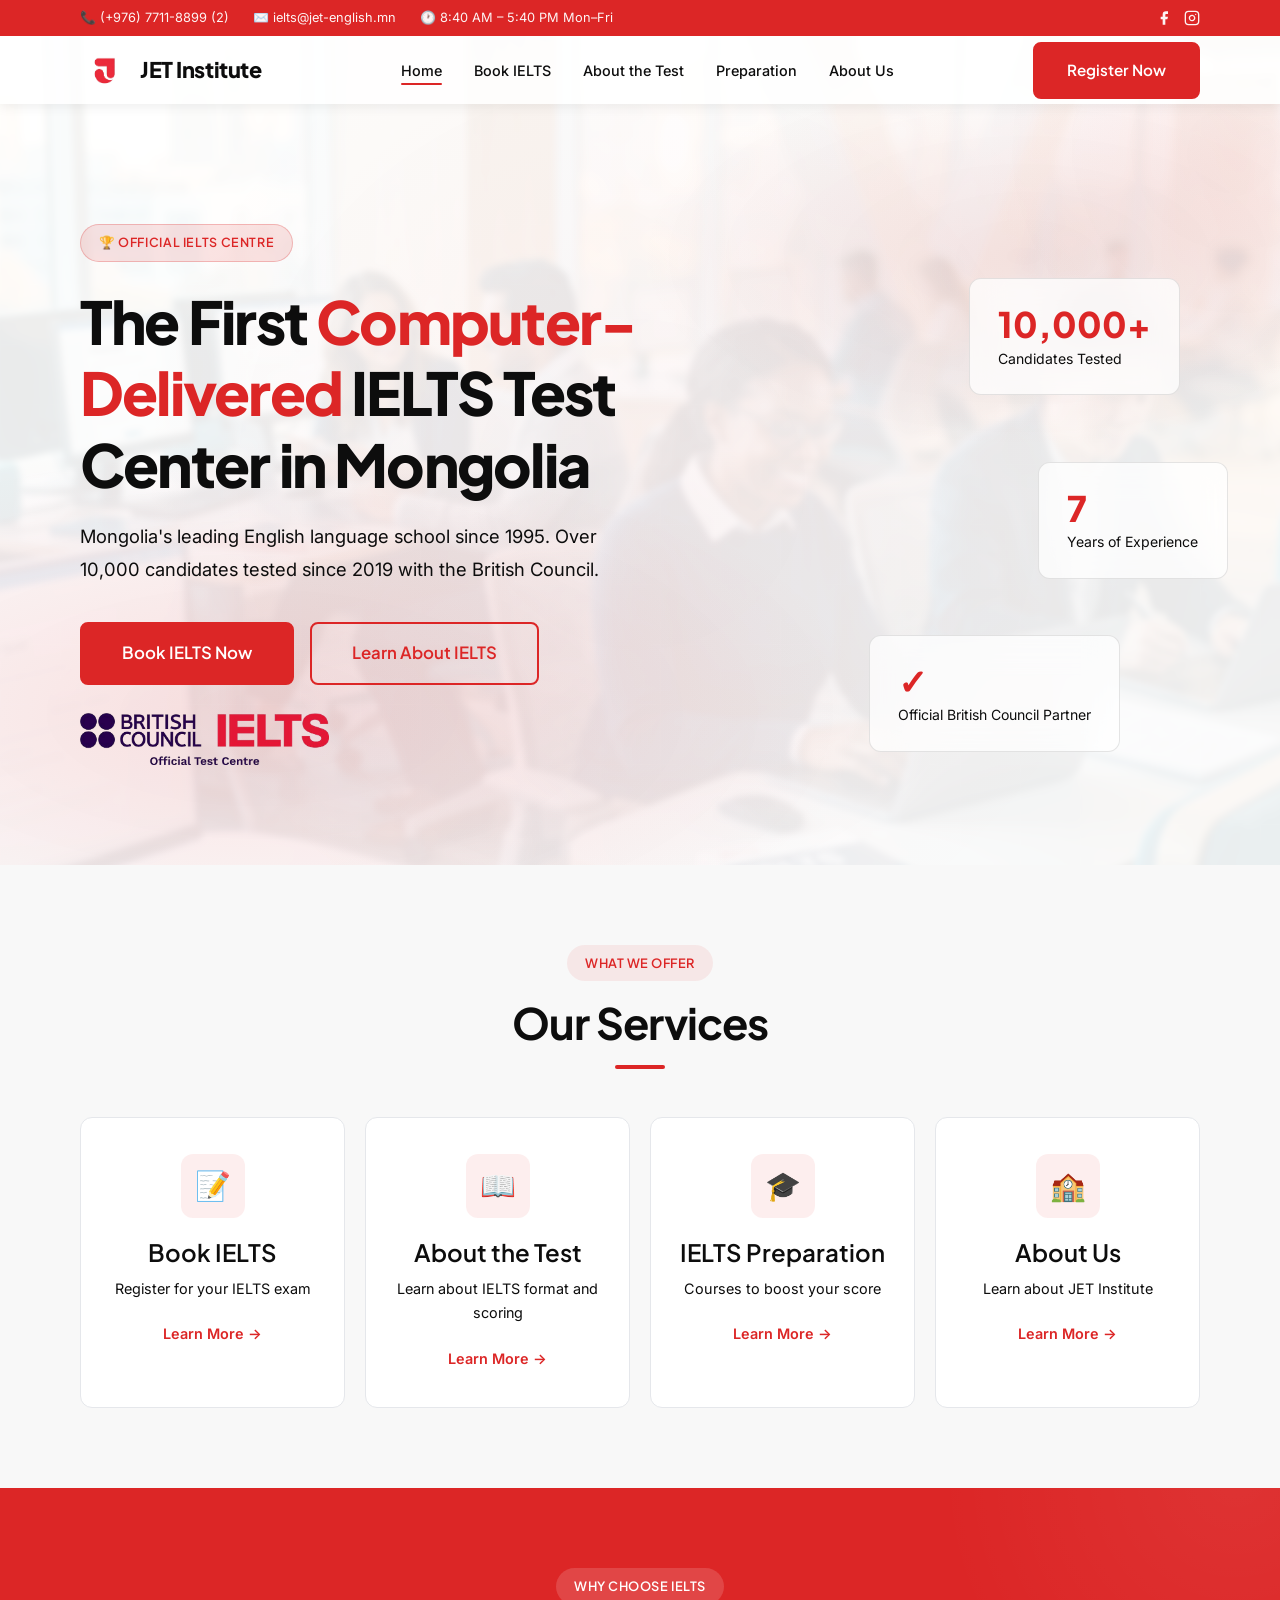
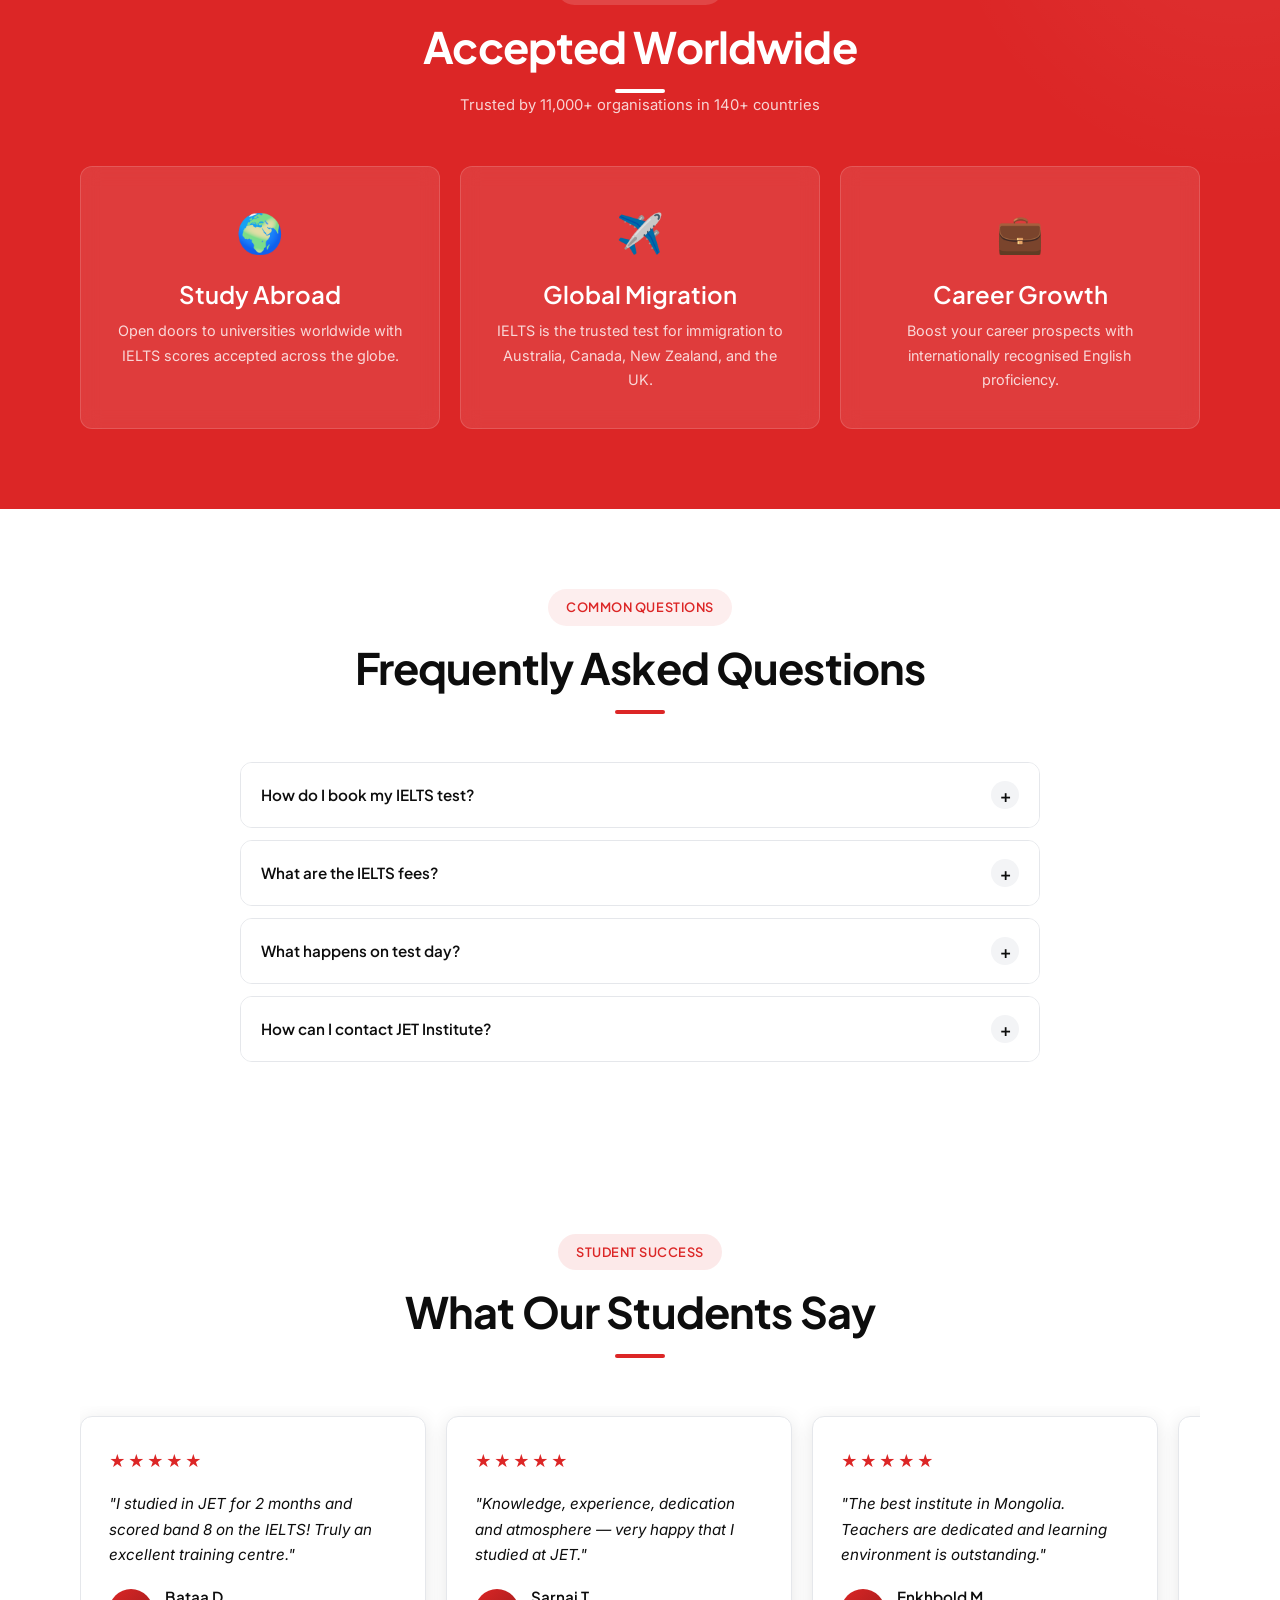
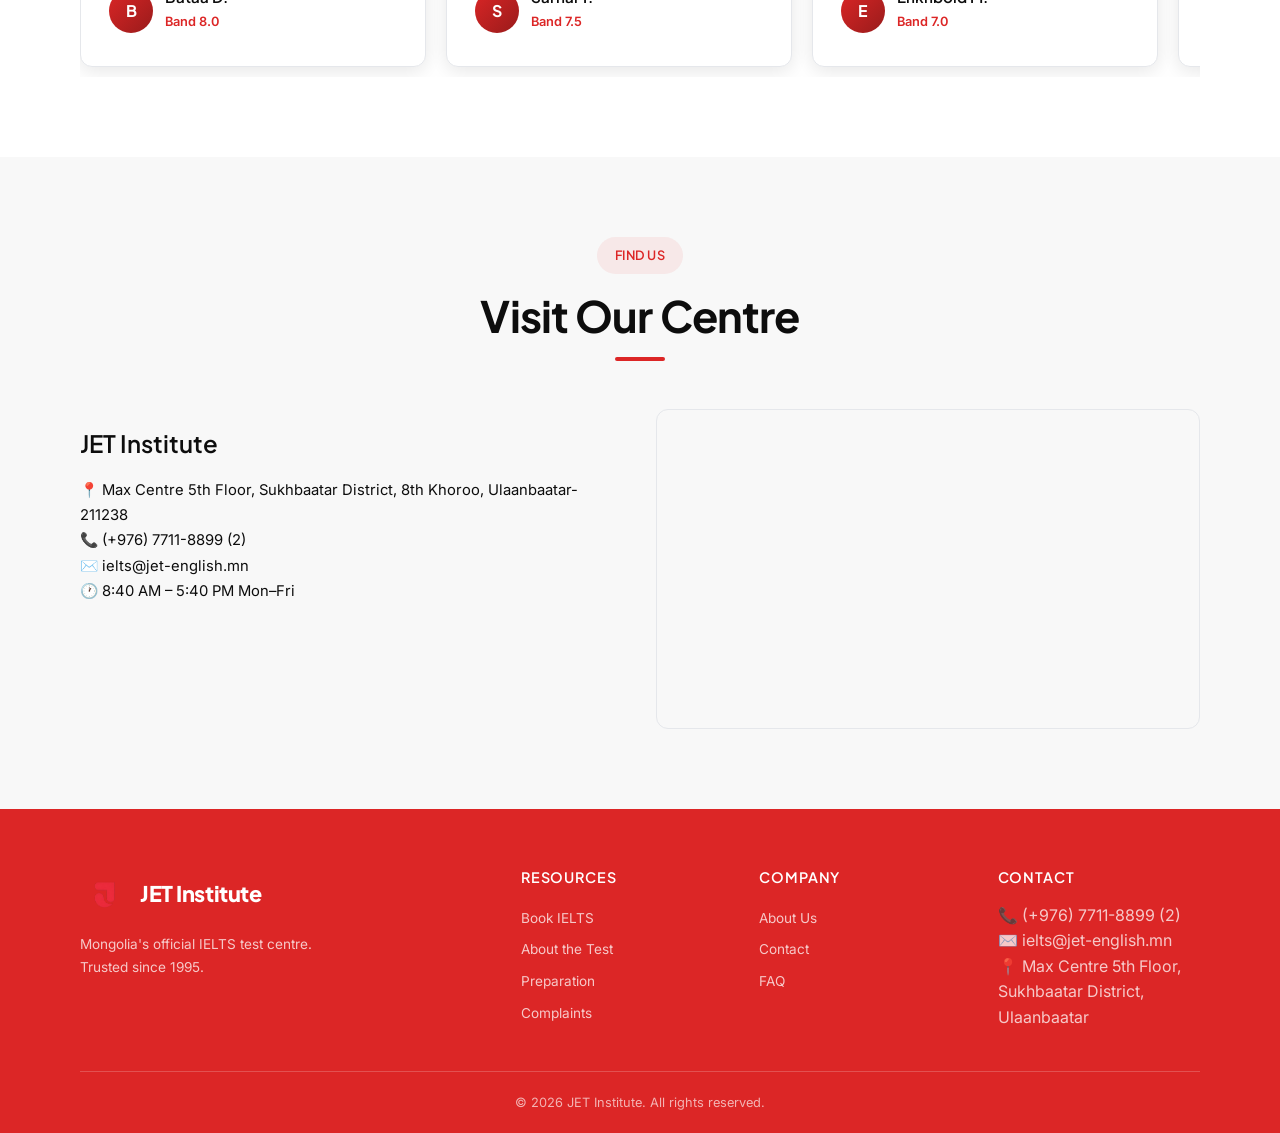
==== index.html @ 02f2fa30 "Replace BC logo with BC LOGO.png on homepage and book-ielts page Co-Authored-By: Claude Sonnet 4.6 (" ====
<!DOCTYPE html>
<html lang="en">
<head>
    <meta charset="UTF-8">
    <meta name="viewport" content="width=device-width, initial-scale=1.0">
    <title>JET Institute — Mongolia's Official IELTS Test Centre</title>
    <meta name="description" content="JET Institute is Mongolia's first computer-delivered IELTS test centre and official British Council partner. Book your IELTS test, view test dates, fees, and preparation resources.">
    <meta property="og:type" content="website">
    <meta property="og:site_name" content="JET Institute">
    <meta property="og:title" content="JET Institute — Mongolia's Official IELTS Test Centre">
    <meta property="og:description" content="JET Institute is Mongolia's first computer-delivered IELTS test centre and official British Council partner. Book your IELTS test, view test dates, fees, and preparation resources.">
    <meta property="og:url" content="https://jetinstitute.mn/">
    <meta property="og:image" content="https://jetinstitute.mn/images/Newlogo.png">
    <meta name="twitter:card" content="summary">
    <meta name="twitter:title" content="JET Institute — Mongolia's Official IELTS Test Centre">
    <meta name="twitter:description" content="JET Institute is Mongolia's first computer-delivered IELTS test centre and official British Council partner.">
    <meta name="twitter:image" content="https://jetinstitute.mn/images/Newlogo.png">
    <link rel="icon" type="image/png" sizes="32x32" href="images/Newlogo.png">
    <link rel="icon" type="image/png" sizes="16x16" href="images/Newlogo.png">
    <link rel="apple-touch-icon" sizes="180x180" href="images/Newlogo.png">
    <link rel="canonical" href="https://jetinstitute.mn/">
    <link rel="stylesheet" href="css/style.css">
</head>
<body>

    <!-- Top Contact Bar -->
    <div class="top-bar">
        <div class="container">
            <div class="top-bar-content">
                <span>📞 (+976) 7711-8899 (2)</span>
                <span>✉️ ielts@jet-english.mn</span>
                <span>🕐 8:40 AM – 5:40 PM Mon–Fri</span>
            </div>
            <div class="top-bar-social">
                <a href="https://www.facebook.com/Jettestcenter" target="_blank" rel="noopener" aria-label="Facebook">
                    <svg width="16" height="16" viewBox="0 0 24 24" fill="currentColor"><path d="M18 2h-3a5 5 0 0 0-5 5v3H7v4h3v8h4v-8h3l1-4h-4V7a1 1 0 0 1 1-1h3z"/></svg>
                </a>
                <a href="https://www.instagram.com/ieltsofficial_jet/" target="_blank" rel="noopener" aria-label="Instagram">
                    <svg width="16" height="16" viewBox="0 0 24 24" fill="none" stroke="currentColor" stroke-width="2" stroke-linecap="round" stroke-linejoin="round"><rect x="2" y="2" width="20" height="20" rx="5" ry="5"/><path d="M16 11.37A4 4 0 1 1 12.63 8 4 4 0 0 1 16 11.37z"/><line x1="17.5" y1="6.5" x2="17.51" y2="6.5"/></svg>
                </a>
            </div>
        </div>
    </div>

    <!-- Navbar -->
    <header>
        <nav class="navbar">
            <div class="container">
                <div class="nav-content">
                    <a href="index.html" class="logo">
                        <img src="images/Newlogo.png" alt="JET Institute logo" class="logo-img">
                        JET Institute
                    </a>
                    <ul class="nav-links">
                        <li><a href="index.html" class="active">Home</a></li>
                        <li><a href="book-ielts.html">Book IELTS</a></li>
                        <li><a href="about-test.html">About the Test</a></li>
                        <li><a href="preparation.html">Preparation</a></li>
                        <li><a href="about.html">About Us</a></li>
                    </ul>
                    <a href="book-ielts.html" class="btn btn-primary nav-cta">Register Now</a>
                    <button class="nav-hamburger" aria-label="Toggle navigation menu">
                        <span></span>
                        <span></span>
                        <span></span>
                    </button>
                </div>
            </div>
        </nav>

        <!-- Mobile Nav Overlay -->
        <div class="mobile-nav">
            <ul class="mobile-nav-links">
                <li><a href="index.html" class="active">Home</a></li>
                <li><a href="book-ielts.html">Book IELTS</a></li>
                <li><a href="about-test.html">About the Test</a></li>
                <li><a href="preparation.html">Preparation</a></li>
                <li><a href="about.html">About Us</a></li>
            </ul>
            <a href="book-ielts.html" class="btn btn-primary mobile-nav-cta">Register Now</a>
        </div>
    </header>

    <main>

        <!-- Hero Section -->
        <section class="hero">
            <div class="hero-grid-pattern"></div>
            <div class="container">
                <div class="hero-content">
                    <span class="hero-badge">🏆 Official IELTS Centre</span>
                    <h1>The First <span class="text-red">Computer-Delivered</span> IELTS Test Center in Mongolia</h1>
                    <p class="hero-description">Mongolia's leading English language school since 1995. Over 10,000 candidates tested since 2019 with the British Council.</p>
                    <div class="hero-buttons">
                        <a href="book-ielts.html" class="btn btn-primary btn-lg btn-mobile-full">Book IELTS Now</a>
                        <a href="about-test.html" class="btn btn-outline btn-lg btn-mobile-full">Learn About IELTS</a>
                    </div>
                    <div class="hero-bc-logo">
                        <img src="images/BC LOGO.png" alt="British Council IELTS Test Centre — Official Logo">
                    </div>
                    <!-- Mobile stats row -->
                    <div class="hero-stats-mobile">
                        <div class="hero-stat-pill">
                            <span class="hero-stat-pill-num" data-counter="10000" data-suffix="+">0</span>
                            <span class="hero-stat-pill-label">Candidates</span>
                        </div>
                        <div class="hero-stat-pill">
                            <span class="hero-stat-pill-num" data-counter="7" data-suffix="">0</span>
                            <span class="hero-stat-pill-label">Years</span>
                        </div>
                        <div class="hero-stat-pill">
                            <span class="hero-stat-pill-num">✓</span>
                            <span class="hero-stat-pill-label">British Council</span>
                        </div>
                    </div>
                </div>
                <!-- Floating stat cards (tablet/desktop) -->
                <div class="hero-float-cards">
                    <div class="hero-float-card float-card-1">
                        <span class="hero-float-stat" data-counter="10000" data-suffix="+">0</span>
                        <span class="hero-float-label">Candidates Tested</span>
                    </div>
                    <div class="hero-float-card float-card-2">
                        <span class="hero-float-stat" data-counter="7" data-suffix="">0</span>
                        <span class="hero-float-label">Years of Experience</span>
                    </div>
                    <div class="hero-float-card float-card-3">
                        <span class="hero-float-stat">✓</span>
                        <span class="hero-float-label">Official British Council Partner</span>
                    </div>
                </div>
            </div>
        </section>

        <!-- Services Section -->
        <section class="services">
            <div class="container">
                <div class="section-header reveal">
                    <span class="section-badge">What We Offer</span>
                    <h2>Our Services</h2>
                    <div class="accent-line"></div>
                </div>
                <div class="services-grid reveal">
                    <a href="book-ielts.html" class="service-card" style="transition-delay: 0.1s">
                        <div class="service-icon">📝</div>
                        <h3>Book IELTS</h3>
                        <p>Register for your IELTS exam</p>
                        <span class="service-link">Learn More →</span>
                    </a>
                    <a href="about-test.html" class="service-card" style="transition-delay: 0.2s">
                        <div class="service-icon">📖</div>
                        <h3>About the Test</h3>
                        <p>Learn about IELTS format and scoring</p>
                        <span class="service-link">Learn More →</span>
                    </a>
                    <a href="preparation.html" class="service-card" style="transition-delay: 0.3s">
                        <div class="service-icon">🎓</div>
                        <h3>IELTS Preparation</h3>
                        <p>Courses to boost your score</p>
                        <span class="service-link">Learn More →</span>
                    </a>
                    <a href="about.html" class="service-card" style="transition-delay: 0.4s">
                        <div class="service-icon">🏫</div>
                        <h3>About Us</h3>
                        <p>Learn about JET Institute</p>
                        <span class="service-link">Learn More →</span>
                    </a>
                </div>
            </div>
        </section>

        <!-- Why IELTS Section -->
        <section class="why-ielts">
            <div class="container">
                <div class="section-header reveal">
                    <span class="section-badge">Why Choose IELTS</span>
                    <h2>Accepted Worldwide</h2>
                    <div class="accent-line"></div>
                    <p>Trusted by 11,000+ organisations in 140+ countries</p>
                </div>
                <div class="why-grid reveal">
                    <div class="why-card" style="transition-delay: 0.1s">
                        <div class="why-icon">🌍</div>
                        <h3>Study Abroad</h3>
                        <p>Open doors to universities worldwide with IELTS scores accepted across the globe.</p>
                    </div>
                    <div class="why-card" style="transition-delay: 0.2s">
                        <div class="why-icon">✈️</div>
                        <h3>Global Migration</h3>
                        <p>IELTS is the trusted test for immigration to Australia, Canada, New Zealand, and the UK.</p>
                    </div>
                    <div class="why-card" style="transition-delay: 0.3s">
                        <div class="why-icon">💼</div>
                        <h3>Career Growth</h3>
                        <p>Boost your career prospects with internationally recognised English proficiency.</p>
                    </div>
                </div>
            </div>
        </section>

        <!-- FAQ Section -->
        <section class="faq">
            <div class="container">
                <div class="section-header reveal">
                    <span class="section-badge">Common Questions</span>
                    <h2>Frequently Asked Questions</h2>
                    <div class="accent-line"></div>
                </div>
                <div class="faq-list reveal">
                    <div class="faq-item">
                        <button class="faq-question">
                            How do I book my IELTS test?
                            <span class="faq-icon">+</span>
                        </button>
                        <div class="faq-answer">
                            <div class="faq-answer-inner">
                                <p>Register at ieltsregistration.britishcouncil.org, then transfer 899,000 MNT to: <strong>Jettrack/ЖЭТТРАКК ХХК</strong> — TDB Account: 499 232 558 or Khaan Bank: 503 127 2734. Send payment proof + reference number to ielts@jet-english.mn within 24 hours.</p>
                            </div>
                        </div>
                    </div>
                    <div class="faq-item">
                        <button class="faq-question">
                            What are the IELTS fees?
                            <span class="faq-icon">+</span>
                        </button>
                        <div class="faq-answer">
                            <div class="faq-answer-inner">
                                <ul>
                                    <li>Test Fee: 899,000 MNT</li>
                                    <li>Re-marking: 472,000 MNT</li>
                                    <li>Cancellation: 230,000 MNT</li>
                                    <li>Transfer: 230,000 MNT</li>
                                    <li>Extra TRF: 40,000 MNT</li>
                                </ul>
                            </div>
                        </div>
                    </div>
                    <div class="faq-item">
                        <button class="faq-question">
                            What happens on test day?
                            <span class="faq-icon">+</span>
                        </button>
                        <div class="faq-answer">
                            <div class="faq-answer-inner">
                                <p>The test has four sections: Listening (30 min), Reading (1 hour), Writing (1 hour), and Speaking (15 min). Arrive at least 30 minutes before your scheduled time.</p>
                            </div>
                        </div>
                    </div>
                    <div class="faq-item">
                        <button class="faq-question">
                            How can I contact JET Institute?
                            <span class="faq-icon">+</span>
                        </button>
                        <div class="faq-answer">
                            <div class="faq-answer-inner">
                                <p>Phone: (+976) 7711-8899 (2) (2) | Email: ielts@jet-english.mn | Hours: 8:40 AM – 5:40 PM Mon–Fri | Address: Max Centre 5th Floor, Sukhbaatar District, 8th Khoroo, Ulaanbaatar-211238</p>
                            </div>
                        </div>
                    </div>
                </div>
            </div>
        </section>

        <!-- Testimonials Section -->
        <section class="testimonials">
            <div class="container">
                <div class="section-header reveal">
                    <span class="section-badge">Student Success</span>
                    <h2>What Our Students Say</h2>
                    <div class="accent-line"></div>
                </div>
                <div class="testimonial-track reveal">
                    <div class="testimonial-card" style="transition-delay: 0.1s">
                        <div class="testimonial-stars">★★★★★</div>
                        <p class="testimonial-text">"I studied in JET for 2 months and scored band 8 on the IELTS! Truly an excellent training centre."</p>
                        <div class="testimonial-author">
                            <div class="testimonial-avatar">B</div>
                            <div class="testimonial-info">
                                <h4>Bataa D.</h4>
                                <span>Band 8.0</span>
                            </div>
                        </div>
                    </div>
                    <div class="testimonial-card" style="transition-delay: 0.2s">
                        <div class="testimonial-stars">★★★★★</div>
                        <p class="testimonial-text">"Knowledge, experience, dedication and atmosphere — very happy that I studied at JET."</p>
                        <div class="testimonial-author">
                            <div class="testimonial-avatar">S</div>
                            <div class="testimonial-info">
                                <h4>Sarnai T.</h4>
                                <span>Band 7.5</span>
                            </div>
                        </div>
                    </div>
                    <div class="testimonial-card" style="transition-delay: 0.3s">
                        <div class="testimonial-stars">★★★★★</div>
                        <p class="testimonial-text">"The best institute in Mongolia. Teachers are dedicated and learning environment is outstanding."</p>
                        <div class="testimonial-author">
                            <div class="testimonial-avatar">E</div>
                            <div class="testimonial-info">
                                <h4>Enkhbold M.</h4>
                                <span>Band 7.0</span>
                            </div>
                        </div>
                    </div>
                    <div class="testimonial-card" style="transition-delay: 0.4s">
                        <div class="testimonial-stars">★★★★★</div>
                        <p class="testimonial-text">"The practice tests and feedback from teachers were incredibly helpful."</p>
                        <div class="testimonial-author">
                            <div class="testimonial-avatar">O</div>
                            <div class="testimonial-info">
                                <h4>Oyunaa B.</h4>
                                <span>Band 7.5</span>
                            </div>
                        </div>
                    </div>
                    <div class="testimonial-card" style="transition-delay: 0.5s">
                        <div class="testimonial-stars">★★★★★</div>
                        <p class="testimonial-text">"The computer-delivered IELTS experience at JET was seamless. Facilities are world-class."</p>
                        <div class="testimonial-author">
                            <div class="testimonial-avatar">D</div>
                            <div class="testimonial-info">
                                <h4>Dorj S.</h4>
                                <span>Band 8.5</span>
                            </div>
                        </div>
                    </div>
                    <div class="testimonial-card" style="transition-delay: 0.6s">
                        <div class="testimonial-stars">★★★★☆</div>
                        <p class="testimonial-text">"The intensive course pushed me beyond my limits. Grateful for every lesson."</p>
                        <div class="testimonial-author">
                            <div class="testimonial-avatar">T</div>
                            <div class="testimonial-info">
                                <h4>Tuya G.</h4>
                                <span>Band 6.5</span>
                            </div>
                        </div>
                    </div>
                </div>
            </div>
        </section>

        <!-- Location Section -->
        <section class="location">
            <div class="container">
                <div class="section-header reveal">
                    <span class="section-badge">Find Us</span>
                    <h2>Visit Our Centre</h2>
                    <div class="accent-line"></div>
                </div>
                <div class="location-wrapper reveal">
                    <div class="location-info">
                        <h3>JET Institute</h3>
                        <p>📍 Max Centre 5th Floor, Sukhbaatar District, 8th Khoroo, Ulaanbaatar-211238</p>
                        <p>📞 (+976) 7711-8899 (2)</p>
                        <p>✉️ ielts@jet-english.mn</p>
                        <p>🕐 8:40 AM – 5:40 PM Mon–Fri</p>
                    </div>
                    <div class="map-container">
                        <iframe src="https://www.google.com/maps/embed?pb=!1m18!1m12!1m3!1d673.6!2d106.925142!3d47.9183666!2m3!1f0!2f0!3f0!3m2!1i1024!2i768!4f13.1!3m3!1m2!1s0x5d9693001af90d91%3A0xc7d1c8880bf1b4db!2sJET+Test+Center!5e0!3m2!1sen!2smn!4v1699000000000!5m2!1sen!2smn" allowfullscreen="" loading="lazy" referrerpolicy="no-referrer-when-downgrade" title="JET Institute location — Max Centre 5th Floor, Sukhbaatar District, Ulaanbaatar"></iframe>
                    </div>
                </div>
            </div>
        </section>

    </main>

    <!-- Footer -->
    <footer class="footer">
        <div class="container">
            <div class="footer-grid">
                <div class="footer-brand">
                    <a href="index.html" class="logo">
                        <img src="images/Newlogo.png" alt="JET Institute logo" class="logo-img">
                        JET Institute
                    </a>
                    <p>Mongolia's official IELTS test centre. Trusted since 1995.</p>
                </div>
                <div class="footer-column">
                    <h4>Resources</h4>
                    <ul>
                        <li><a href="book-ielts.html">Book IELTS</a></li>
                        <li><a href="about-test.html">About the Test</a></li>
                        <li><a href="preparation.html">Preparation</a></li>
                        <li><a href="https://ielts.org/legal/complaints-procedure" target="_blank" rel="noopener">Complaints</a></li>
                    </ul>
                </div>
                <div class="footer-column">
                    <h4>Company</h4>
                    <ul>
                        <li><a href="about.html">About Us</a></li>
                        <li><a href="about.html#contact">Contact</a></li>
                        <li><a href="#faq">FAQ</a></li>
                    </ul>
                </div>
                <div class="footer-column">
                    <h4>Contact</h4>
                    <ul>
                        <li>📞 (+976) 7711-8899 (2)</li>
                        <li>✉️ ielts@jet-english.mn</li>
                        <li>📍 Max Centre 5th Floor, Sukhbaatar District, Ulaanbaatar</li>
                    </ul>
                </div>
            </div>
            <div class="footer-bottom">
                <p>&copy; 2026 JET Institute. All rights reserved.</p>
            </div>
        </div>
    </footer>

    <!-- Back to Top -->
    <button class="back-to-top" aria-label="Back to top">↑</button>

    <script src="js/main.js"></script>
    <script>
    (function(){if(!window.chatbase||window.chatbase("getState")!=="initialized"){window.chatbase=(...arguments)=>{if(!window.chatbase.q){window.chatbase.q=[]}window.chatbase.q.push(arguments)};window.chatbase=new Proxy(window.chatbase,{get(target,prop){if(prop==="q"){return target.q}return(...args)=>target(prop,...args)}})}const onLoad=function(){const script=document.createElement("script");script.src="https://www.chatbase.co/embed.min.js";script.id="ytJWlCoYUFz3FrdeQ30_n";script.domain="www.chatbase.co";document.body.appendChild(script)};if(document.readyState==="complete"){onLoad()}else{window.addEventListener("load",onLoad)}})();
    </script>
</body>
</html>
---- css/style.css ----
/* ============================================
   JET Institute — Mongolia's Official IELTS Centre
   Modern Black + Red + White Design System
   ============================================ */

@import url('https://fonts.googleapis.com/css2?family=Plus+Jakarta+Sans:wght@400;500;600;700;800&family=Inter:wght@300;400;500;600;700&display=swap');

/* --- CSS Custom Properties --- */
:root {
  --black: #0D0D0D;
  --black-light: #1A1A1A;
  --black-card: #141414;
  --red: #DC2626;
  --red-hover: #EF4444;
  --red-dark: #991B1B;
  --red-glow: rgba(220, 38, 38, 0.35);
  --red-glow-light: rgba(220, 38, 38, 0.15);
  --white: #FFFFFF;
  --white-off: #F8F8F8;
  --gray-100: #F3F4F6;
  --gray-200: #E5E7EB;
  --gray-300: #D1D5DB;
  --gray-400: #9CA3AF;
  --gray-500: #6B7280;
  --gray-600: #4B5563;
  --gray-700: #374151;
  --font-heading: 'Plus Jakarta Sans', sans-serif;
  --font-body: 'Inter', sans-serif;
  --shadow-sm: 0 1px 3px rgba(0,0,0,0.08);
  --shadow-md: 0 4px 20px rgba(0,0,0,0.1);
  --shadow-lg: 0 10px 40px rgba(0,0,0,0.12);
  --shadow-red: 0 4px 25px rgba(220, 38, 38, 0.2);
  --shadow-red-lg: 0 8px 40px rgba(220, 38, 38, 0.3);
  --radius-sm: 8px;
  --radius-md: 12px;
  --radius-lg: 20px;
  --radius-xl: 28px;
  --transition: 0.3s cubic-bezier(0.4, 0, 0.2, 1);
  --transition-slow: 0.5s cubic-bezier(0.4, 0, 0.2, 1);
}

/* --- Reset & Base --- */
*,
*::before,
*::after {
  margin: 0;
  padding: 0;
  box-sizing: border-box;
}

html {
  scroll-behavior: smooth;
  -webkit-text-size-adjust: 100%;
  overflow-x: hidden;
}

body {
  font-family: var(--font-body);
  font-weight: 400;
  color: var(--black);
  background: transparent;
  line-height: 1.6;
  overflow-x: hidden;
  -webkit-font-smoothing: antialiased;
  -moz-osx-font-smoothing: grayscale;
  position: relative;
}

body::before {
  content: '';
  position: fixed;
  inset: 0;
  background: url('../images/TestMain.png') center / cover no-repeat;
  filter: blur(3px);
  transform: scale(1.05);
  z-index: -2;
}

body::after {
  content: '';
  position: fixed;
  inset: 0;
  background: rgba(255, 255, 255, 0.62);
  z-index: -1;
}

img {
  max-width: 100%;
  height: auto;
  display: block;
}

a {
  text-decoration: none;
  color: inherit;
  transition: color var(--transition);
}

ul, ol {
  list-style: none;
}

button {
  cursor: pointer;
  border: none;
  background: none;
  font-family: inherit;
}

h1, h2, h3, h4, h5, h6 {
  font-family: var(--font-heading);
  font-weight: 700;
  line-height: 1.2;
}

/* --- Fluid Typography --- */
h1 {
  font-size: clamp(1.8rem, 4vw + 0.5rem, 3.8rem);
  font-weight: 800;
  letter-spacing: -0.03em;
}

h2 {
  font-size: clamp(1.5rem, 3vw + 0.3rem, 2.8rem);
  font-weight: 700;
  letter-spacing: -0.02em;
}

h3 {
  font-size: clamp(1.15rem, 2vw + 0.2rem, 1.5rem);
  font-weight: 600;
}

h4 {
  font-size: clamp(1rem, 1.5vw + 0.2rem, 1.25rem);
  font-weight: 600;
}

p {
  font-size: clamp(0.925rem, 1vw + 0.1rem, 1.05rem);
  line-height: 1.7;
  color: var(--black);
}

/* --- Container --- */
.container {
  width: 100%;
  max-width: 1200px;
  margin: 0 auto;
  padding: 0 20px;
}

/* --- Section Spacing --- */
.section {
  padding: 60px 0;
}

.section-header {
  text-align: center;
  margin-bottom: 48px;
}

.section-header h2 {
  margin-bottom: 16px;
  color: var(--black);
}

.section-header p {
  max-width: 600px;
  margin: 0 auto;
}

.section-badge {
  display: inline-flex;
  align-items: center;
  gap: 8px;
  background: rgba(220, 38, 38, 0.08);
  color: var(--red);
  font-family: var(--font-heading);
  font-size: 0.8rem;
  font-weight: 600;
  padding: 8px 18px;
  border-radius: 50px;
  margin-bottom: 16px;
  letter-spacing: 0.04em;
  text-transform: uppercase;
}

.accent-line {
  width: 50px;
  height: 4px;
  background: var(--red);
  border-radius: 2px;
  margin: 16px auto 0;
}

/* ============================================
   TOP CONTACT BAR
   ============================================ */
.top-bar {
  background: var(--red);
  color: var(--white);
  font-size: 0.8rem;
  padding: 8px 0;
  position: relative;
  z-index: 1001;
}

.top-bar .container {
  display: flex;
  justify-content: space-between;
  align-items: center;
  gap: 24px;
  flex-wrap: wrap;
}

.top-bar-social {
  display: flex;
  align-items: center;
  gap: 12px;
}

.top-bar-social a {
  color: var(--white);
  opacity: 0.95;
  display: inline-flex;
  align-items: center;
  transition: opacity var(--transition);
}

.top-bar-social a:hover {
  opacity: 1;
}

.top-bar-content {
  display: flex;
  align-items: center;
  gap: 24px;
  flex-wrap: wrap;
  justify-content: center;
  font-size: 0.8rem;
  color: var(--white);
}

.top-bar-content span {
  display: inline-flex;
  align-items: center;
  gap: 4px;
  opacity: 0.95;
}

.top-bar a {
  color: var(--white);
  display: inline-flex;
  align-items: center;
  gap: 6px;
  font-weight: 500;
  opacity: 0.95;
  transition: opacity var(--transition);
}

.top-bar a:hover {
  opacity: 1;
}

.top-bar-divider {
  width: 1px;
  height: 14px;
  background: rgba(255,255,255,0.35);
}

/* ============================================
   NAVBAR
   ============================================ */
.navbar {
  position: sticky;
  top: 0;
  z-index: 1000;
  background: rgba(255, 255, 255, 0.95);
  padding: 0;
  transition: background var(--transition), box-shadow var(--transition);
  box-shadow: 0 2px 12px rgba(0,0,0,0.08);
}

.navbar.scrolled {
  background: rgba(255, 255, 255, 0.98);
  backdrop-filter: blur(20px);
  -webkit-backdrop-filter: blur(20px);
  box-shadow: 0 2px 30px rgba(0,0,0,0.12);
}

.navbar .container {
  display: flex;
  align-items: center;
  justify-content: space-between;
  height: 68px;
}

.nav-content {
  display: flex;
  align-items: center;
  justify-content: space-between;
  width: 100%;
  gap: 20px;
}

.nav-logo,
.logo {
  display: flex;
  align-items: center;
  gap: 10px;
  font-family: var(--font-heading);
  font-weight: 800;
  font-size: 1.35rem;
  color: var(--black);
  letter-spacing: -0.02em;
  flex-shrink: 0;
}

.logo-img {
  width: 50px;
  height: 50px;
  object-fit: contain;
  border-radius: 6px;
}

.nav-links {
  display: none;
  align-items: center;
  gap: 32px;
  list-style: none;
  margin: 0;
  padding: 0;
}

.nav-links a {
  color: var(--black);
  font-size: 0.9rem;
  font-weight: 500;
  position: relative;
  padding: 4px 0;
  transition: color var(--transition);
}

.nav-links a:hover,
.nav-links a.active {
  color: var(--black);
}

.nav-links a.active::after {
  content: '';
  position: absolute;
  bottom: -2px;
  left: 0;
  width: 100%;
  height: 2px;
  background: var(--red);
  border-radius: 1px;
}

.nav-cta {
  display: none;
}

.btn-nav {
  background: var(--red);
  color: var(--white);
  padding: 10px 22px;
  border-radius: var(--radius-sm);
  font-family: var(--font-heading);
  font-weight: 600;
  font-size: 0.85rem;
  transition: background var(--transition), box-shadow var(--transition), transform var(--transition);
}

.btn-nav:hover {
  background: var(--red-hover);
  box-shadow: var(--shadow-red);
  transform: translateY(-1px);
}

/* Hamburger */
.nav-hamburger {
  display: flex;
  flex-direction: column;
  gap: 5px;
  padding: 8px;
  cursor: pointer;
  z-index: 1002;
}

.nav-hamburger span {
  display: block;
  width: 24px;
  height: 2.5px;
  background: var(--black);
  border-radius: 2px;
  transition: var(--transition);
}

.nav-hamburger.open span:nth-child(1) {
  transform: rotate(45deg) translate(5px, 5px);
  background: var(--red);
}
.nav-hamburger.open span:nth-child(2) {
  opacity: 0;
}
.nav-hamburger.open span:nth-child(3) {
  transform: rotate(-45deg) translate(5px, -5px);
  background: var(--red);
}

/* Mobile Nav Overlay */
.mobile-nav {
  position: fixed;
  inset: 0;
  background: rgba(255, 255, 255, 0.98);
  backdrop-filter: blur(30px);
  -webkit-backdrop-filter: blur(30px);
  z-index: 999;
  display: flex;
  flex-direction: column;
  align-items: center;
  justify-content: center;
  gap: 12px;
  opacity: 0;
  visibility: hidden;
  transition: opacity var(--transition-slow), visibility var(--transition-slow);
}

.mobile-nav.open {
  opacity: 1;
  visibility: visible;
}

.mobile-nav-links {
  display: flex;
  flex-direction: column;
  align-items: center;
  gap: 4px;
}

.mobile-nav a {
  color: var(--black);
  font-family: var(--font-heading);
  font-size: 1.6rem;
  font-weight: 700;
  padding: 14px 24px;
  border-radius: var(--radius-sm);
  transition: color var(--transition), background var(--transition);
}

.mobile-nav a:hover,
.mobile-nav a.active {
  color: var(--red);
  background: rgba(220, 38, 38, 0.08);
}

.mobile-nav .mobile-nav-cta {
  margin-top: 24px;
  background: var(--red);
  color: var(--white);
  padding: 16px 40px;
  border-radius: var(--radius-sm);
  font-family: var(--font-heading);
  font-weight: 700;
  font-size: 1.1rem;
  transition: background var(--transition), box-shadow var(--transition);
}

.mobile-nav .mobile-nav-cta:hover {
  background: var(--red-hover);
  box-shadow: var(--shadow-red-lg);
}

/* ============================================
   BUTTONS
   ============================================ */
.btn {
  display: inline-flex;
  align-items: center;
  justify-content: center;
  gap: 8px;
  font-family: var(--font-heading);
  font-weight: 600;
  font-size: 0.95rem;
  padding: 14px 32px;
  border-radius: var(--radius-sm);
  min-height: 48px;
  transition: all var(--transition);
  cursor: pointer;
  border: 2px solid transparent;
}

.btn-primary {
  background: var(--red);
  color: var(--white);
  border-color: var(--red);
}

.btn-primary:hover {
  background: var(--red-hover);
  border-color: var(--red-hover);
  box-shadow: var(--shadow-red-lg);
  transform: translateY(-2px);
}

.btn-outline {
  background: transparent;
  color: var(--white);
  border-color: var(--white);
}

.btn-outline:hover {
  background: var(--white);
  color: var(--black);
  transform: translateY(-2px);
}

.btn-outline-dark {
  background: transparent;
  color: var(--black);
  border-color: var(--black);
}

.btn-outline-dark:hover {
  background: var(--black);
  color: var(--white);
  transform: translateY(-2px);
}

.btn-outline-red {
  background: transparent;
  color: var(--red);
  border-color: var(--red);
}

.btn-outline-red:hover {
  background: var(--red);
  color: var(--white);
  transform: translateY(-2px);
  box-shadow: var(--shadow-red);
}

.btn-lg {
  padding: 16px 40px;
  font-size: 1.05rem;
  min-height: 54px;
}

/* Mobile buttons full width */
@media (max-width: 767px) {
  .btn-mobile-full {
    width: 100%;
  }

  .top-bar-content {
    gap: 12px;
    font-size: 0.72rem;
  }

  .hero-buttons {
    flex-direction: column;
  }

  .cta-buttons {
    flex-direction: column;
    align-items: center;
  }

  .cta-buttons .btn {
    width: 100%;
    max-width: 320px;
  }
}

/* ============================================
   HERO SECTION
   ============================================ */
.hero {
  position: relative;
  background: rgba(255, 255, 255, 0.78);
  overflow: hidden;
  padding: 80px 0 60px;
  min-height: 70vh;
  display: flex;
  align-items: center;
}

.hero::before {
  content: '';
  position: absolute;
  inset: 0;
  background:
    radial-gradient(ellipse 80% 60% at 20% 80%, rgba(220, 38, 38, 0.15) 0%, transparent 60%),
    radial-gradient(ellipse 60% 50% at 80% 20%, rgba(153, 27, 27, 0.12) 0%, transparent 50%),
    radial-gradient(circle at 50% 50%, rgba(220, 38, 38, 0.04) 0%, transparent 70%);
  pointer-events: none;
}

.hero::after {
  content: '';
  position: absolute;
  top: -200px;
  right: -200px;
  width: 500px;
  height: 500px;
  background: radial-gradient(circle, rgba(220, 38, 38, 0.08) 0%, transparent 70%);
  border-radius: 50%;
  pointer-events: none;
}

.hero-grid-pattern {
  position: absolute;
  inset: 0;
  background-image:
    linear-gradient(rgba(255,255,255,0.02) 1px, transparent 1px),
    linear-gradient(90deg, rgba(255,255,255,0.02) 1px, transparent 1px);
  background-size: 60px 60px;
  pointer-events: none;
}

.hero .container {
  position: relative;
  z-index: 2;
}

.hero-content {
  max-width: 720px;
}

.hero-badge {
  display: inline-flex;
  align-items: center;
  gap: 8px;
  background: rgba(220, 38, 38, 0.12);
  border: 1px solid rgba(220, 38, 38, 0.25);
  color: var(--red);
  font-family: var(--font-heading);
  font-size: 0.78rem;
  font-weight: 600;
  padding: 8px 18px;
  border-radius: 50px;
  margin-bottom: 24px;
  letter-spacing: 0.05em;
  text-transform: uppercase;
}

.hero h1 {
  color: var(--black);
  margin-bottom: 20px;
}

.hero h1 .text-red {
  color: var(--red);
}

.hero-description {
  color: var(--black);
  font-size: clamp(1rem, 1.2vw + 0.2rem, 1.15rem);
  margin-bottom: 36px;
  max-width: 560px;
  line-height: 1.8;
}

.hero-buttons {
  display: flex;
  gap: 16px;
  flex-wrap: wrap;
}

.hero .btn-primary {
  background: var(--red);
  border-color: var(--red);
  color: var(--white);
}

.hero .btn-primary:hover {
  background: #b91c1c;
  border-color: #b91c1c;
  box-shadow: 0 8px 30px rgba(220,38,38,0.3);
}

.hero .btn-outline {
  color: var(--red);
  border-color: var(--red);
}

.hero .btn-outline:hover {
  background: var(--red);
  color: var(--white);
}

/* Float cards wrapper — not visible on mobile, positioned on tablet+ */
.hero-float-cards {
  display: none;
}

.hero-float-card {
  position: absolute;
  background: rgba(255,255,255,0.75);
  backdrop-filter: blur(16px);
  -webkit-backdrop-filter: blur(16px);
  border: 1px solid rgba(0,0,0,0.1);
  border-radius: var(--radius-md);
  padding: 20px 24px;
  min-width: 190px;
  z-index: 3;
}

.hero-float-card .hero-float-stat {
  font-family: var(--font-heading);
  font-weight: 800;
  font-size: 1.8rem;
  color: var(--red);
  display: block;
  margin-bottom: 2px;
  line-height: 1.2;
}

.hero-float-card .hero-float-label {
  color: var(--black);
  font-size: 0.8rem;
  display: block;
  white-space: nowrap;
}

.float-card-1 {
  animation: float 6s ease-in-out infinite;
}

.float-card-2 {
  animation: float 7s ease-in-out infinite;
  animation-delay: -2.5s;
}

.float-card-3 {
  animation: float 8s ease-in-out infinite;
  animation-delay: -4s;
}

/* Hero mobile stat pills */
.hero-stats-mobile {
  display: flex;
  gap: 10px;
  margin-top: 32px;
  flex-wrap: wrap;
}

.hero-stat-pill {
  background: rgba(255,255,255,0.75);
  border: 1px solid rgba(0,0,0,0.1);
  border-radius: 50px;
  padding: 12px 20px;
  display: flex;
  align-items: center;
  gap: 8px;
  backdrop-filter: blur(12px);
  -webkit-backdrop-filter: blur(12px);
}

.hero-stat-pill-num {
  font-family: var(--font-heading);
  font-weight: 800;
  font-size: 1.1rem;
  color: var(--red);
}

.hero-stat-pill-label {
  color: var(--black);
  font-size: 0.75rem;
}

/* ============================================
   STATS SECTION
   ============================================ */
.stats {
  background: var(--red);
  padding: 50px 0;
  position: relative;
}

.stats::before {
  content: '';
  position: absolute;
  top: 0;
  left: 0;
  right: 0;
  height: 1px;
  background: linear-gradient(90deg, transparent, rgba(220, 38, 38, 0.4), transparent);
}

.stats::after {
  content: '';
  position: absolute;
  bottom: 0;
  left: 0;
  right: 0;
  height: 1px;
  background: linear-gradient(90deg, transparent, rgba(220, 38, 38, 0.4), transparent);
}

.stats-grid {
  display: grid;
  grid-template-columns: 1fr;
  gap: 32px;
  text-align: center;
}

.stat-item {
  padding: 20px;
}

.stat-number {
  font-family: var(--font-heading);
  font-size: clamp(2.2rem, 4vw, 3.5rem);
  font-weight: 800;
  color: var(--red);
  line-height: 1;
  margin-bottom: 8px;
}

.stat-checkmark {
  font-size: clamp(2.5rem, 4vw, 4rem);
}

.stat-label {
  font-size: 0.9rem;
  color: var(--white);
  font-weight: 500;
  text-transform: uppercase;
  letter-spacing: 0.08em;
}

/* ============================================
   SERVICES CARDS
   ============================================ */
.services {
  background: var(--white-off);
  padding: 80px 0;
}

.services-grid {
  display: grid;
  grid-template-columns: 1fr;
  gap: 20px;
}

.service-card {
  background: var(--white);
  border-radius: var(--radius-md);
  padding: 36px 28px;
  text-align: center;
  border: 1px solid var(--gray-200);
  transition: all var(--transition);
  position: relative;
  overflow: hidden;
}

.service-card::before {
  content: '';
  position: absolute;
  top: 0;
  left: 0;
  right: 0;
  height: 3px;
  background: var(--red);
  transform: scaleX(0);
  transition: transform var(--transition);
}

.service-card:hover {
  transform: translateY(-6px);
  box-shadow: var(--shadow-red);
  border-color: rgba(220, 38, 38, 0.2);
}

.service-card:hover::before {
  transform: scaleX(1);
}

.service-icon {
  width: 64px;
  height: 64px;
  background: rgba(220, 38, 38, 0.08);
  border-radius: var(--radius-md);
  display: flex;
  align-items: center;
  justify-content: center;
  font-size: 1.8rem;
  margin: 0 auto 20px;
}

.service-card h3 {
  margin-bottom: 10px;
  color: var(--black);
}

.service-card p {
  font-size: 0.9rem;
  margin-bottom: 20px;
}

.service-link {
  color: var(--red);
  font-weight: 600;
  font-size: 0.9rem;
  display: inline-flex;
  align-items: center;
  gap: 6px;
  transition: gap var(--transition);
}

.service-link:hover {
  gap: 10px;
}

/* ============================================
   WHY IELTS SECTION
   ============================================ */
.why-ielts {
  background: var(--red);
  padding: 80px 0;
  position: relative;
  overflow: hidden;
}

.why-ielts::before {
  content: '';
  position: absolute;
  top: -50%;
  right: -20%;
  width: 600px;
  height: 600px;
  background: radial-gradient(circle, rgba(255,255,255,0.06) 0%, transparent 70%);
  border-radius: 50%;
  pointer-events: none;
}

.why-ielts .section-header h2 {
  color: var(--white);
}

.why-ielts .section-header p {
  color: rgba(255,255,255,0.8);
}

.why-ielts .section-badge {
  background: rgba(255,255,255,0.15);
  color: var(--white);
}

.why-ielts .accent-line {
  background: var(--white);
}

.why-grid {
  display: grid;
  grid-template-columns: 1fr;
  gap: 20px;
}

.why-card {
  background: rgba(255,255,255,0.1);
  backdrop-filter: blur(10px);
  -webkit-backdrop-filter: blur(10px);
  border: 1px solid rgba(255,255,255,0.15);
  border-radius: var(--radius-md);
  padding: 36px 28px;
  text-align: center;
  transition: all var(--transition);
}

.why-card:hover {
  background: rgba(255,255,255,0.18);
  transform: translateY(-4px);
}

.why-card-icon,
.why-icon {
  font-size: 2.4rem;
  margin-bottom: 16px;
}

.why-card h3 {
  color: var(--white);
  margin-bottom: 10px;
}

.why-card p {
  color: rgba(255,255,255,0.8);
  font-size: 0.9rem;
}

/* ============================================
   FAQ ACCORDION
   ============================================ */
.faq {
  padding: 80px 0;
  background: var(--white);
}

.faq-list {
  max-width: 800px;
  margin: 0 auto;
}

.faq-item {
  border: 1px solid var(--gray-200);
  border-radius: var(--radius-md);
  margin-bottom: 12px;
  overflow: hidden;
  transition: border-color var(--transition), box-shadow var(--transition);
}

.faq-item.open {
  border-color: rgba(220, 38, 38, 0.3);
  box-shadow: 0 2px 16px rgba(220, 38, 38, 0.08);
}

.faq-question {
  display: flex;
  align-items: center;
  justify-content: space-between;
  width: 100%;
  padding: 18px 20px;
  min-height: 56px;
  background: var(--white);
  font-family: var(--font-heading);
  font-size: 0.95rem;
  font-weight: 600;
  color: var(--black);
  text-align: left;
  cursor: pointer;
  transition: color var(--transition), background var(--transition);
  gap: 16px;
}

.faq-item.open .faq-question {
  color: var(--red);
  background: rgba(220, 38, 38, 0.03);
}

.faq-icon {
  flex-shrink: 0;
  width: 28px;
  height: 28px;
  border-radius: 50%;
  background: var(--gray-100);
  display: flex;
  align-items: center;
  justify-content: center;
  font-size: 1.1rem;
  transition: transform var(--transition), background var(--transition), color var(--transition);
  color: var(--black);
}

.faq-item.open .faq-icon {
  transform: rotate(45deg);
  background: var(--red);
  color: var(--white);
}

.faq-answer {
  max-height: 0;
  overflow: hidden;
  transition: max-height 0.4s ease, padding 0.3s ease;
}

.faq-answer-inner {
  padding: 0 20px 20px;
  font-size: 0.9rem;
  color: var(--black);
  line-height: 1.8;
}

.faq-answer-inner strong {
  color: var(--black);
}

.faq-answer-inner ul {
  margin: 8px 0;
  padding-left: 0;
}

.faq-answer-inner ul li {
  padding: 4px 0;
  padding-left: 16px;
  position: relative;
}

.faq-answer-inner ul li::before {
  content: '';
  position: absolute;
  left: 0;
  top: 12px;
  width: 6px;
  height: 6px;
  background: var(--red);
  border-radius: 50%;
}

/* ============================================
   TESTIMONIALS
   ============================================ */
.testimonials {
  padding: 80px 0;
  background: rgba(255, 255, 255, 0.92);
  overflow: hidden;
}

.testimonials .section-header h2 {
  color: var(--black);
}

.testimonials .section-header p {
  color: var(--black);
}

.testimonials .section-badge {
  background: rgba(220, 38, 38, 0.1);
}

.testimonials .accent-line {
  background: var(--red);
}

.testimonial-track {
  display: flex;
  gap: 20px;
  overflow-x: auto;
  scroll-snap-type: x mandatory;
  -webkit-overflow-scrolling: touch;
  scrollbar-width: none;
  padding: 10px 20px;
}

.testimonial-track::-webkit-scrollbar {
  display: none;
}

.testimonial-card {
  flex: 0 0 calc(100% - 40px);
  scroll-snap-align: start;
  background: var(--white);
  border: 1px solid var(--gray-200);
  border-radius: var(--radius-md);
  padding: 32px 28px;
  transition: border-color var(--transition);
  box-shadow: var(--shadow-md);
}

.testimonial-card:hover {
  border-color: rgba(220, 38, 38, 0.3);
}

.testimonial-stars {
  color: var(--red);
  font-size: 1rem;
  margin-bottom: 16px;
  letter-spacing: 2px;
}

.testimonial-text {
  color: var(--black);
  font-size: 0.95rem;
  line-height: 1.7;
  margin-bottom: 20px;
  font-style: italic;
}

.testimonial-author {
  display: flex;
  align-items: center;
  gap: 12px;
}

.testimonial-avatar {
  width: 44px;
  height: 44px;
  border-radius: 50%;
  background: linear-gradient(135deg, var(--red), var(--red-dark));
  display: flex;
  align-items: center;
  justify-content: center;
  color: var(--white);
  font-family: var(--font-heading);
  font-weight: 700;
  font-size: 1rem;
}

.testimonial-info h4 {
  color: var(--black);
  font-size: 0.95rem;
  margin-bottom: 2px;
}

.testimonial-info span {
  color: var(--red);
  font-size: 0.8rem;
  font-weight: 600;
}

/* ============================================
   MAP / LOCATION
   ============================================ */
.location {
  padding: 80px 0;
  background: var(--white-off);
}

.location-wrapper {
  display: grid;
  grid-template-columns: 1fr;
  gap: 32px;
}

.location-info {
  padding: 20px 0;
}

.location-info h3 {
  margin-bottom: 20px;
  color: var(--black);
}

.location-detail {
  display: flex;
  align-items: flex-start;
  gap: 14px;
  margin-bottom: 20px;
}

.location-detail-icon {
  flex-shrink: 0;
  width: 42px;
  height: 42px;
  background: rgba(220, 38, 38, 0.08);
  border-radius: var(--radius-sm);
  display: flex;
  align-items: center;
  justify-content: center;
  font-size: 1.1rem;
}

.location-detail h4 {
  font-size: 0.9rem;
  margin-bottom: 4px;
  color: var(--black);
}

.location-detail p {
  font-size: 0.85rem;
  color: var(--black);
}

.map-container {
  border-radius: var(--radius-md);
  overflow: hidden;
  border: 1px solid var(--gray-200);
  height: 300px;
}

.map-container iframe {
  width: 100%;
  height: 100%;
  border: 0;
}

/* ============================================
   FOOTER
   ============================================ */
.footer {
  background: var(--red);
  padding: 60px 0 0;
  color: rgba(255, 255, 255, 0.75);
}

.footer-grid {
  display: grid;
  grid-template-columns: 1fr;
  gap: 36px;
  text-align: center;
  padding-bottom: 40px;
}

.footer-brand .nav-logo,
.footer-brand .logo {
  justify-content: center;
  margin-bottom: 14px;
  color: var(--white);
}

.footer-brand p {
  font-size: 0.85rem;
  color: rgba(255, 255, 255, 0.75);
  max-width: 280px;
  margin: 0 auto;
}

.footer-col h4,
.footer-column h4 {
  color: var(--white);
  font-size: 0.9rem;
  margin-bottom: 16px;
  text-transform: uppercase;
  letter-spacing: 0.06em;
}

.footer-col a,
.footer-column a {
  display: block;
  color: rgba(255, 255, 255, 0.75);
  font-size: 0.85rem;
  padding: 5px 0;
  transition: color var(--transition);
}

.footer-col a:hover,
.footer-column a:hover {
  color: var(--white);
}

.footer-bottom {
  border-top: 1px solid rgba(255,255,255,0.2);
  padding: 20px 0;
  text-align: center;
}

.footer-bottom p {
  font-size: 0.8rem;
  color: rgba(255, 255, 255, 0.65);
}

/* ============================================
   BACK TO TOP BUTTON
   ============================================ */
.back-to-top {
  position: fixed;
  bottom: 28px;
  right: 28px;
  width: 48px;
  height: 48px;
  background: var(--red);
  color: var(--white);
  border-radius: 50%;
  display: flex;
  align-items: center;
  justify-content: center;
  font-size: 1.3rem;
  z-index: 900;
  opacity: 0;
  visibility: hidden;
  transform: translateY(20px);
  transition: all var(--transition);
  box-shadow: var(--shadow-red);
  cursor: pointer;
  border: none;
}

.back-to-top.visible {
  opacity: 1;
  visibility: visible;
  transform: translateY(0);
}

.back-to-top:hover {
  background: var(--red-hover);
  box-shadow: var(--shadow-red-lg);
  transform: translateY(-3px);
}

/* ============================================
   DIAGONAL SECTION DIVIDERS
   ============================================ */
.diagonal-top {
  position: relative;
}

.diagonal-top::before {
  content: '';
  position: absolute;
  top: -40px;
  left: 0;
  right: 0;
  height: 40px;
  background: inherit;
  clip-path: polygon(0 100%, 100% 0, 100% 100%);
  z-index: 2;
}

.diagonal-bottom {
  position: relative;
}

.diagonal-bottom::after {
  content: '';
  position: absolute;
  bottom: -40px;
  left: 0;
  right: 0;
  height: 40px;
  background: inherit;
  clip-path: polygon(0 0, 100% 0, 0 100%);
  z-index: 2;
}

/* ============================================
   SCROLL ANIMATIONS
   ============================================ */
.reveal {
  opacity: 0;
  transform: translateY(30px);
  transition: opacity 0.7s ease, transform 0.7s ease;
}

.reveal.visible {
  opacity: 1;
  transform: translateY(0);
}

.reveal-left {
  opacity: 0;
  transform: translateX(-40px);
  transition: opacity 0.7s ease, transform 0.7s ease;
}

.reveal-left.visible {
  opacity: 1;
  transform: translateX(0);
}

.reveal-right {
  opacity: 0;
  transform: translateX(40px);
  transition: opacity 0.7s ease, transform 0.7s ease;
}

.reveal-right.visible {
  opacity: 1;
  transform: translateX(0);
}

@media (prefers-reduced-motion: reduce) {
  .reveal, .reveal-left, .reveal-right {
    opacity: 1;
    transform: none;
    transition: none;
  }
}

/* ============================================
   PAGE HERO (Inner Pages)
   ============================================ */
.page-hero {
  background: rgba(220, 38, 38, 0.88);
  padding: 80px 0 60px;
  position: relative;
  overflow: hidden;
}

.page-hero::before {
  content: '';
  position: absolute;
  inset: 0;
  background: radial-gradient(ellipse 80% 60% at 30% 80%, rgba(220, 38, 38, 0.1) 0%, transparent 60%);
  pointer-events: none;
}

.page-hero .container {
  position: relative;
  z-index: 2;
}

.page-hero h1 {
  color: var(--white);
  margin-bottom: 16px;
}

.page-hero p {
  color: var(--white);
  max-width: 600px;
  font-size: clamp(1rem, 1.2vw, 1.1rem);
}

.breadcrumb {
  display: flex;
  align-items: center;
  gap: 8px;
  margin-bottom: 20px;
  font-size: 0.85rem;
}

.breadcrumb a {
  color: var(--white);
  transition: color var(--transition);
}

.breadcrumb a:hover {
  color: var(--red);
}

.breadcrumb span {
  color: var(--white);
}

.breadcrumb .current {
  color: var(--red);
  font-weight: 500;
}

/* ============================================
   CONTENT SECTIONS (Inner Pages)
   ============================================ */
.content-section {
  padding: 60px 0;
}

.content-section:nth-child(even) {
  background: var(--white-off);
}

.content-grid {
  display: grid;
  grid-template-columns: 1fr;
  gap: 32px;
  align-items: start;
}

.content-card {
  background: var(--white);
  border: 1px solid var(--gray-200);
  border-radius: var(--radius-md);
  padding: 32px 24px;
  transition: all var(--transition);
}

.content-card:hover {
  box-shadow: var(--shadow-red);
  border-color: rgba(220, 38, 38, 0.2);
}

.content-card h3 {
  margin-bottom: 12px;
  color: var(--black);
}

.content-card p {
  font-size: 0.9rem;
}

.info-box {
  background: rgba(220, 38, 38, 0.04);
  border: 1px solid rgba(220, 38, 38, 0.15);
  border-radius: var(--radius-md);
  padding: 24px;
}

.info-box h4 {
  color: var(--red);
  margin-bottom: 8px;
}

.info-box p, .info-box li {
  font-size: 0.9rem;
  color: var(--black);
}

.info-box ul li {
  padding: 4px 0 4px 16px;
  position: relative;
}

.info-box ul li::before {
  content: '';
  position: absolute;
  left: 0;
  top: 12px;
  width: 6px;
  height: 6px;
  background: var(--red);
  border-radius: 50%;
}

/* Price table */
.price-table {
  width: 100%;
  border-collapse: collapse;
  margin: 16px 0;
}

.price-table th,
.price-table td {
  padding: 14px 16px;
  text-align: left;
  font-size: 0.9rem;
}

.price-table th {
  background: var(--black);
  color: var(--white);
  font-family: var(--font-heading);
  font-weight: 600;
}

.price-table th:first-child {
  border-radius: var(--radius-sm) 0 0 0;
}

.price-table th:last-child {
  border-radius: 0 var(--radius-sm) 0 0;
}

.price-table td {
  border-bottom: 1px solid var(--gray-200);
  color: var(--black);
}

.price-table tr:hover td {
  background: rgba(220, 38, 38, 0.03);
}

.price-table .price-amount {
  color: var(--red);
  font-weight: 700;
  font-family: var(--font-heading);
}

/* Steps / Timeline */
.steps {
  display: grid;
  grid-template-columns: 1fr;
  gap: 20px;
  counter-reset: step;
}

.step-card {
  background: var(--white);
  border: 1px solid var(--gray-200);
  border-radius: var(--radius-md);
  padding: 28px 24px;
  position: relative;
  padding-left: 72px;
  counter-increment: step;
  transition: all var(--transition);
}

.step-card:hover {
  box-shadow: var(--shadow-red);
  border-color: rgba(220, 38, 38, 0.2);
}

.step-card .step-number {
  display: none;
}

.step-card::before {
  content: counter(step);
  position: absolute;
  left: 20px;
  top: 24px;
  width: 38px;
  height: 38px;
  background: var(--red);
  color: var(--white);
  border-radius: 50%;
  display: flex;
  align-items: center;
  justify-content: center;
  font-family: var(--font-heading);
  font-weight: 700;
  font-size: 0.95rem;
}

.step-card h4 {
  margin-bottom: 8px;
  color: var(--black);
}

.step-card p {
  font-size: 0.88rem;
}

/* CTA Banner */
.cta-banner {
  background: var(--red);
  padding: 60px 0;
  text-align: center;
  position: relative;
  overflow: hidden;
}

.cta-banner::before {
  content: '';
  position: absolute;
  inset: 0;
  background: radial-gradient(ellipse 60% 80% at 50% 50%, rgba(220, 38, 38, 0.12) 0%, transparent 60%);
  pointer-events: none;
}

.cta-banner .container {
  position: relative;
  z-index: 2;
}

.cta-banner h2 {
  color: var(--white);
  margin-bottom: 16px;
}

.cta-banner p {
  color: var(--white);
  margin-bottom: 32px;
  max-width: 500px;
  margin-left: auto;
  margin-right: auto;
}

.cta-buttons {
  display: flex;
  gap: 16px;
  justify-content: center;
  flex-wrap: wrap;
}

/* Prep / Tips Grid */
.tips-grid {
  display: grid;
  grid-template-columns: 1fr;
  gap: 20px;
}

.tip-card {
  background: var(--white);
  border: 1px solid var(--gray-200);
  border-radius: var(--radius-md);
  padding: 28px 24px;
  transition: all var(--transition);
}

.tip-card:hover {
  box-shadow: var(--shadow-red);
  border-color: rgba(220, 38, 38, 0.2);
  transform: translateY(-4px);
}

.tip-card .tip-icon {
  font-size: 2rem;
  margin-bottom: 14px;
}

.tip-card h4 {
  margin-bottom: 8px;
  color: var(--black);
}

.tip-card p {
  font-size: 0.88rem;
}

/* Team Grid (About page) */
.team-grid {
  display: grid;
  grid-template-columns: 1fr;
  gap: 20px;
}

.team-card {
  background: var(--white);
  border: 1px solid var(--gray-200);
  border-radius: var(--radius-md);
  padding: 32px 24px;
  text-align: center;
  transition: all var(--transition);
}

.team-card:hover {
  box-shadow: var(--shadow-red);
  border-color: rgba(220, 38, 38, 0.2);
}

.team-avatar {
  width: 72px;
  height: 72px;
  border-radius: 50%;
  background: linear-gradient(135deg, var(--red), var(--red-dark));
  margin: 0 auto 16px;
  display: flex;
  align-items: center;
  justify-content: center;
  font-size: 1.6rem;
  color: var(--white);
}

.team-card h4 {
  margin-bottom: 4px;
  color: var(--black);
}

.team-card .role {
  color: var(--red);
  font-size: 0.8rem;
  font-weight: 600;
  text-transform: uppercase;
  letter-spacing: 0.04em;
  margin-bottom: 12px;
}

.team-card p {
  font-size: 0.85rem;
}

/* Timeline (About) */
.timeline {
  position: relative;
  padding-left: 30px;
}

.timeline::before {
  content: '';
  position: absolute;
  left: 8px;
  top: 0;
  bottom: 0;
  width: 2px;
  background: linear-gradient(180deg, var(--red), var(--red-dark));
}

.timeline-item {
  position: relative;
  margin-bottom: 32px;
  padding-left: 20px;
}

.timeline-item::before {
  content: '';
  position: absolute;
  left: -26px;
  top: 4px;
  width: 14px;
  height: 14px;
  background: var(--red);
  border-radius: 50%;
  border: 3px solid var(--white);
  box-shadow: 0 0 0 2px var(--red);
}

.timeline-year {
  color: var(--red);
  font-family: var(--font-heading);
  font-weight: 700;
  font-size: 0.9rem;
  margin-bottom: 4px;
}

.timeline-item h4 {
  color: var(--black);
  margin-bottom: 4px;
}

.timeline-item p {
  font-size: 0.85rem;
}

/* ============================================
   TABLET BREAKPOINT (768px+)
   ============================================ */
@media (min-width: 768px) {
  .section {
    padding: 80px 0;
  }

  .container {
    padding: 0 32px;
  }

  .top-bar .container {
    gap: 32px;
  }

  .services-grid {
    grid-template-columns: repeat(2, 1fr);
  }

  .stats-grid {
    grid-template-columns: repeat(3, 1fr);
  }

  .testimonial-card {
    flex: 0 0 calc(50% - 10px);
  }

  .location-wrapper {
    grid-template-columns: 1fr 1fr;
  }

  .map-container {
    height: 100%;
    min-height: 320px;
  }

  .footer-grid {
    grid-template-columns: repeat(2, 1fr);
    text-align: left;
  }

  .footer-brand .nav-logo,
  .footer-brand .logo {
    justify-content: flex-start;
  }

  .footer-brand p {
    margin: 0;
  }

  .content-grid {
    grid-template-columns: repeat(2, 1fr);
  }

  .tips-grid {
    grid-template-columns: repeat(2, 1fr);
  }

  .steps {
    grid-template-columns: repeat(2, 1fr);
  }

  .team-grid {
    grid-template-columns: repeat(2, 1fr);
  }

  .why-grid {
    grid-template-columns: repeat(3, 1fr);
  }

  .hero {
    padding: 100px 0 80px;
  }

  .hero-stats-mobile {
    display: none;
  }

  .hero-float-cards {
    display: block;
  }

  .float-card-1 {
    right: 2%;
    top: 12%;
  }

  .float-card-2 {
    right: 0%;
    top: 46%;
  }

  .float-card-3 {
    right: 8%;
    top: 76%;
  }
}

/* ============================================
   DESKTOP BREAKPOINT (1024px+)
   ============================================ */
@media (min-width: 1024px) {
  .container {
    padding: 0 40px;
  }

  .nav-links {
    display: flex;
  }

  .nav-cta {
    display: block;
  }

  .nav-hamburger {
    display: none;
  }

  .hero {
    padding: 120px 0 100px;
    min-height: 80vh;
  }

  .hero-content {
    max-width: 650px;
  }

  .float-card-1 {
    right: 5%;
    top: 10%;
    padding: 24px 28px;
  }

  .float-card-2 {
    right: 1%;
    top: 44%;
    padding: 24px 28px;
  }

  .float-card-3 {
    right: 10%;
    top: 76%;
    padding: 24px 28px;
  }

  .hero-float-card .hero-float-stat {
    font-size: 2.2rem;
  }

  .hero-float-card .hero-float-label {
    font-size: 0.88rem;
  }

  .services-grid {
    grid-template-columns: repeat(4, 1fr);
  }

  .testimonial-card {
    flex: 0 0 calc(33.333% - 14px);
  }

  .footer-grid {
    grid-template-columns: 2fr 1fr 1fr 1fr;
  }

  .tips-grid {
    grid-template-columns: repeat(3, 1fr);
  }

  .team-grid {
    grid-template-columns: repeat(3, 1fr);
  }
}

/* ============================================
   BRITISH COUNCIL LOGO
   ============================================ */
.hero-bc-logo {
  margin-top: 28px;
}

.hero-bc-logo img {
  height: 52px;
  width: auto;
  object-fit: contain;
}

.page-hero-bc-logo {
  margin-top: 20px;
}

.page-hero-bc-logo img {
  height: 44px;
  width: auto;
  object-fit: contain;
}

/* ============================================
   TEST DATES CALENDAR
   ============================================ */
.calendar-months {
  display: grid;
  grid-template-columns: repeat(3, 1fr);
  gap: 20px;
}

.cal-month {
  background: rgba(255, 255, 255, 0.92);
  border-radius: var(--radius-md);
  padding: 20px 16px;
  box-shadow: var(--shadow-md);
}

.cal-month-title {
  text-align: center;
  font-family: var(--font-heading);
  font-weight: 700;
  font-size: 1rem;
  color: var(--black);
  margin-bottom: 12px;
}

.cal-week-headers {
  display: grid;
  grid-template-columns: repeat(7, 1fr);
  margin-bottom: 4px;
}

.cal-week-headers span {
  text-align: center;
  font-size: 0.68rem;
  font-weight: 600;
  color: var(--gray-500);
  padding: 4px 0;
}

.cal-cells {
  display: grid;
  grid-template-columns: repeat(7, 1fr);
  gap: 3px;
}

.cal-cells span {
  text-align: center;
  font-size: 0.8rem;
  padding: 7px 2px;
  border-radius: 6px;
  color: var(--black);
  line-height: 1;
}

.cal-other {
  color: var(--gray-300) !important;
}

.cal-highlight {
  background: var(--red);
  color: var(--white) !important;
  font-weight: 600;
}

.cal-passed {
  background: none !important;
  color: var(--gray-300) !important;
  font-weight: 400;
  text-decoration: line-through;
}

.cal-legend {
  display: flex;
  align-items: center;
  justify-content: center;
  gap: 24px;
  margin-bottom: 20px;
  font-size: 0.85rem;
  flex-wrap: wrap;
}

.cal-legend-item {
  display: flex;
  align-items: center;
  gap: 7px;
}

.cal-legend-dot {
  width: 14px;
  height: 14px;
  border-radius: 4px;
  flex-shrink: 0;
}

.cal-legend-dot.highlight { background: var(--red); }
.cal-legend-dot.passed { background: var(--gray-300); }
.cal-legend-dot.today { background: #2563EB; }

.cal-today {
  background: #2563EB !important;
  color: var(--white) !important;
  font-weight: 700;
}

@media (max-width: 900px) {
  .calendar-months {
    grid-template-columns: 1fr;
    max-width: 340px;
    margin: 0 auto;
  }
}

/* ============================================
   KEYFRAME ANIMATIONS
   ============================================ */
@keyframes float {
  0%, 100% { transform: translateY(0); }
  50% { transform: translateY(-15px); }
}

@keyframes pulse-glow {
  0%, 100% { box-shadow: 0 0 20px rgba(220, 38, 38, 0.2); }
  50% { box-shadow: 0 0 40px rgba(220, 38, 38, 0.4); }
}

@media (prefers-reduced-motion: reduce) {
  .hero-float-card {
    animation: none;
  }
}
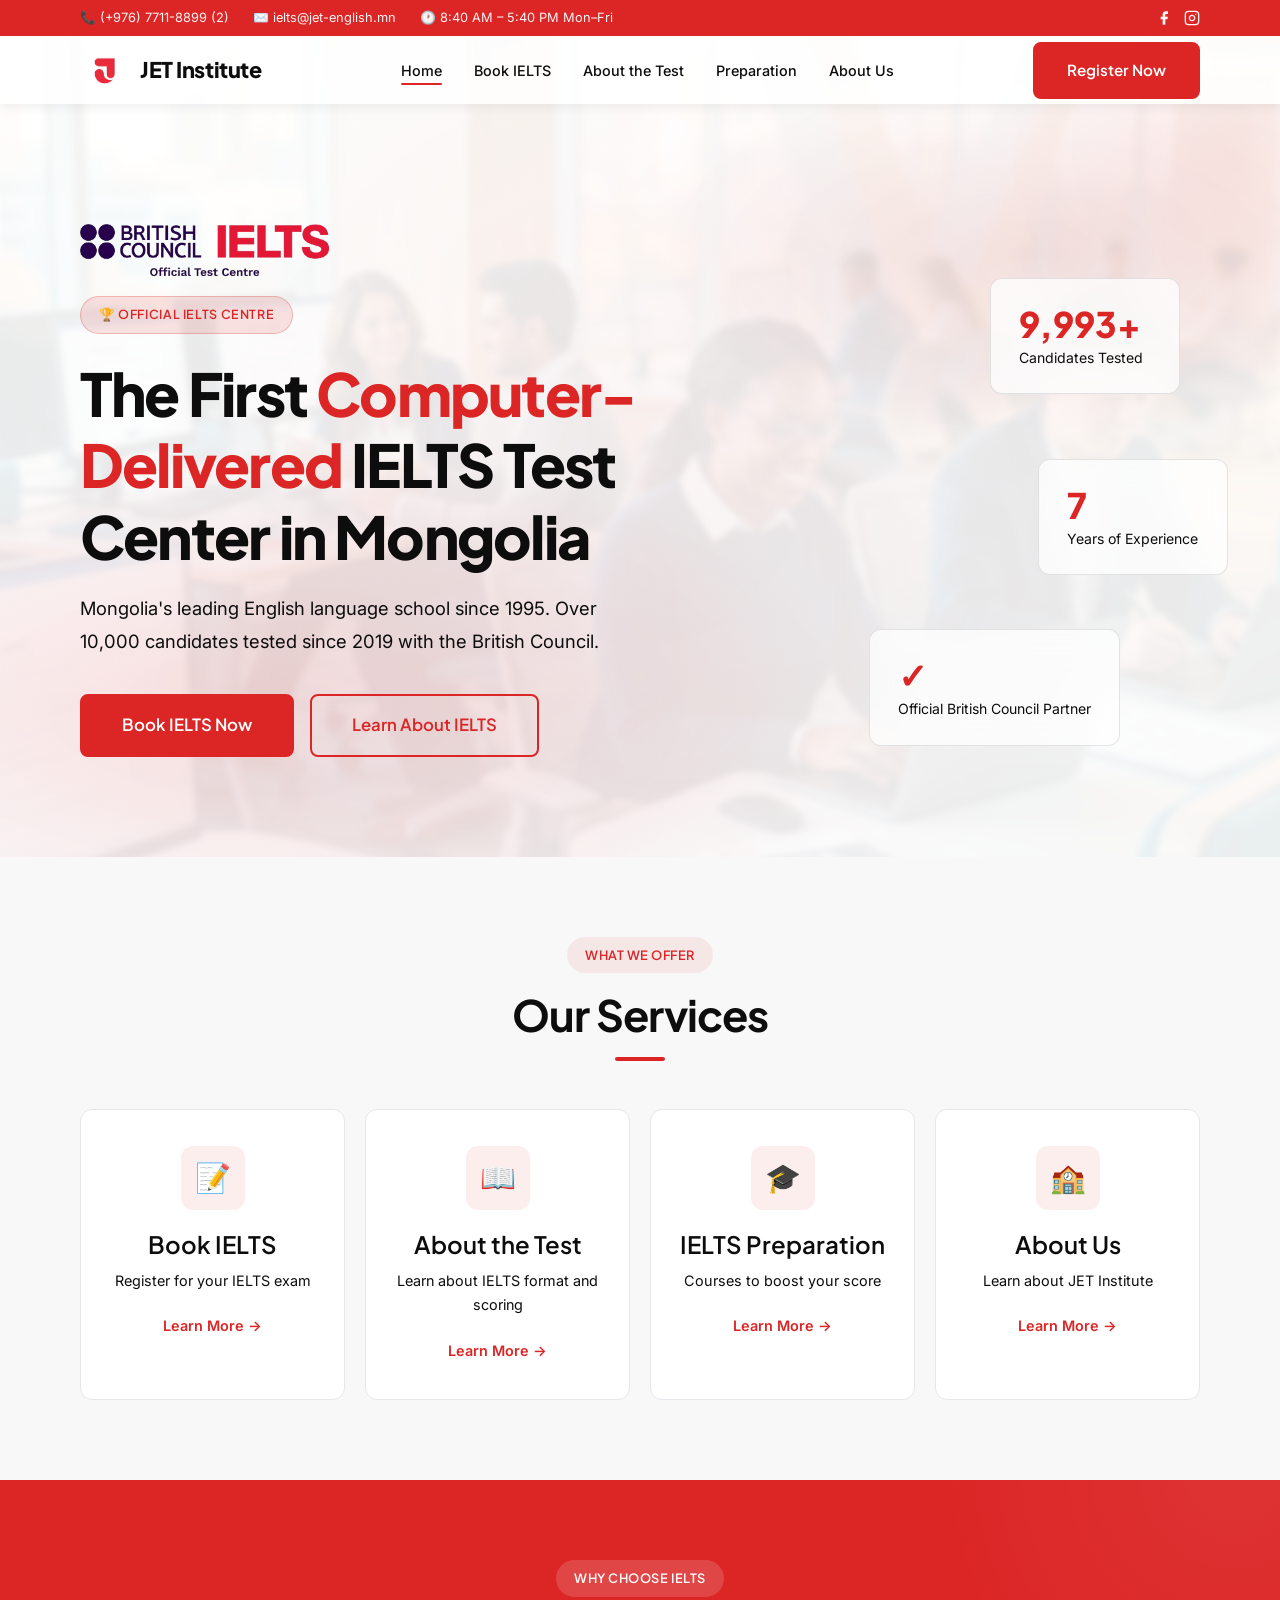
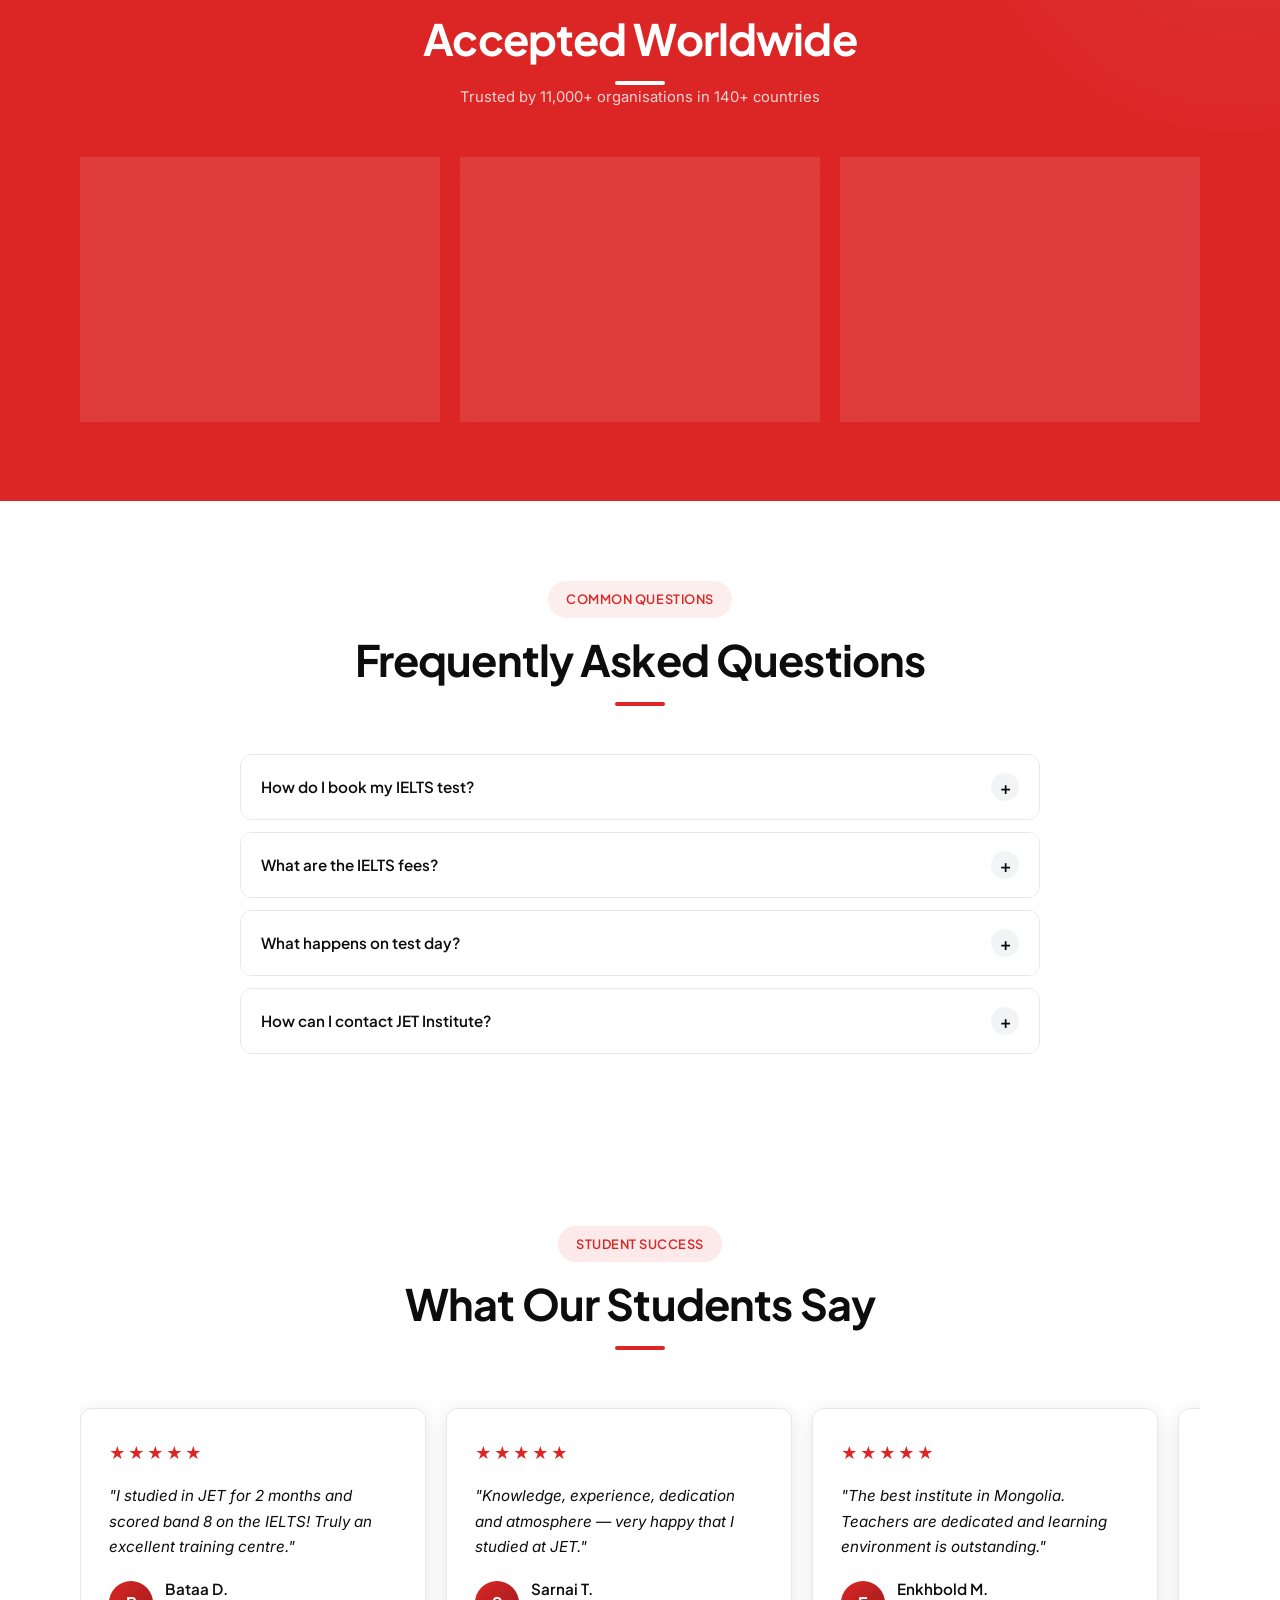
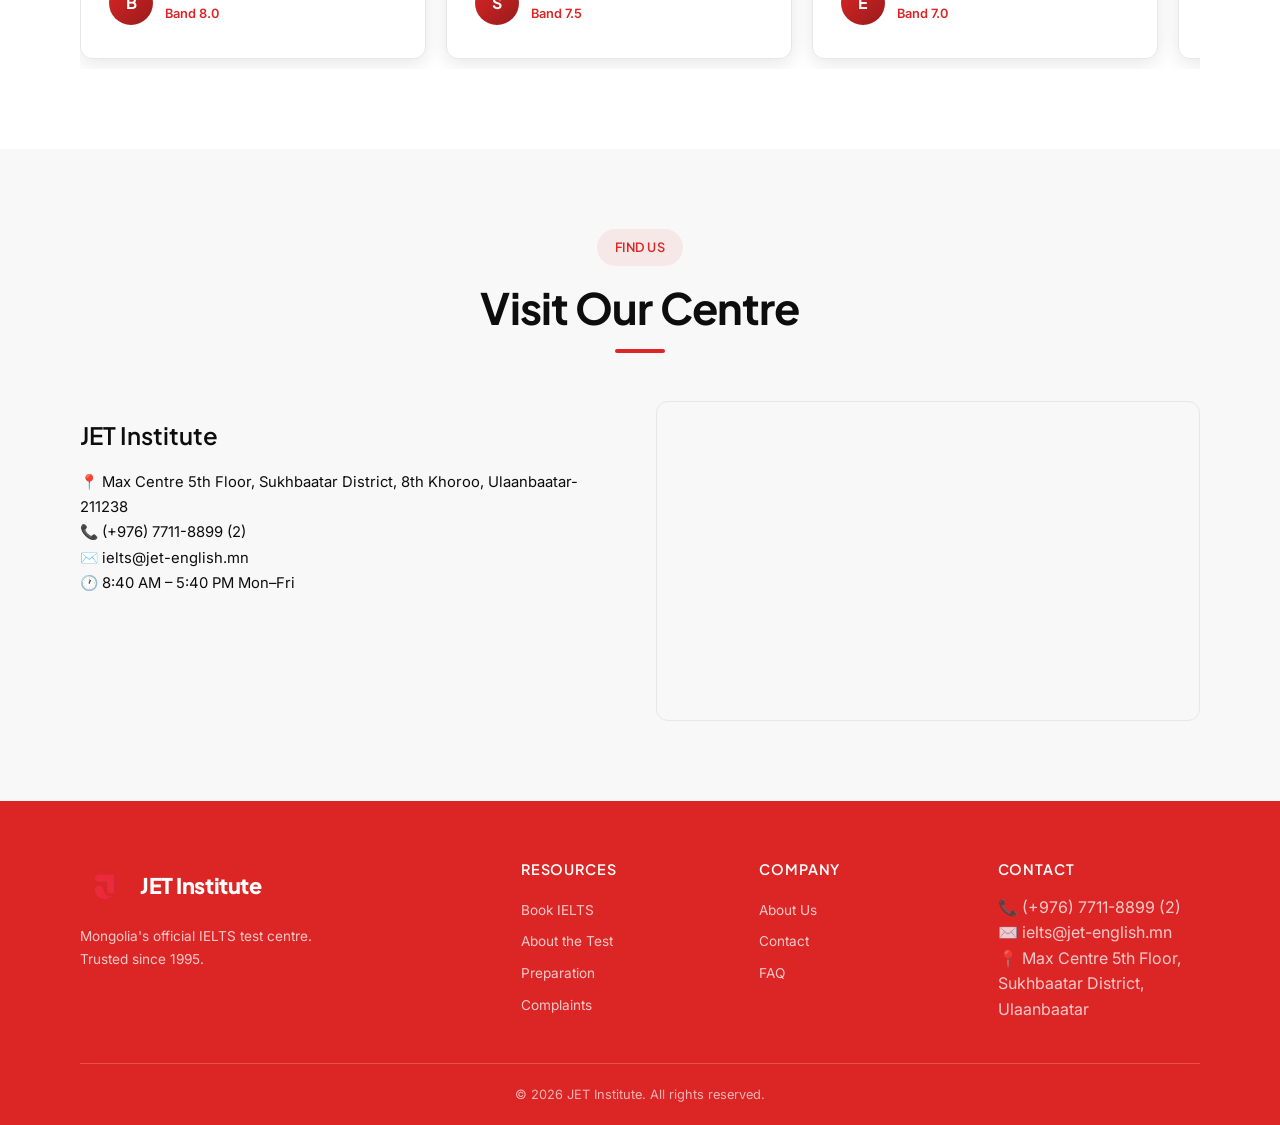
==== commit 1d6bfabe: "Move BC logo above hero badge on homepage Co-Authored-By: Claude Sonnet 4.6 (1M context) <noreply@an" ====
--- a/index.html
+++ b/index.html
@@ -88,15 +88,15 @@
             <div class="hero-grid-pattern"></div>
             <div class="container">
                 <div class="hero-content">
+                    <div class="hero-bc-logo">
+                        <img src="images/BC LOGO.png" alt="British Council IELTS Test Centre — Official Logo">
+                    </div>
                     <span class="hero-badge">🏆 Official IELTS Centre</span>
                     <h1>The First <span class="text-red">Computer-Delivered</span> IELTS Test Center in Mongolia</h1>
                     <p class="hero-description">Mongolia's leading English language school since 1995. Over 10,000 candidates tested since 2019 with the British Council.</p>
                     <div class="hero-buttons">
                         <a href="book-ielts.html" class="btn btn-primary btn-lg btn-mobile-full">Book IELTS Now</a>
                         <a href="about-test.html" class="btn btn-outline btn-lg btn-mobile-full">Learn About IELTS</a>
-                    </div>
-                    <div class="hero-bc-logo">
-                        <img src="images/BC LOGO.png" alt="British Council IELTS Test Centre — Official Logo">
                     </div>
                     <!-- Mobile stats row -->
                     <div class="hero-stats-mobile">
--- a/css/style.css
+++ b/css/style.css
@@ -581,10 +581,10 @@
   position: relative;
   background: rgba(255, 255, 255, 0.78);
   overflow: hidden;
-  padding: 80px 0 60px;
+  padding: 40px 0 60px;
   min-height: 70vh;
   display: flex;
-  align-items: center;
+  align-items: flex-start;
 }
 
 .hero::before {
@@ -2041,7 +2041,8 @@
    BRITISH COUNCIL LOGO
    ============================================ */
 .hero-bc-logo {
-  margin-top: 28px;
+  margin-top: 0;
+  margin-bottom: 20px;
 }
 
 .hero-bc-logo img {
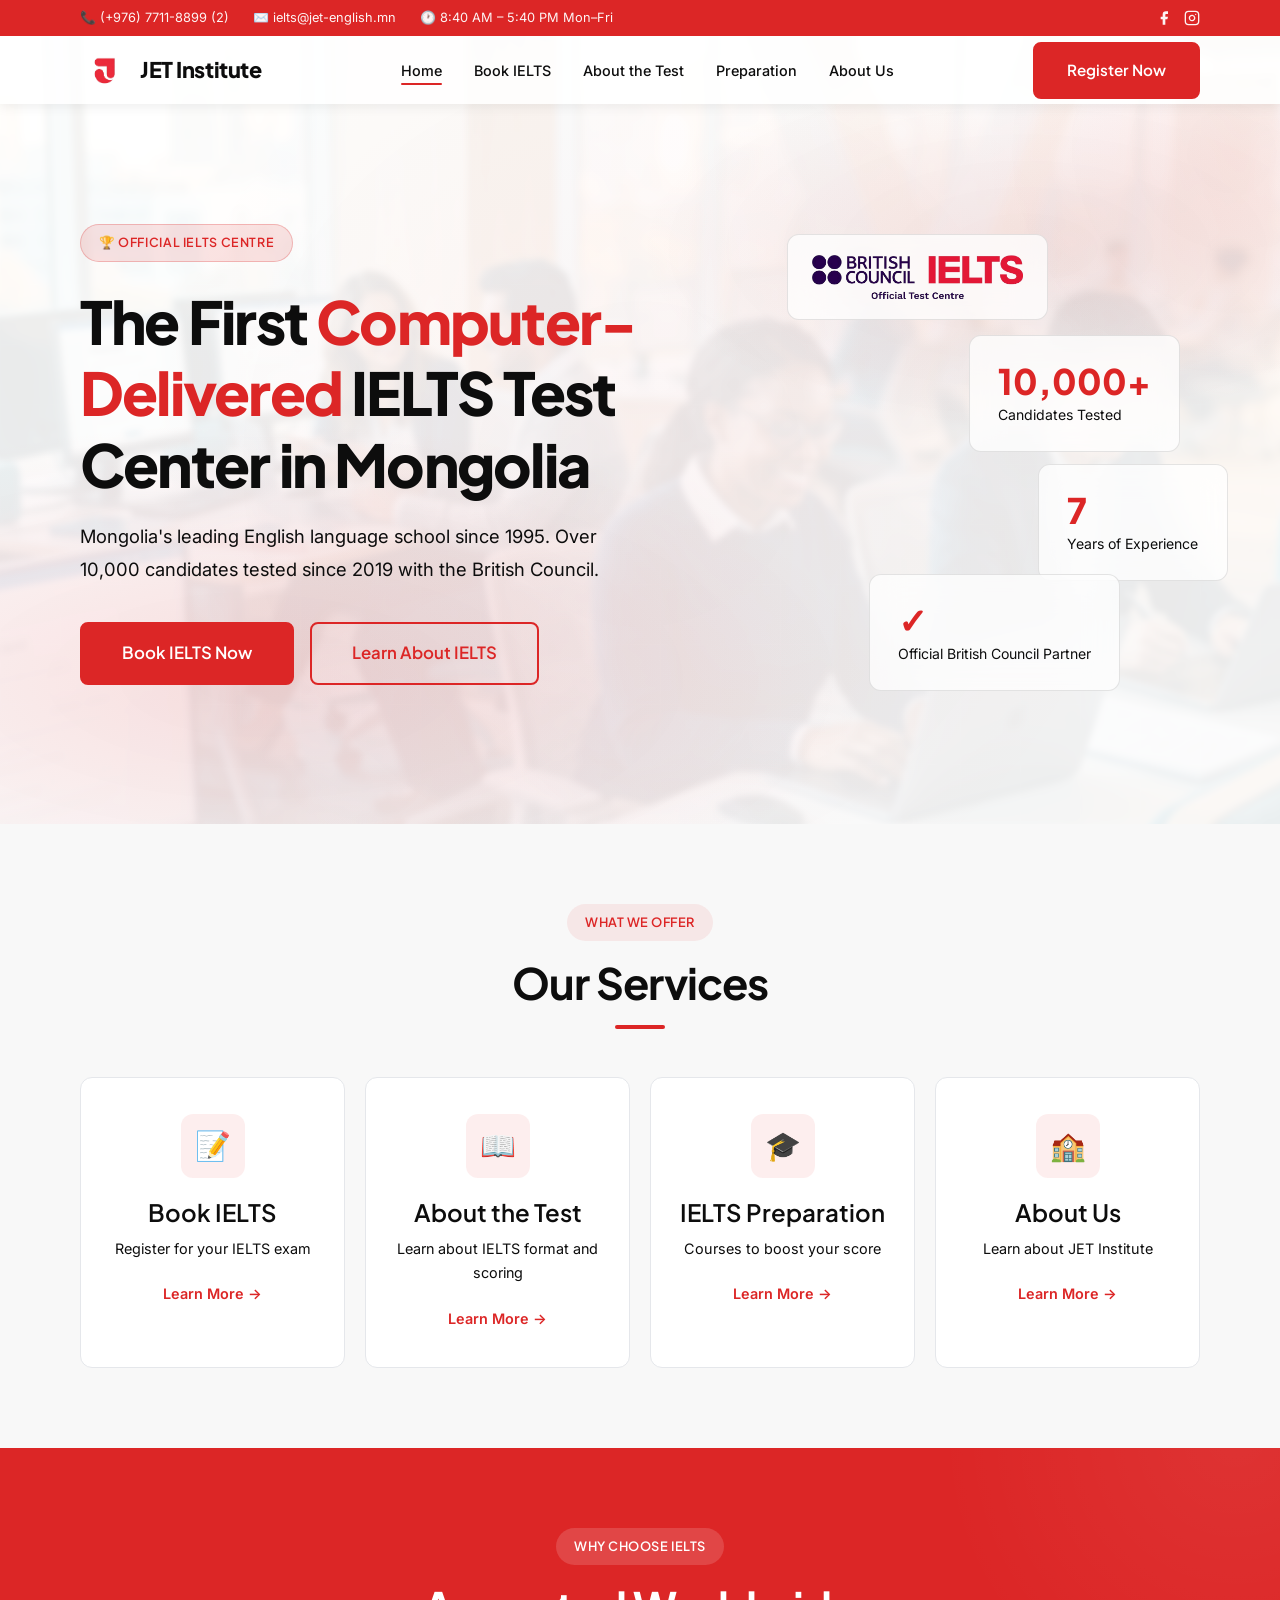
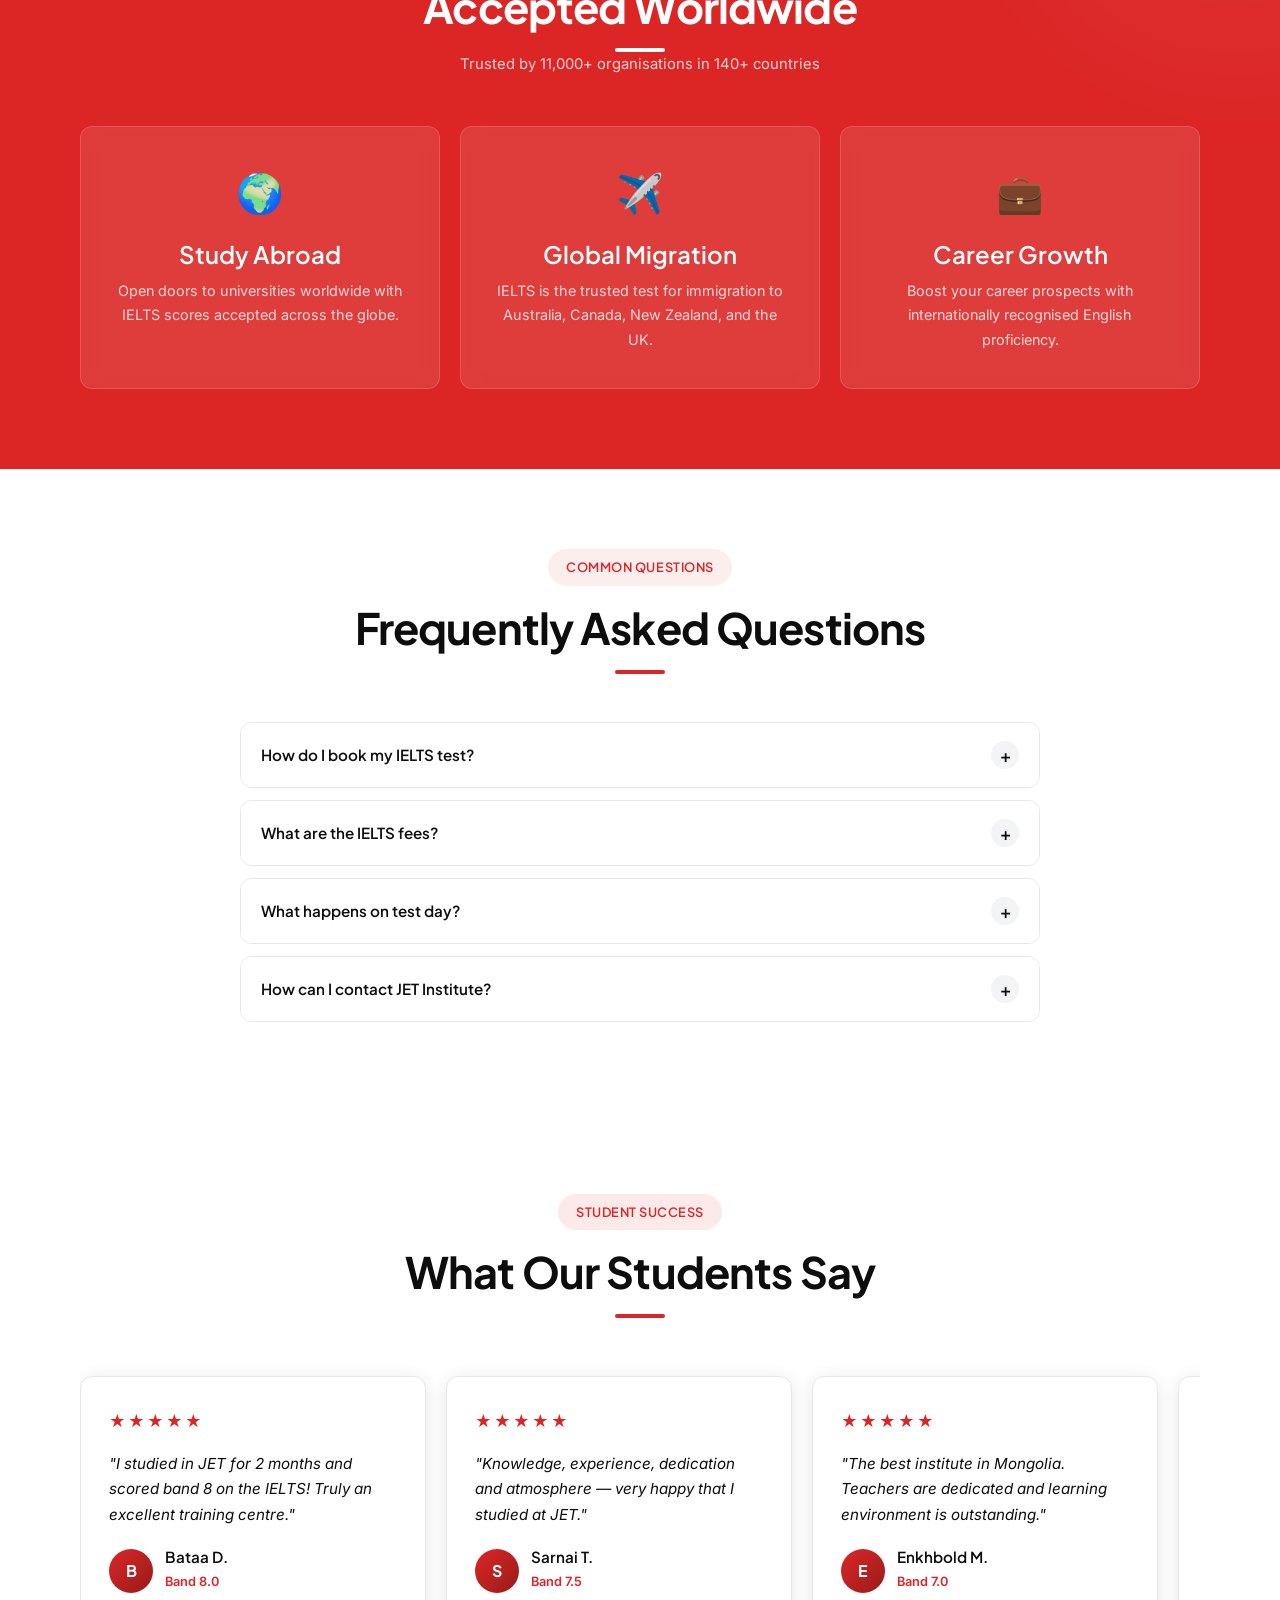
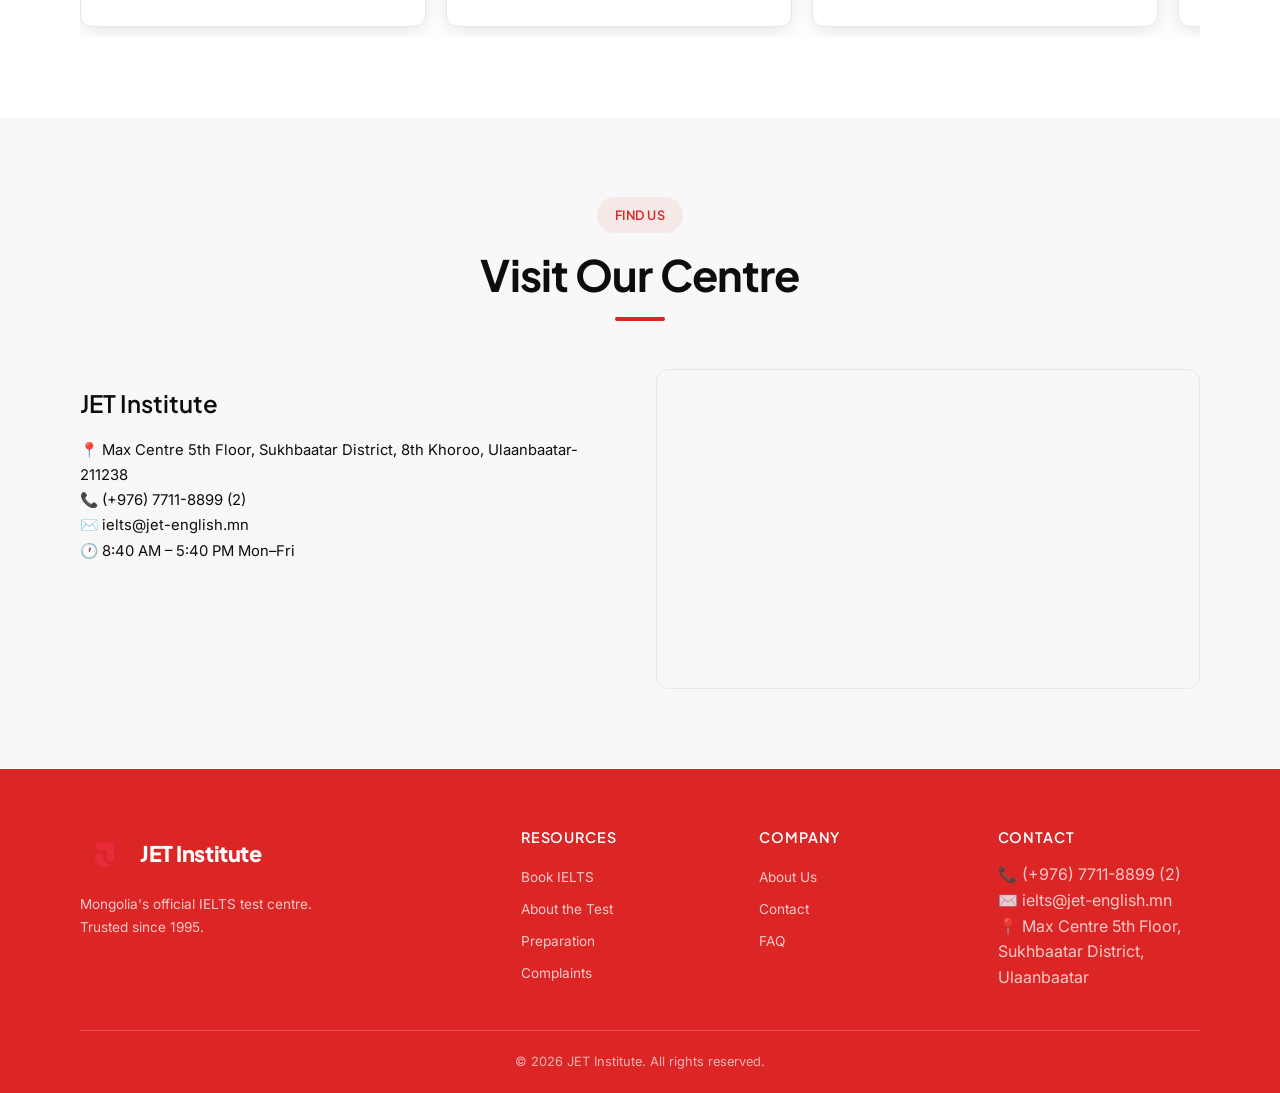
==== commit 24a52c03: "Make BC logo a floating glassmorphism card like the stat cards Co-Authored-By: Claude Sonnet 4.6 (1M" ====
--- a/index.html
+++ b/index.html
@@ -88,7 +88,7 @@
             <div class="hero-grid-pattern"></div>
             <div class="container">
                 <div class="hero-content">
-                    <div class="hero-bc-logo">
+                    <div class="hero-bc-logo hero-bc-mobile">
                         <img src="images/BC LOGO.png" alt="British Council IELTS Test Centre — Official Logo">
                     </div>
                     <span class="hero-badge">🏆 Official IELTS Centre</span>
@@ -116,6 +116,9 @@
                 </div>
                 <!-- Floating stat cards (tablet/desktop) -->
                 <div class="hero-float-cards">
+                    <div class="hero-float-card float-card-bc">
+                        <img src="images/BC LOGO.png" alt="British Council IELTS Test Centre" class="bc-float-img">
+                    </div>
                     <div class="hero-float-card float-card-1">
                         <span class="hero-float-stat" data-counter="10000" data-suffix="+">0</span>
                         <span class="hero-float-label">Candidates Tested</span>
--- a/css/style.css
+++ b/css/style.css
@@ -1945,19 +1945,28 @@
     display: block;
   }
 
+  .hero-bc-mobile {
+    display: none;
+  }
+
+  .float-card-bc {
+    right: 12%;
+    top: 2%;
+  }
+
   .float-card-1 {
     right: 2%;
-    top: 12%;
+    top: 26%;
   }
 
   .float-card-2 {
     right: 0%;
-    top: 46%;
+    top: 54%;
   }
 
   .float-card-3 {
     right: 8%;
-    top: 76%;
+    top: 80%;
   }
 }
 
@@ -1990,15 +1999,20 @@
     max-width: 650px;
   }
 
+  .float-card-bc {
+    right: 16%;
+    top: 2%;
+  }
+
   .float-card-1 {
     right: 5%;
-    top: 10%;
+    top: 24%;
     padding: 24px 28px;
   }
 
   .float-card-2 {
     right: 1%;
-    top: 44%;
+    top: 52%;
     padding: 24px 28px;
   }
 
@@ -2049,6 +2063,18 @@
   height: 52px;
   width: auto;
   object-fit: contain;
+}
+
+.bc-float-img {
+  height: 44px;
+  width: auto;
+  object-fit: contain;
+  display: block;
+}
+
+.float-card-bc {
+  animation: float 7.5s ease-in-out infinite;
+  animation-delay: -1.5s;
 }
 
 .page-hero-bc-logo {
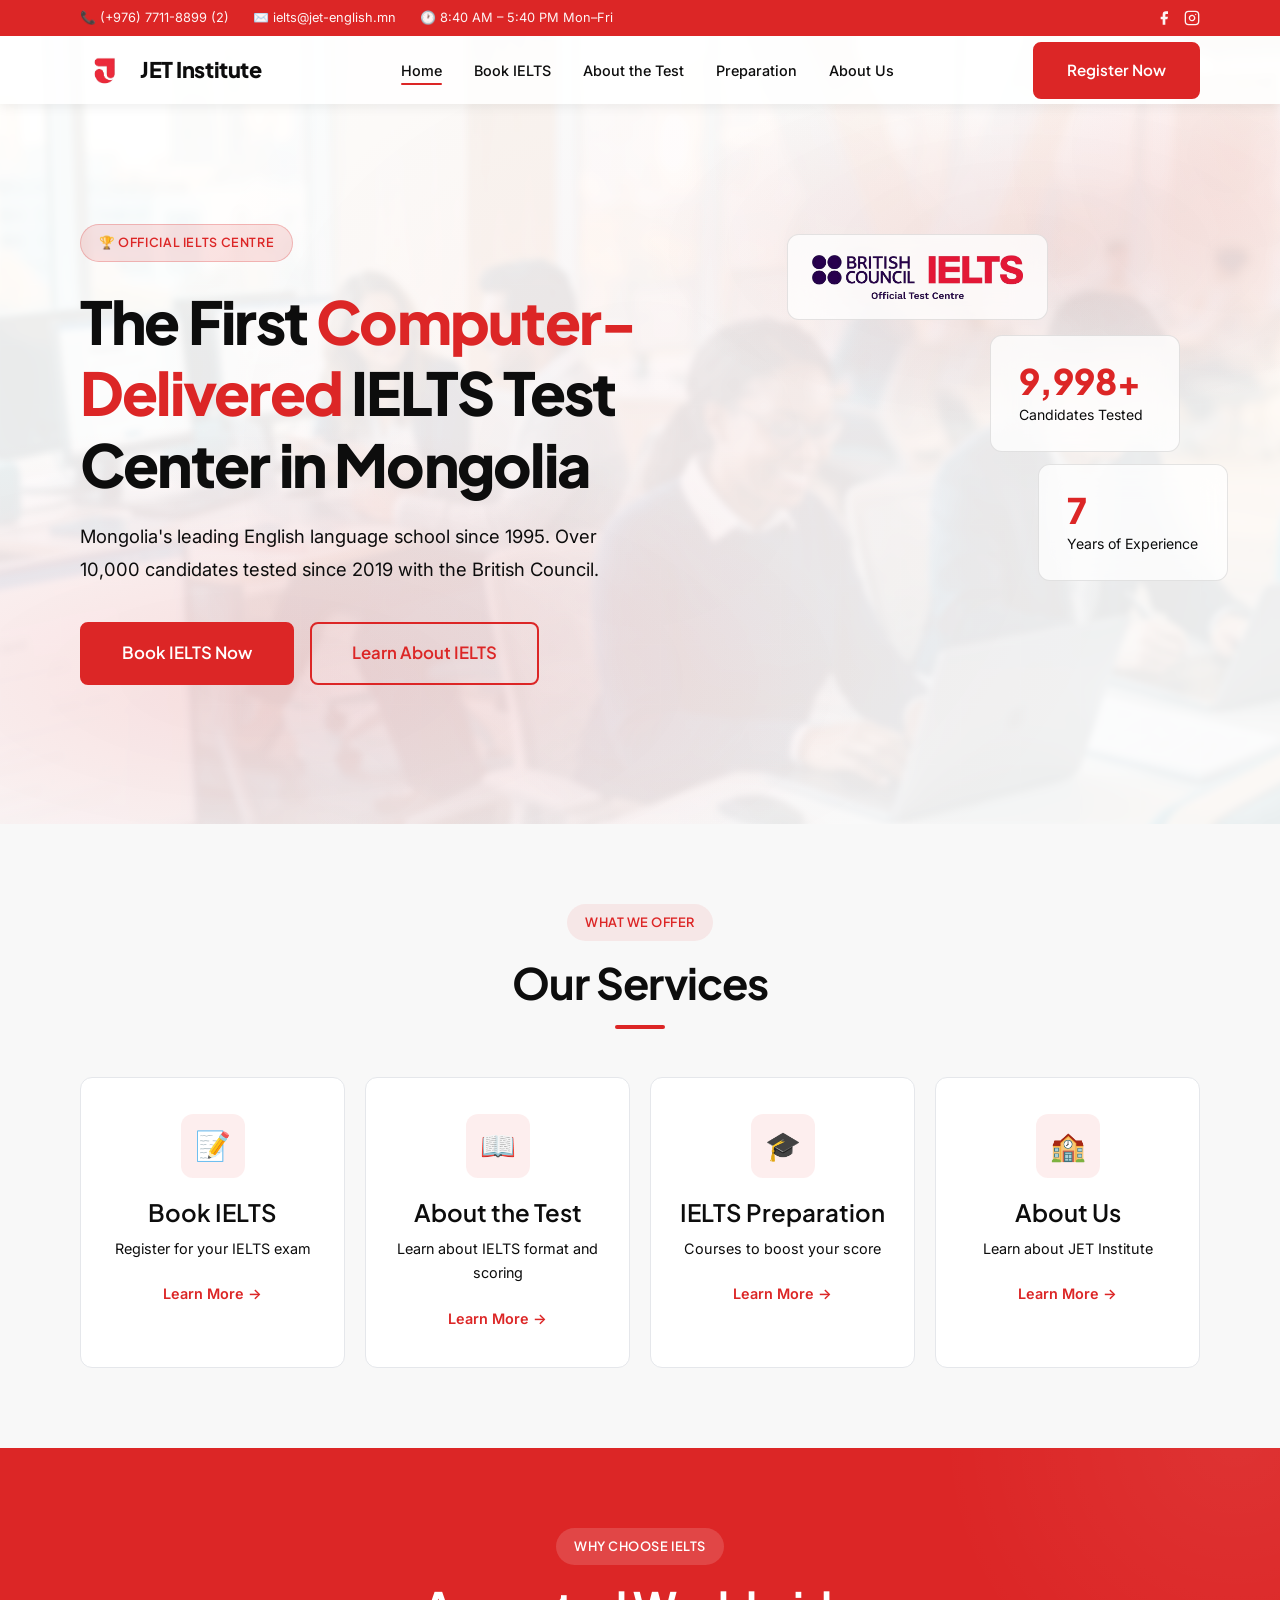
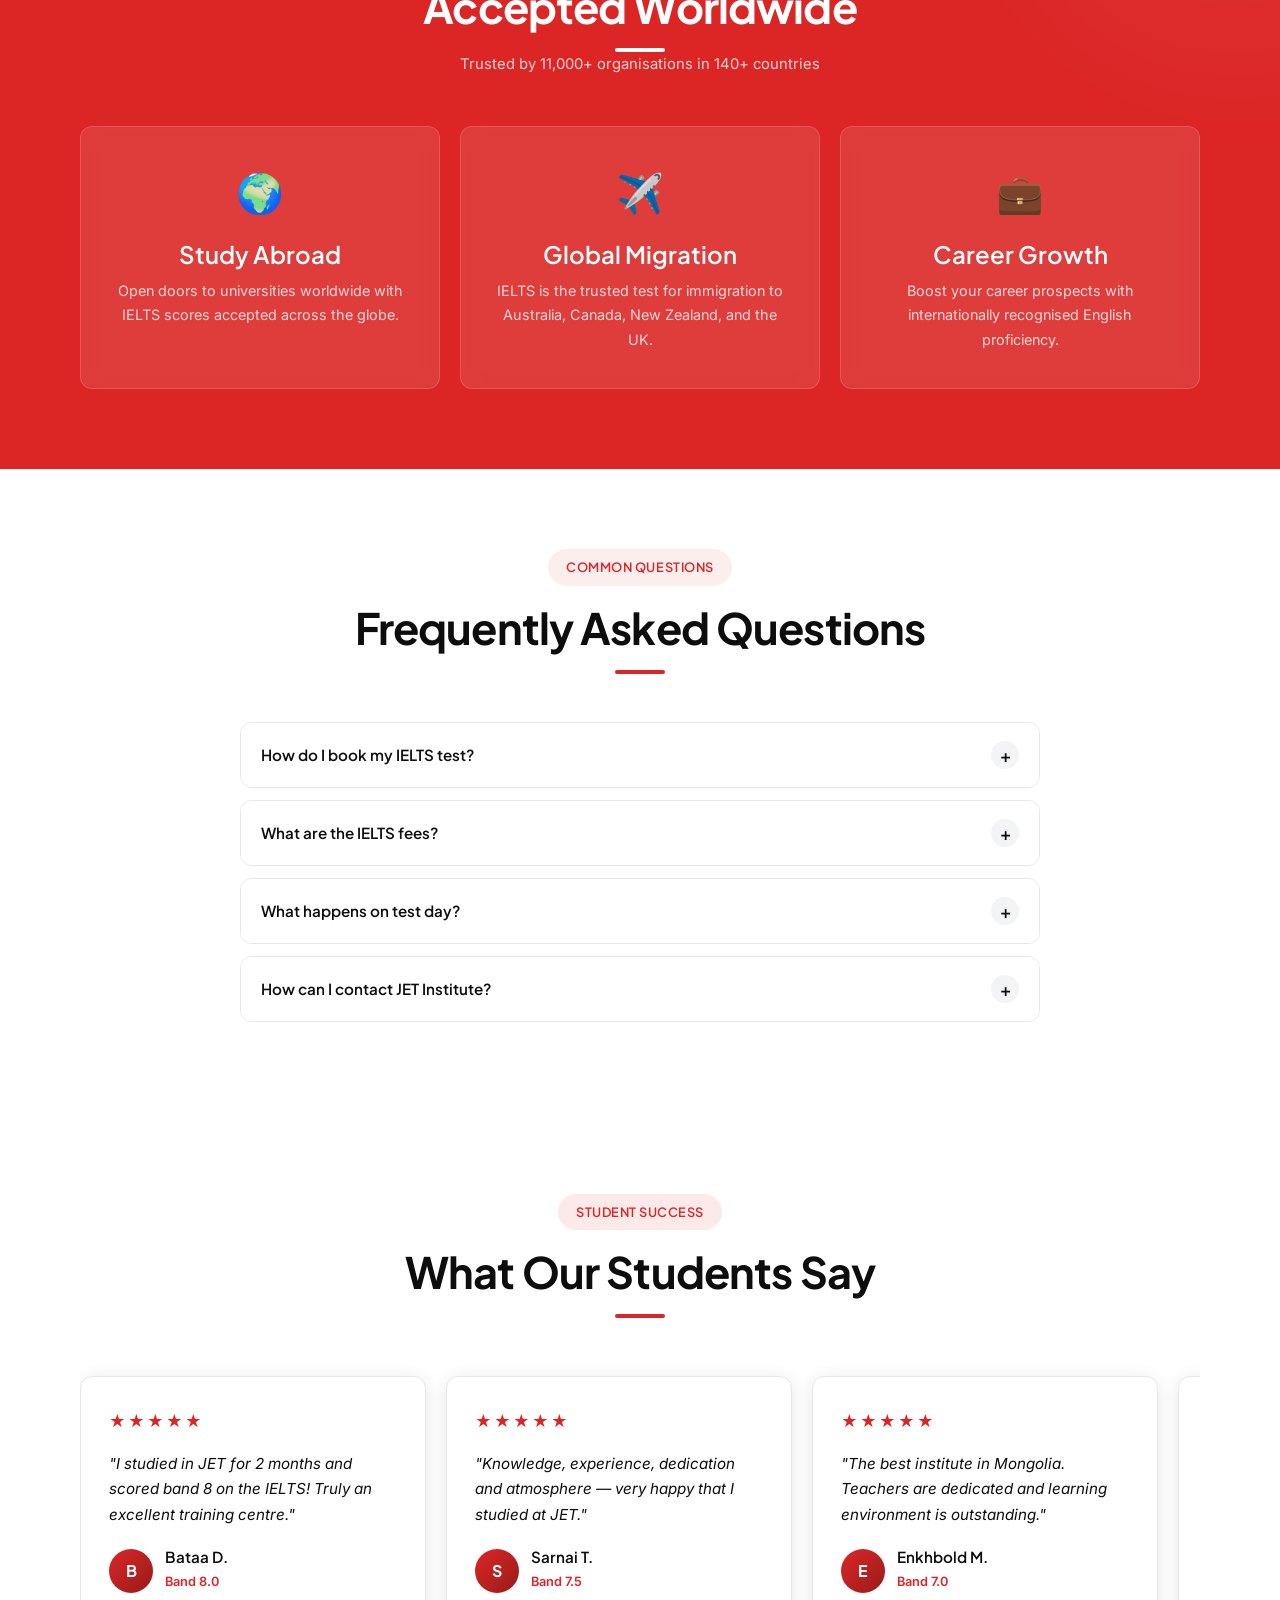
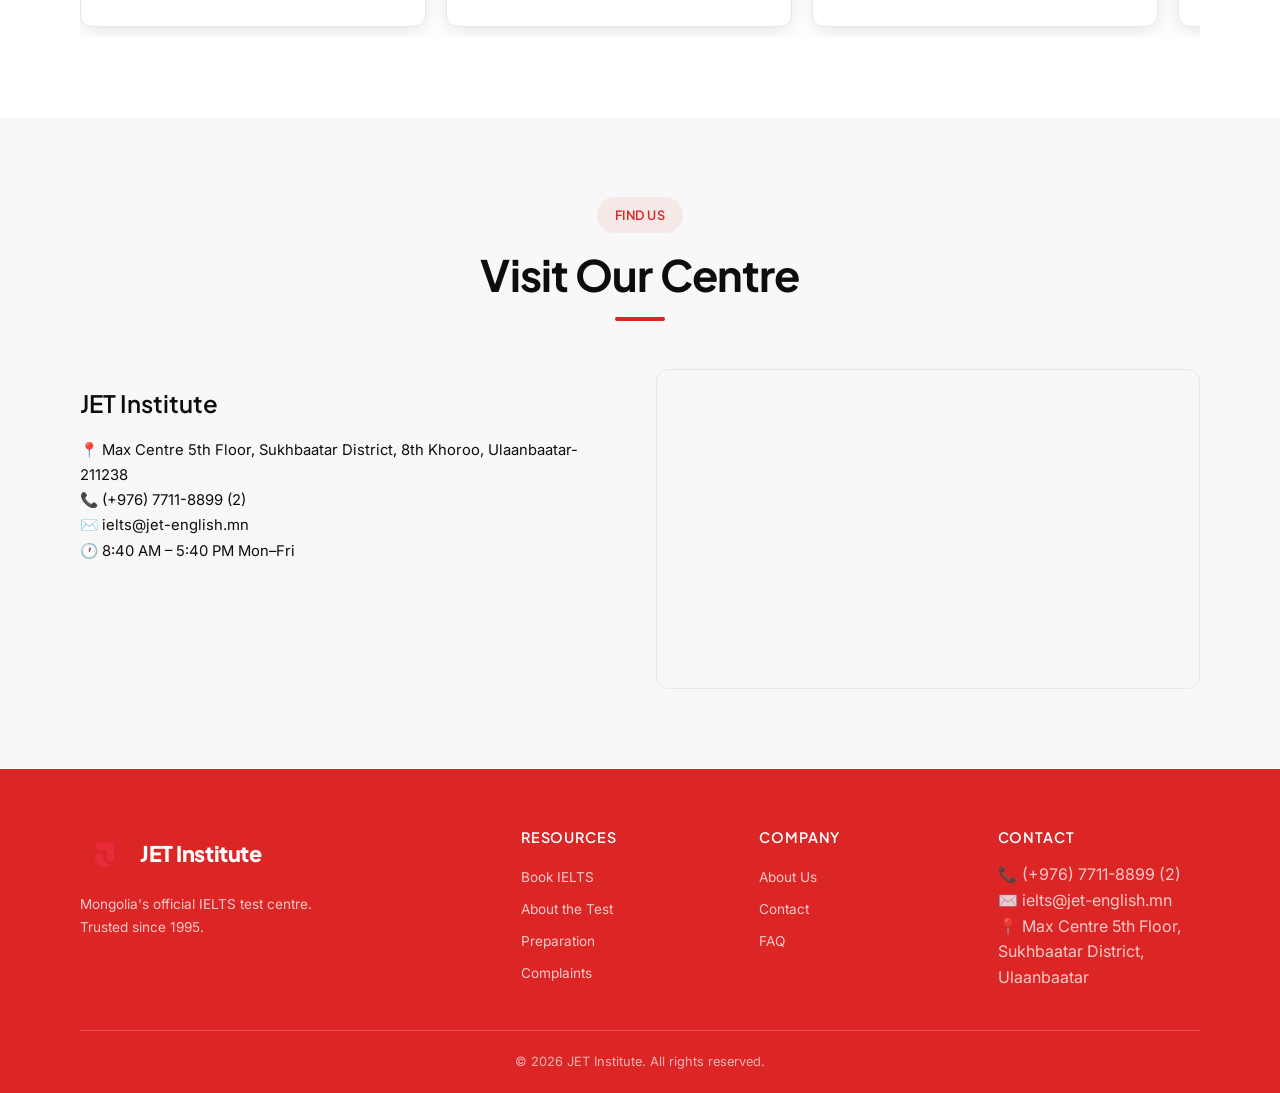
==== commit 9932e520: "Remove Official British Council Partner float card from hero Replaced by BC logo float card  Co-Auth" ====
--- a/index.html
+++ b/index.html
@@ -127,10 +127,6 @@
                         <span class="hero-float-stat" data-counter="7" data-suffix="">0</span>
                         <span class="hero-float-label">Years of Experience</span>
                     </div>
-                    <div class="hero-float-card float-card-3">
-                        <span class="hero-float-stat">✓</span>
-                        <span class="hero-float-label">Official British Council Partner</span>
-                    </div>
                 </div>
             </div>
         </section>
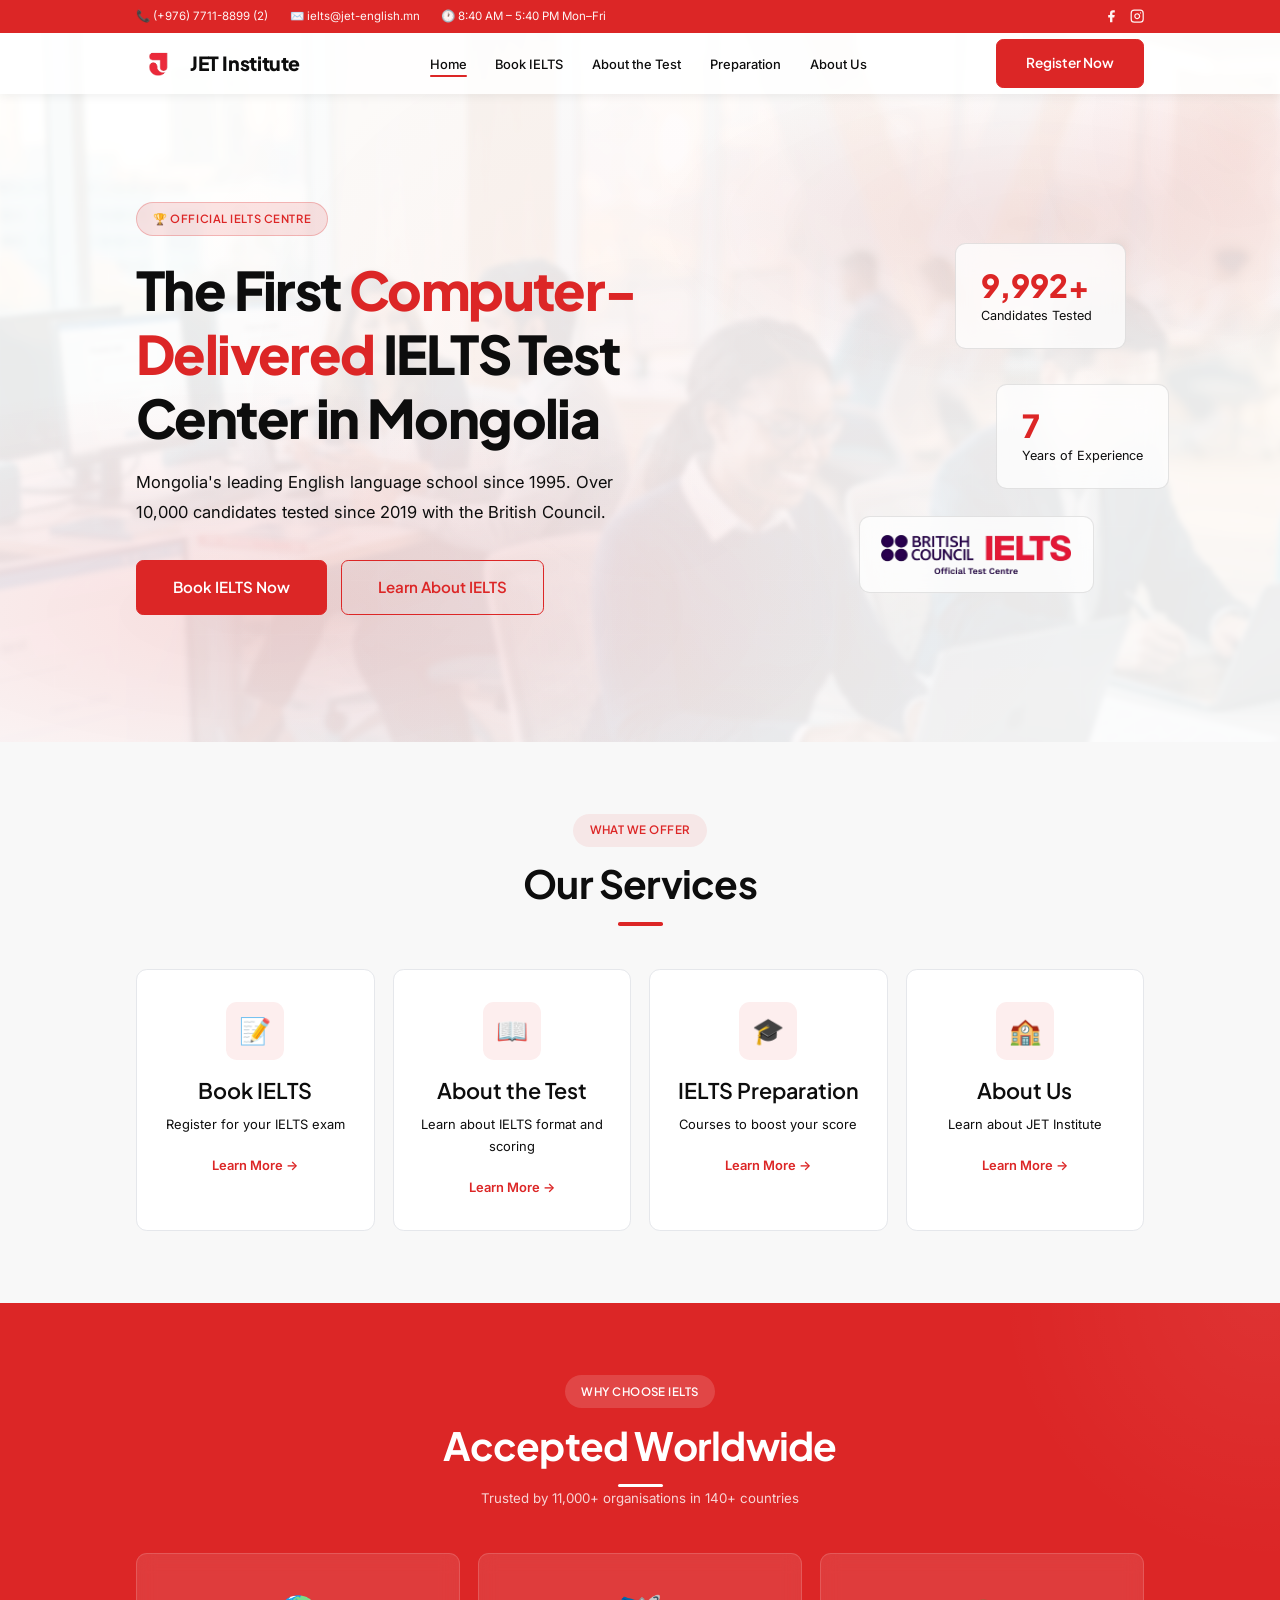
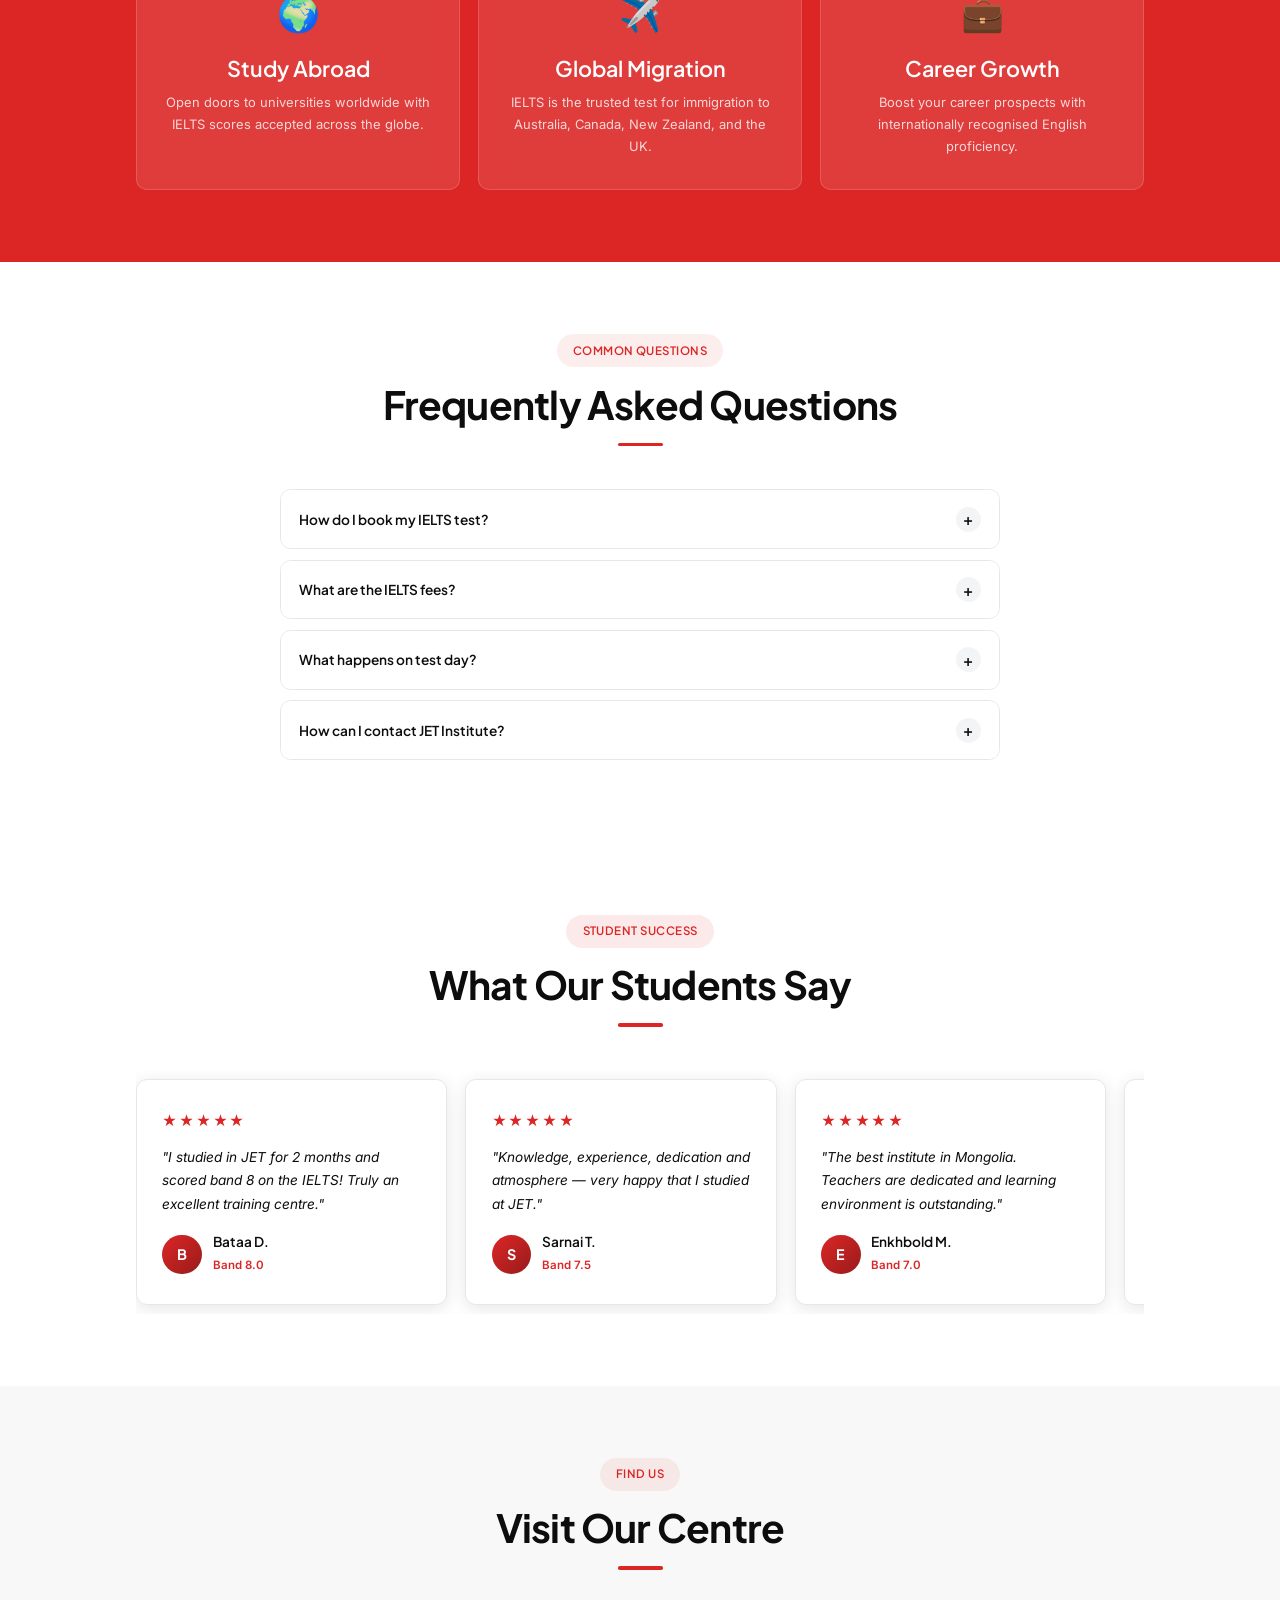
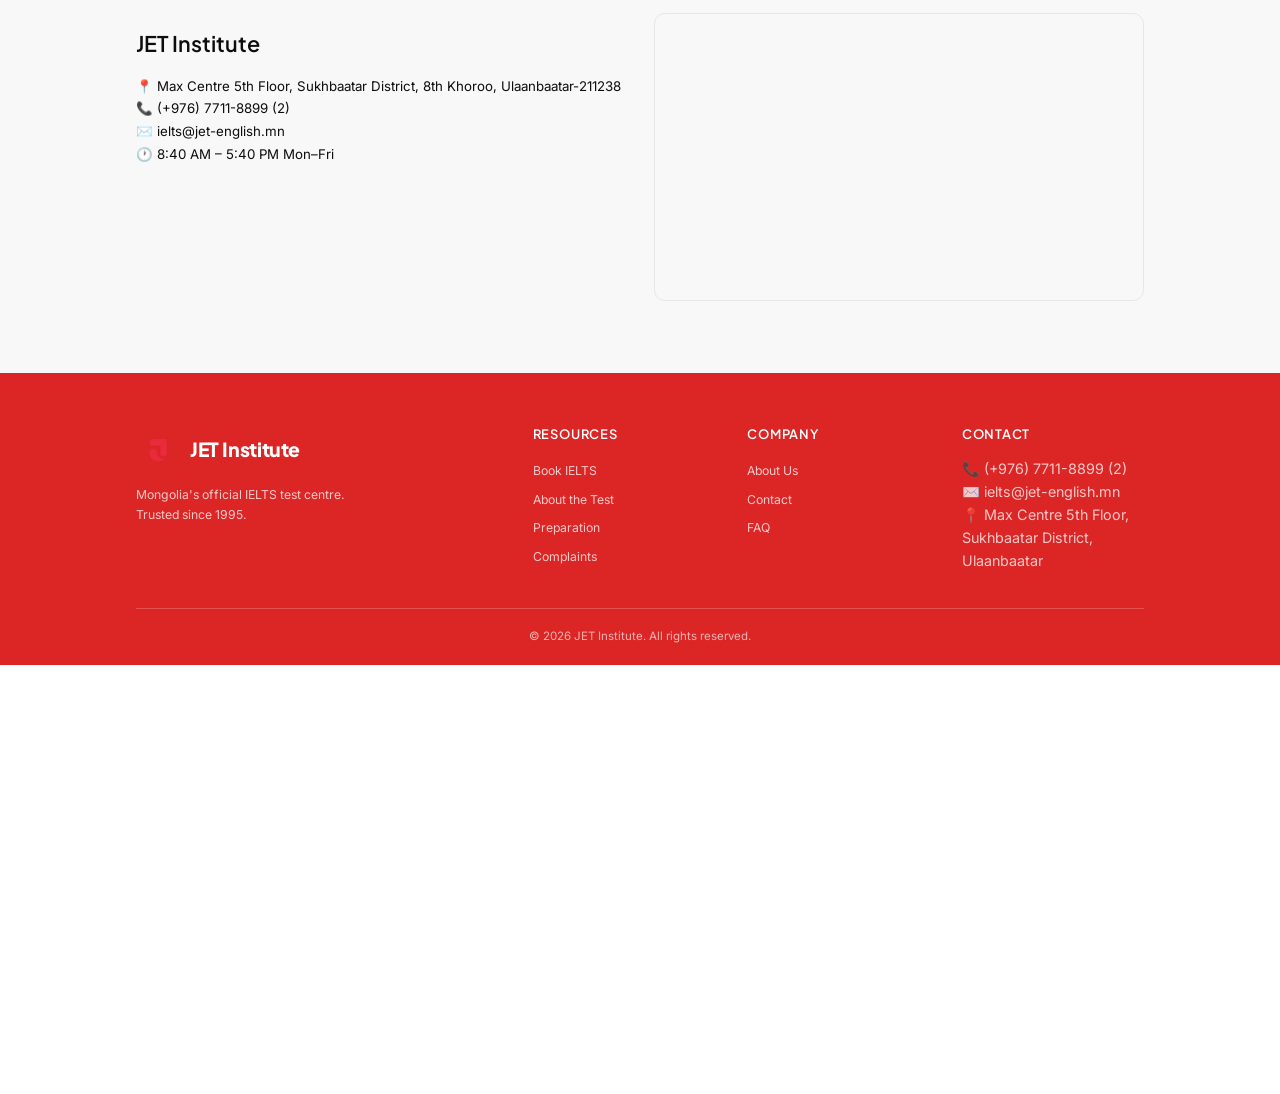
==== commit 069158f3: "Replace all BC registration URLs with new link everywhere Co-Authored-By: Claude Sonnet 4.6 (1M cont" ====
--- a/index.html
+++ b/index.html
@@ -213,7 +213,7 @@
                         </button>
                         <div class="faq-answer">
                             <div class="faq-answer-inner">
-                                <p>Register at ieltsregistration.britishcouncil.org, then transfer 899,000 MNT to: <strong>Jettrack/ЖЭТТРАКК ХХК</strong> — TDB Account: 499 232 558 or Khaan Bank: 503 127 2734. Send payment proof + reference number to ielts@jet-english.mn within 24 hours.</p>
+                                <p>Register at <a href="https://ieltsregistration.britishcouncil.org/?organisation=JET" target="_blank" rel="noopener">ieltsregistration.britishcouncil.org</a>, then transfer 899,000 MNT to: <strong>Jettrack/ЖЭТТРАКК ХХК</strong> — TDB Account: 499 232 558 or Khaan Bank: 503 127 2734. Send payment proof + reference number to ielts@jet-english.mn within 24 hours.</p>
                             </div>
                         </div>
                     </div>
--- a/css/style.css
+++ b/css/style.css
@@ -52,6 +52,7 @@
   scroll-behavior: smooth;
   -webkit-text-size-adjust: 100%;
   overflow-x: hidden;
+  zoom: 0.9;
 }
 
 body {
@@ -1708,6 +1709,18 @@
   margin-bottom: 16px;
 }
 
+.cta-banner .btn-primary {
+  background: var(--red-dark);
+  border: 2px solid var(--white);
+  color: var(--white);
+}
+
+.cta-banner .btn-primary:hover {
+  background: var(--white);
+  color: var(--red);
+  border-color: var(--white);
+}
+
 .cta-banner p {
   color: var(--white);
   margin-bottom: 32px;
@@ -1950,23 +1963,18 @@
   }
 
   .float-card-bc {
-    right: 12%;
-    top: 2%;
+    right: 8%;
+    top: 76%;
   }
 
   .float-card-1 {
     right: 2%;
-    top: 26%;
+    top: 12%;
   }
 
   .float-card-2 {
     right: 0%;
-    top: 54%;
-  }
-
-  .float-card-3 {
-    right: 8%;
-    top: 80%;
+    top: 46%;
   }
 }
 
@@ -2000,19 +2008,19 @@
   }
 
   .float-card-bc {
-    right: 16%;
-    top: 2%;
+    right: 8%;
+    top: 76%;
   }
 
   .float-card-1 {
     right: 5%;
-    top: 24%;
+    top: 10%;
     padding: 24px 28px;
   }
 
   .float-card-2 {
     right: 1%;
-    top: 52%;
+    top: 44%;
     padding: 24px 28px;
   }
 
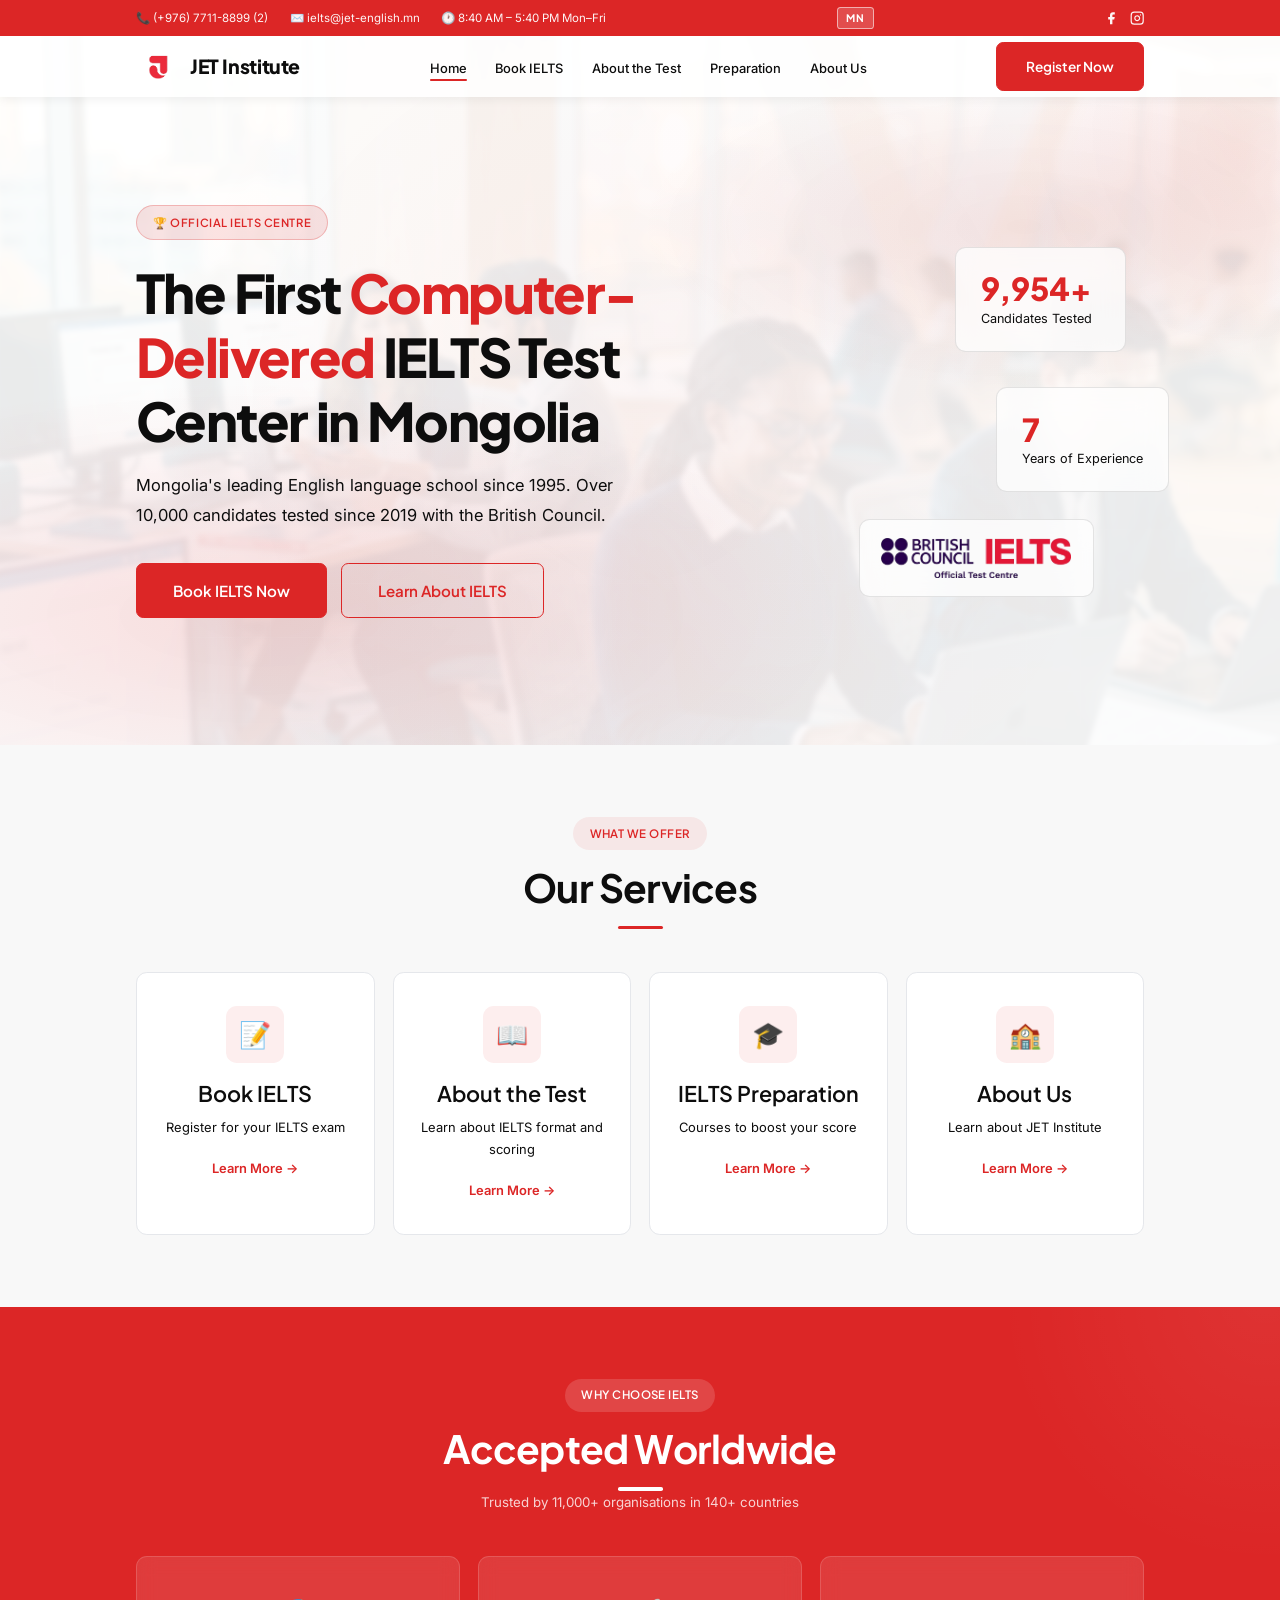
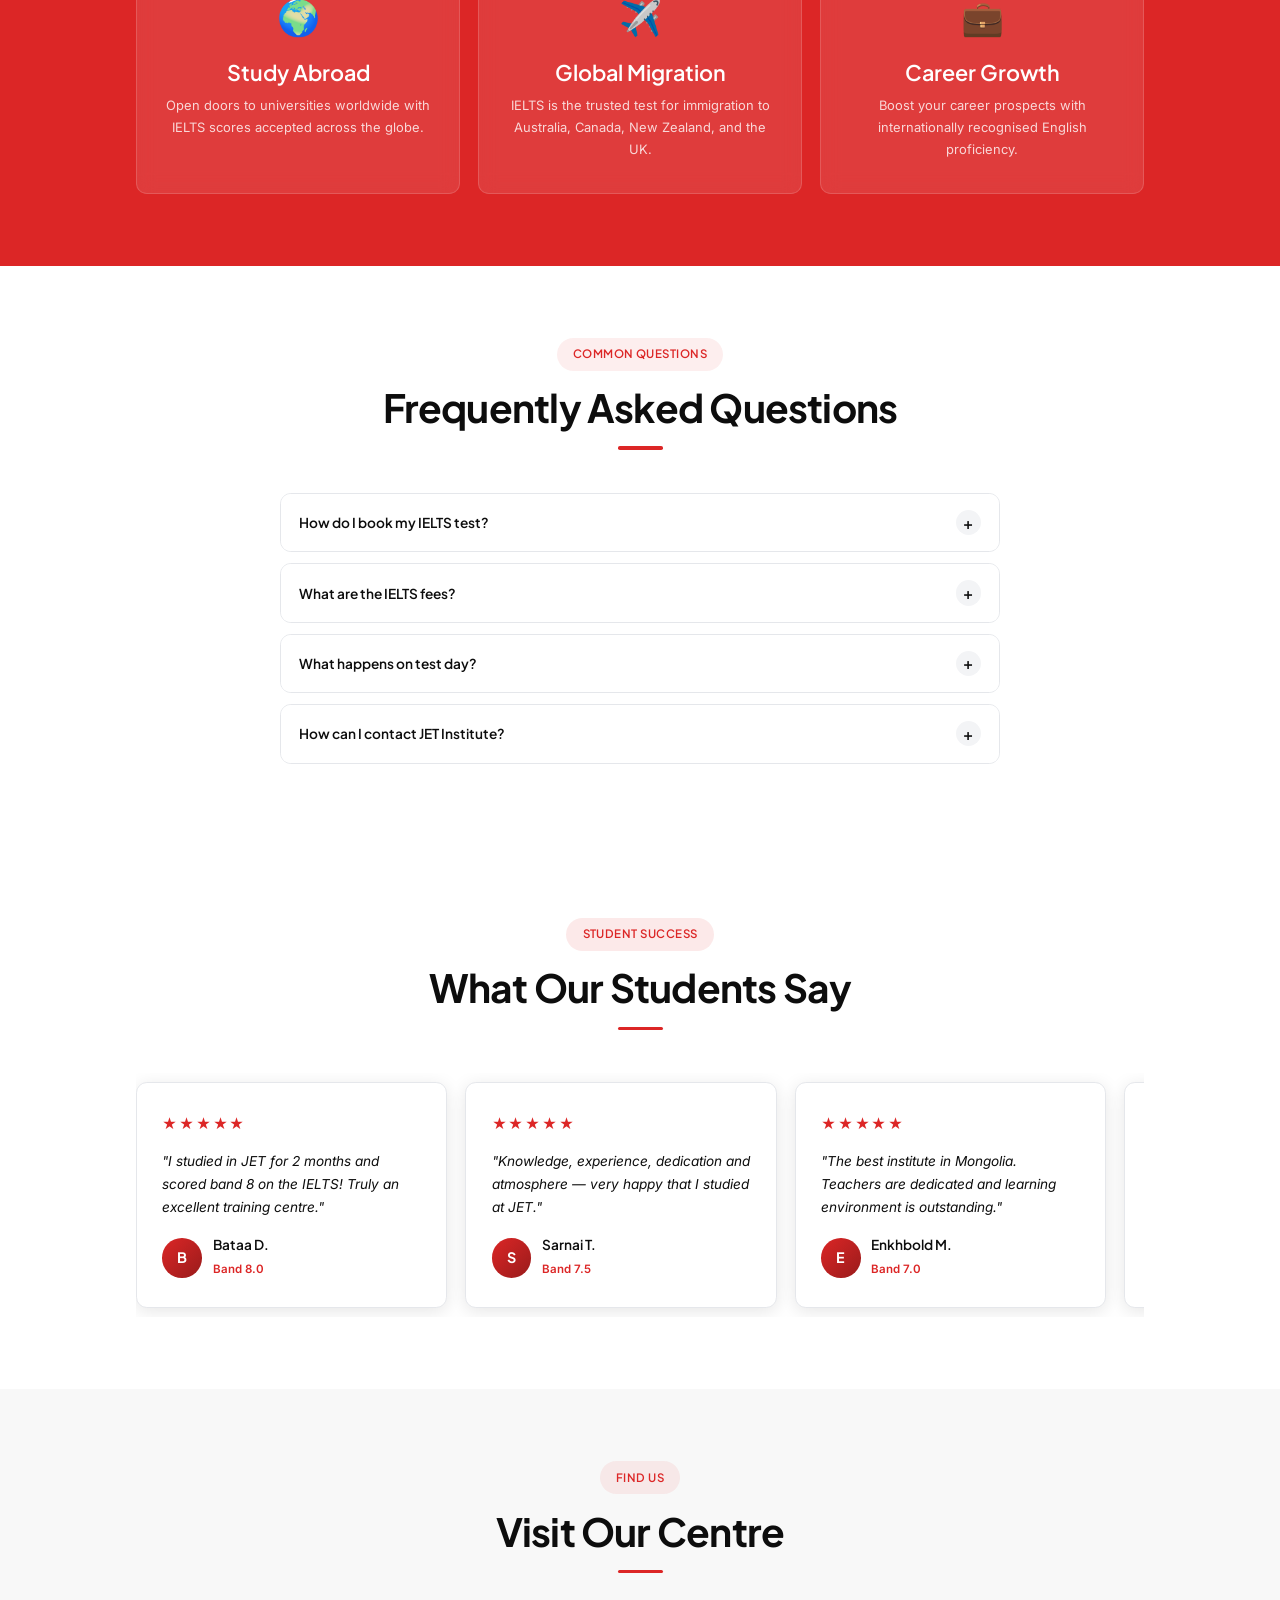
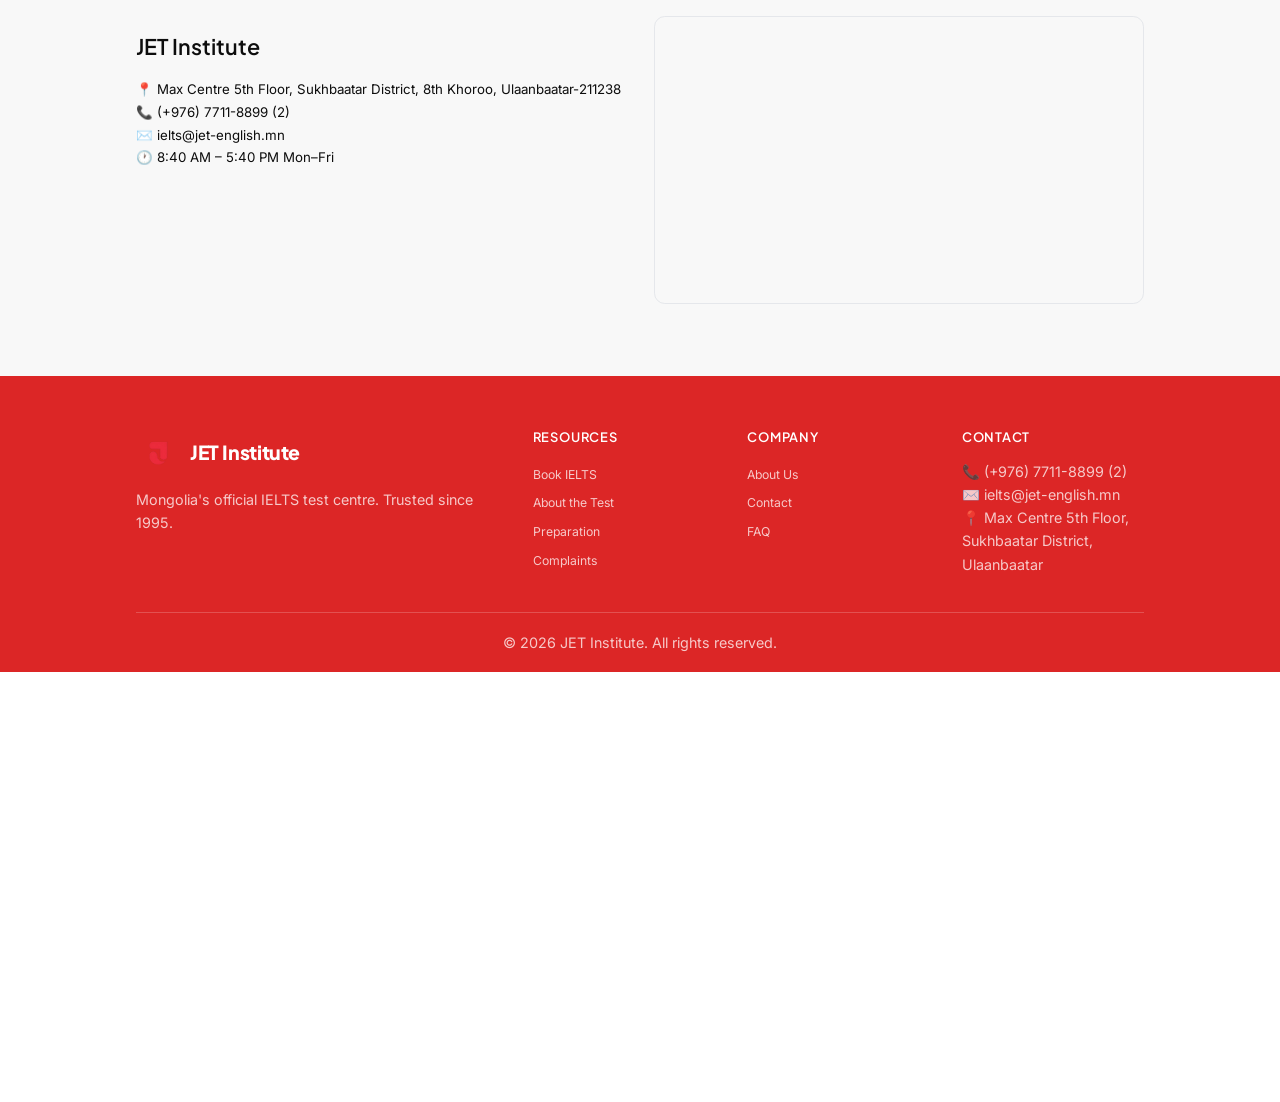
==== commit 3c6b01ed: "Add MN/EN language switch button to all pages - Create js/translations.js with full EN/MN dictionary" ====
--- a/index.html
+++ b/index.html
@@ -31,6 +31,7 @@
                 <span>✉️ ielts@jet-english.mn</span>
                 <span>🕐 8:40 AM – 5:40 PM Mon–Fri</span>
             </div>
+            <button class="lang-toggle" id="lang-toggle" aria-label="Switch language">MN</button>
             <div class="top-bar-social">
                 <a href="https://www.facebook.com/Jettestcenter" target="_blank" rel="noopener" aria-label="Facebook">
                     <svg width="16" height="16" viewBox="0 0 24 24" fill="currentColor"><path d="M18 2h-3a5 5 0 0 0-5 5v3H7v4h3v8h4v-8h3l1-4h-4V7a1 1 0 0 1 1-1h3z"/></svg>
@@ -53,12 +54,12 @@
                     </a>
                     <ul class="nav-links">
                         <li><a href="index.html" class="active">Home</a></li>
-                        <li><a href="book-ielts.html">Book IELTS</a></li>
-                        <li><a href="about-test.html">About the Test</a></li>
-                        <li><a href="preparation.html">Preparation</a></li>
-                        <li><a href="about.html">About Us</a></li>
+                        <li><a href="book-ielts.html" data-i18n="nav_book">Book IELTS</a></li>
+                        <li><a href="about-test.html" data-i18n="nav_test">About the Test</a></li>
+                        <li><a href="preparation.html" data-i18n="nav_prep">Preparation</a></li>
+                        <li><a href="about.html" data-i18n="nav_about">About Us</a></li>
                     </ul>
-                    <a href="book-ielts.html" class="btn btn-primary nav-cta">Register Now</a>
+                    <a href="book-ielts.html" class="btn btn-primary nav-cta" data-i18n="nav_register">Register Now</a>
                     <button class="nav-hamburger" aria-label="Toggle navigation menu">
                         <span></span>
                         <span></span>
@@ -72,12 +73,12 @@
         <div class="mobile-nav">
             <ul class="mobile-nav-links">
                 <li><a href="index.html" class="active">Home</a></li>
-                <li><a href="book-ielts.html">Book IELTS</a></li>
-                <li><a href="about-test.html">About the Test</a></li>
-                <li><a href="preparation.html">Preparation</a></li>
-                <li><a href="about.html">About Us</a></li>
+                <li><a href="book-ielts.html" data-i18n="nav_book">Book IELTS</a></li>
+                <li><a href="about-test.html" data-i18n="nav_test">About the Test</a></li>
+                <li><a href="preparation.html" data-i18n="nav_prep">Preparation</a></li>
+                <li><a href="about.html" data-i18n="nav_about">About Us</a></li>
             </ul>
-            <a href="book-ielts.html" class="btn btn-primary mobile-nav-cta">Register Now</a>
+            <a href="book-ielts.html" class="btn btn-primary mobile-nav-cta" data-i18n="nav_register">Register Now</a>
         </div>
     </header>
 
@@ -91,26 +92,26 @@
                     <div class="hero-bc-logo hero-bc-mobile">
                         <img src="images/BC LOGO.png" alt="British Council IELTS Test Centre — Official Logo">
                     </div>
-                    <span class="hero-badge">🏆 Official IELTS Centre</span>
+                    <span class="hero-badge" data-i18n="hero_badge">🏆 Official IELTS Centre</span>
                     <h1>The First <span class="text-red">Computer-Delivered</span> IELTS Test Center in Mongolia</h1>
-                    <p class="hero-description">Mongolia's leading English language school since 1995. Over 10,000 candidates tested since 2019 with the British Council.</p>
+                    <p class="hero-description" data-i18n="hero_desc">Mongolia's leading English language school since 1995. Over 10,000 candidates tested since 2019 with the British Council.</p>
                     <div class="hero-buttons">
-                        <a href="book-ielts.html" class="btn btn-primary btn-lg btn-mobile-full">Book IELTS Now</a>
-                        <a href="about-test.html" class="btn btn-outline btn-lg btn-mobile-full">Learn About IELTS</a>
+                        <a href="book-ielts.html" class="btn btn-primary btn-lg btn-mobile-full" data-i18n="hero_btn_book">Book IELTS Now</a>
+                        <a href="about-test.html" class="btn btn-outline btn-lg btn-mobile-full" data-i18n="hero_btn_learn">Learn About IELTS</a>
                     </div>
                     <!-- Mobile stats row -->
                     <div class="hero-stats-mobile">
                         <div class="hero-stat-pill">
                             <span class="hero-stat-pill-num" data-counter="10000" data-suffix="+">0</span>
-                            <span class="hero-stat-pill-label">Candidates</span>
+                            <span class="hero-stat-pill-label" data-i18n="hero_pill_candidates">Candidates</span>
                         </div>
                         <div class="hero-stat-pill">
                             <span class="hero-stat-pill-num" data-counter="7" data-suffix="">0</span>
-                            <span class="hero-stat-pill-label">Years</span>
+                            <span class="hero-stat-pill-label" data-i18n="hero_pill_years">Years</span>
                         </div>
                         <div class="hero-stat-pill">
                             <span class="hero-stat-pill-num">✓</span>
-                            <span class="hero-stat-pill-label">British Council</span>
+                            <span class="hero-stat-pill-label" data-i18n="hero_pill_bc">British Council</span>
                         </div>
                     </div>
                 </div>
@@ -121,11 +122,11 @@
                     </div>
                     <div class="hero-float-card float-card-1">
                         <span class="hero-float-stat" data-counter="10000" data-suffix="+">0</span>
-                        <span class="hero-float-label">Candidates Tested</span>
+                        <span class="hero-float-label" data-i18n="hero_float_candidates">Candidates Tested</span>
                     </div>
                     <div class="hero-float-card float-card-2">
                         <span class="hero-float-stat" data-counter="7" data-suffix="">0</span>
-                        <span class="hero-float-label">Years of Experience</span>
+                        <span class="hero-float-label" data-i18n="hero_float_years">Years of Experience</span>
                     </div>
                 </div>
             </div>
@@ -135,34 +136,34 @@
         <section class="services">
             <div class="container">
                 <div class="section-header reveal">
-                    <span class="section-badge">What We Offer</span>
-                    <h2>Our Services</h2>
+                    <span class="section-badge" data-i18n="services_badge">What We Offer</span>
+                    <h2 data-i18n="services_h2">Our Services</h2>
                     <div class="accent-line"></div>
                 </div>
                 <div class="services-grid reveal">
                     <a href="book-ielts.html" class="service-card" style="transition-delay: 0.1s">
                         <div class="service-icon">📝</div>
-                        <h3>Book IELTS</h3>
-                        <p>Register for your IELTS exam</p>
-                        <span class="service-link">Learn More →</span>
+                        <h3 data-i18n="svc_book_h3">Book IELTS</h3>
+                        <p data-i18n="svc_book_p">Register for your IELTS exam</p>
+                        <span class="service-link" data-i18n="svc_learn_more">Learn More →</span>
                     </a>
                     <a href="about-test.html" class="service-card" style="transition-delay: 0.2s">
                         <div class="service-icon">📖</div>
-                        <h3>About the Test</h3>
-                        <p>Learn about IELTS format and scoring</p>
-                        <span class="service-link">Learn More →</span>
+                        <h3 data-i18n="svc_test_h3">About the Test</h3>
+                        <p data-i18n="svc_test_p">Learn about IELTS format and scoring</p>
+                        <span class="service-link" data-i18n="svc_learn_more">Learn More →</span>
                     </a>
                     <a href="preparation.html" class="service-card" style="transition-delay: 0.3s">
                         <div class="service-icon">🎓</div>
-                        <h3>IELTS Preparation</h3>
-                        <p>Courses to boost your score</p>
-                        <span class="service-link">Learn More →</span>
+                        <h3 data-i18n="svc_prep_h3">IELTS Preparation</h3>
+                        <p data-i18n="svc_prep_p">Courses to boost your score</p>
+                        <span class="service-link" data-i18n="svc_learn_more">Learn More →</span>
                     </a>
                     <a href="about.html" class="service-card" style="transition-delay: 0.4s">
                         <div class="service-icon">🏫</div>
-                        <h3>About Us</h3>
-                        <p>Learn about JET Institute</p>
-                        <span class="service-link">Learn More →</span>
+                        <h3 data-i18n="svc_about_h3">About Us</h3>
+                        <p data-i18n="svc_about_p">Learn about JET Institute</p>
+                        <span class="service-link" data-i18n="svc_learn_more">Learn More →</span>
                     </a>
                 </div>
             </div>
@@ -172,25 +173,25 @@
         <section class="why-ielts">
             <div class="container">
                 <div class="section-header reveal">
-                    <span class="section-badge">Why Choose IELTS</span>
-                    <h2>Accepted Worldwide</h2>
+                    <span class="section-badge" data-i18n="why_badge">Why Choose IELTS</span>
+                    <h2 data-i18n="why_h2">Accepted Worldwide</h2>
                     <div class="accent-line"></div>
-                    <p>Trusted by 11,000+ organisations in 140+ countries</p>
+                    <p data-i18n="why_sub">Trusted by 11,000+ organisations in 140+ countries</p>
                 </div>
                 <div class="why-grid reveal">
                     <div class="why-card" style="transition-delay: 0.1s">
                         <div class="why-icon">🌍</div>
-                        <h3>Study Abroad</h3>
+                        <h3 data-i18n="why_study_h3">Study Abroad</h3>
                         <p>Open doors to universities worldwide with IELTS scores accepted across the globe.</p>
                     </div>
                     <div class="why-card" style="transition-delay: 0.2s">
                         <div class="why-icon">✈️</div>
-                        <h3>Global Migration</h3>
+                        <h3 data-i18n="why_migration_h3">Global Migration</h3>
                         <p>IELTS is the trusted test for immigration to Australia, Canada, New Zealand, and the UK.</p>
                     </div>
                     <div class="why-card" style="transition-delay: 0.3s">
                         <div class="why-icon">💼</div>
-                        <h3>Career Growth</h3>
+                        <h3 data-i18n="why_career_h3">Career Growth</h3>
                         <p>Boost your career prospects with internationally recognised English proficiency.</p>
                     </div>
                 </div>
@@ -201,29 +202,29 @@
         <section class="faq">
             <div class="container">
                 <div class="section-header reveal">
-                    <span class="section-badge">Common Questions</span>
-                    <h2>Frequently Asked Questions</h2>
+                    <span class="section-badge" data-i18n="faq_badge">Common Questions</span>
+                    <h2 data-i18n="faq_h2">Frequently Asked Questions</h2>
                     <div class="accent-line"></div>
                 </div>
                 <div class="faq-list reveal">
                     <div class="faq-item">
                         <button class="faq-question">
-                            How do I book my IELTS test?
+                            <span data-i18n="faq_q1">How do I book my IELTS test?</span>
                             <span class="faq-icon">+</span>
                         </button>
                         <div class="faq-answer">
-                            <div class="faq-answer-inner">
+                            <div class="faq-answer-inner" data-i18n-html="faq_a1">
                                 <p>Register at <a href="https://ieltsregistration.britishcouncil.org/?organisation=JET" target="_blank" rel="noopener">ieltsregistration.britishcouncil.org</a>, then transfer 899,000 MNT to: <strong>Jettrack/ЖЭТТРАКК ХХК</strong> — TDB Account: 499 232 558 or Khaan Bank: 503 127 2734. Send payment proof + reference number to ielts@jet-english.mn within 24 hours.</p>
                             </div>
                         </div>
                     </div>
                     <div class="faq-item">
                         <button class="faq-question">
-                            What are the IELTS fees?
+                            <span data-i18n="faq_q2">What are the IELTS fees?</span>
                             <span class="faq-icon">+</span>
                         </button>
                         <div class="faq-answer">
-                            <div class="faq-answer-inner">
+                            <div class="faq-answer-inner" data-i18n-html="faq_a2">
                                 <ul>
                                     <li>Test Fee: 899,000 MNT</li>
                                     <li>Re-marking: 472,000 MNT</li>
@@ -236,22 +237,22 @@
                     </div>
                     <div class="faq-item">
                         <button class="faq-question">
-                            What happens on test day?
+                            <span data-i18n="faq_q3">What happens on test day?</span>
                             <span class="faq-icon">+</span>
                         </button>
                         <div class="faq-answer">
-                            <div class="faq-answer-inner">
+                            <div class="faq-answer-inner" data-i18n-html="faq_a3">
                                 <p>The test has four sections: Listening (30 min), Reading (1 hour), Writing (1 hour), and Speaking (15 min). Arrive at least 30 minutes before your scheduled time.</p>
                             </div>
                         </div>
                     </div>
                     <div class="faq-item">
                         <button class="faq-question">
-                            How can I contact JET Institute?
+                            <span data-i18n="faq_q4">How can I contact JET Institute?</span>
                             <span class="faq-icon">+</span>
                         </button>
                         <div class="faq-answer">
-                            <div class="faq-answer-inner">
+                            <div class="faq-answer-inner" data-i18n-html="faq_a4">
                                 <p>Phone: (+976) 7711-8899 (2) (2) | Email: ielts@jet-english.mn | Hours: 8:40 AM – 5:40 PM Mon–Fri | Address: Max Centre 5th Floor, Sukhbaatar District, 8th Khoroo, Ulaanbaatar-211238</p>
                             </div>
                         </div>
@@ -264,8 +265,8 @@
         <section class="testimonials">
             <div class="container">
                 <div class="section-header reveal">
-                    <span class="section-badge">Student Success</span>
-                    <h2>What Our Students Say</h2>
+                    <span class="section-badge" data-i18n="test_badge">Student Success</span>
+                    <h2 data-i18n="test_h2">What Our Students Say</h2>
                     <div class="accent-line"></div>
                 </div>
                 <div class="testimonial-track reveal">
@@ -343,8 +344,8 @@
         <section class="location">
             <div class="container">
                 <div class="section-header reveal">
-                    <span class="section-badge">Find Us</span>
-                    <h2>Visit Our Centre</h2>
+                    <span class="section-badge" data-i18n="loc_badge">Find Us</span>
+                    <h2 data-i18n="loc_h2">Visit Our Centre</h2>
                     <div class="accent-line"></div>
                 </div>
                 <div class="location-wrapper reveal">
@@ -373,27 +374,27 @@
                         <img src="images/Newlogo.png" alt="JET Institute logo" class="logo-img">
                         JET Institute
                     </a>
-                    <p>Mongolia's official IELTS test centre. Trusted since 1995.</p>
+                    <pdata-i18n="footer_tagline">Mongolia's official IELTS test centre. Trusted since 1995.</p>
                 </div>
                 <div class="footer-column">
-                    <h4>Resources</h4>
+                    <h4 data-i18n="footer_resources">Resources</h4>
                     <ul>
-                        <li><a href="book-ielts.html">Book IELTS</a></li>
-                        <li><a href="about-test.html">About the Test</a></li>
-                        <li><a href="preparation.html">Preparation</a></li>
-                        <li><a href="https://ielts.org/legal/complaints-procedure" target="_blank" rel="noopener">Complaints</a></li>
+                        <li><a href="book-ielts.html" data-i18n="nav_book">Book IELTS</a></li>
+                        <li><a href="about-test.html" data-i18n="nav_test">About the Test</a></li>
+                        <li><a href="preparation.html" data-i18n="nav_prep">Preparation</a></li>
+                        <li><a href="https://ielts.org/legal/complaints-procedure" target="_blank" rel="noopener"data-i18n="footer_link_complaints">Complaints</a></li>
                     </ul>
                 </div>
                 <div class="footer-column">
-                    <h4>Company</h4>
+                    <h4 data-i18n="footer_company">Company</h4>
                     <ul>
-                        <li><a href="about.html">About Us</a></li>
-                        <li><a href="about.html#contact">Contact</a></li>
+                        <li><a href="about.html" data-i18n="nav_about">About Us</a></li>
+                        <li><a href="about.html#contact" data-i18n="footer_link_contact">Contact</a></li>
                         <li><a href="#faq">FAQ</a></li>
                     </ul>
                 </div>
                 <div class="footer-column">
-                    <h4>Contact</h4>
+                    <h4 data-i18n="footer_contact_col">Contact</h4>
                     <ul>
                         <li>📞 (+976) 7711-8899 (2)</li>
                         <li>✉️ ielts@jet-english.mn</li>
@@ -402,7 +403,7 @@
                 </div>
             </div>
             <div class="footer-bottom">
-                <p>&copy; 2026 JET Institute. All rights reserved.</p>
+                <pdata-i18n="footer_copyright">&copy; 2026 JET Institute. All rights reserved.</p>
             </div>
         </div>
     </footer>
@@ -410,6 +411,7 @@
     <!-- Back to Top -->
     <button class="back-to-top" aria-label="Back to top">↑</button>
 
+    <script src="js/translations.js"></script>
     <script src="js/main.js"></script>
     <script>
     (function(){if(!window.chatbase||window.chatbase("getState")!=="initialized"){window.chatbase=(...arguments)=>{if(!window.chatbase.q){window.chatbase.q=[]}window.chatbase.q.push(arguments)};window.chatbase=new Proxy(window.chatbase,{get(target,prop){if(prop==="q"){return target.q}return(...args)=>target(prop,...args)}})}const onLoad=function(){const script=document.createElement("script");script.src="https://www.chatbase.co/embed.min.js";script.id="ytJWlCoYUFz3FrdeQ30_n";script.domain="www.chatbase.co";document.body.appendChild(script)};if(document.readyState==="complete"){onLoad()}else{window.addEventListener("load",onLoad)}})();
--- a/css/style.css
+++ b/css/style.css
@@ -264,6 +264,25 @@
   opacity: 1;
 }
 
+.lang-toggle {
+  background: rgba(255,255,255,0.18);
+  border: 1px solid rgba(255,255,255,0.55);
+  color: var(--white);
+  font-size: 0.72rem;
+  font-weight: 700;
+  padding: 3px 9px;
+  border-radius: 4px;
+  cursor: pointer;
+  letter-spacing: 0.06em;
+  font-family: var(--font-heading);
+  transition: background var(--transition);
+  line-height: 1.4;
+}
+
+.lang-toggle:hover {
+  background: rgba(255,255,255,0.32);
+}
+
 .top-bar-divider {
   width: 1px;
   height: 14px;
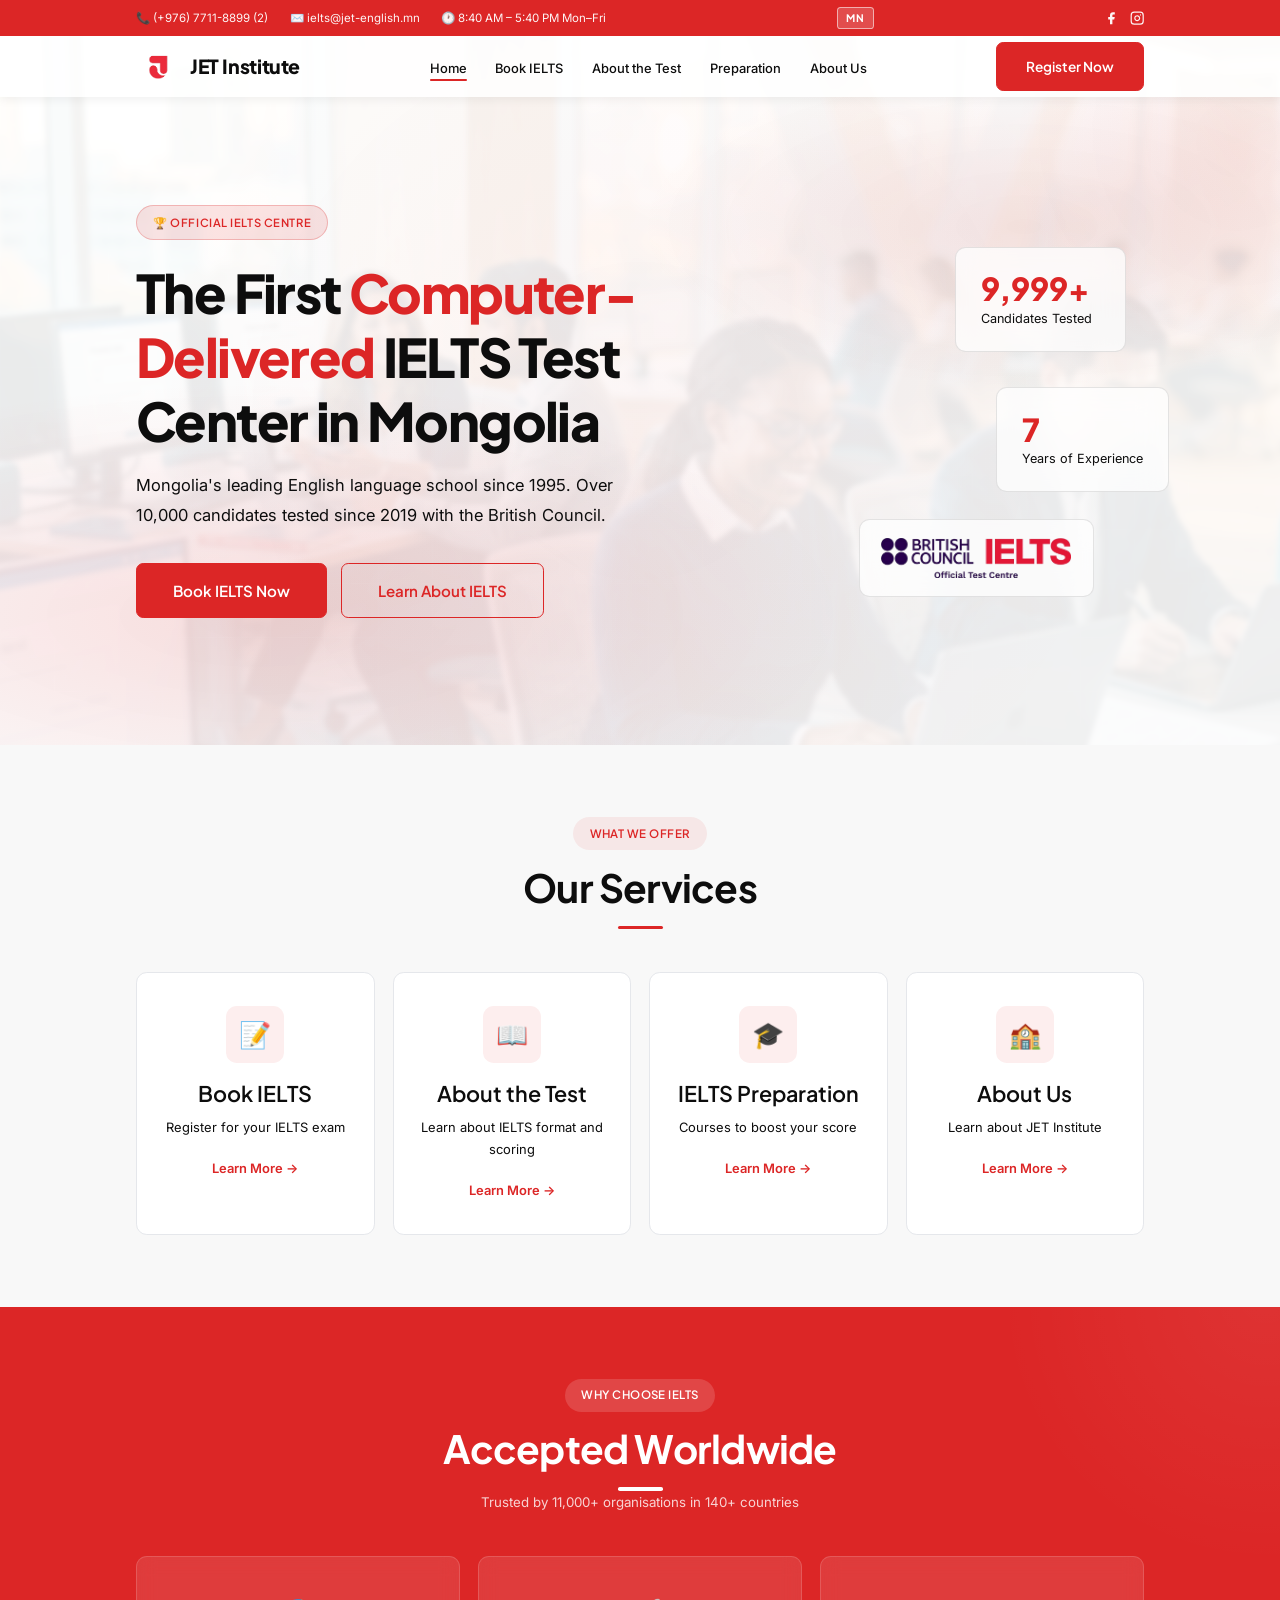
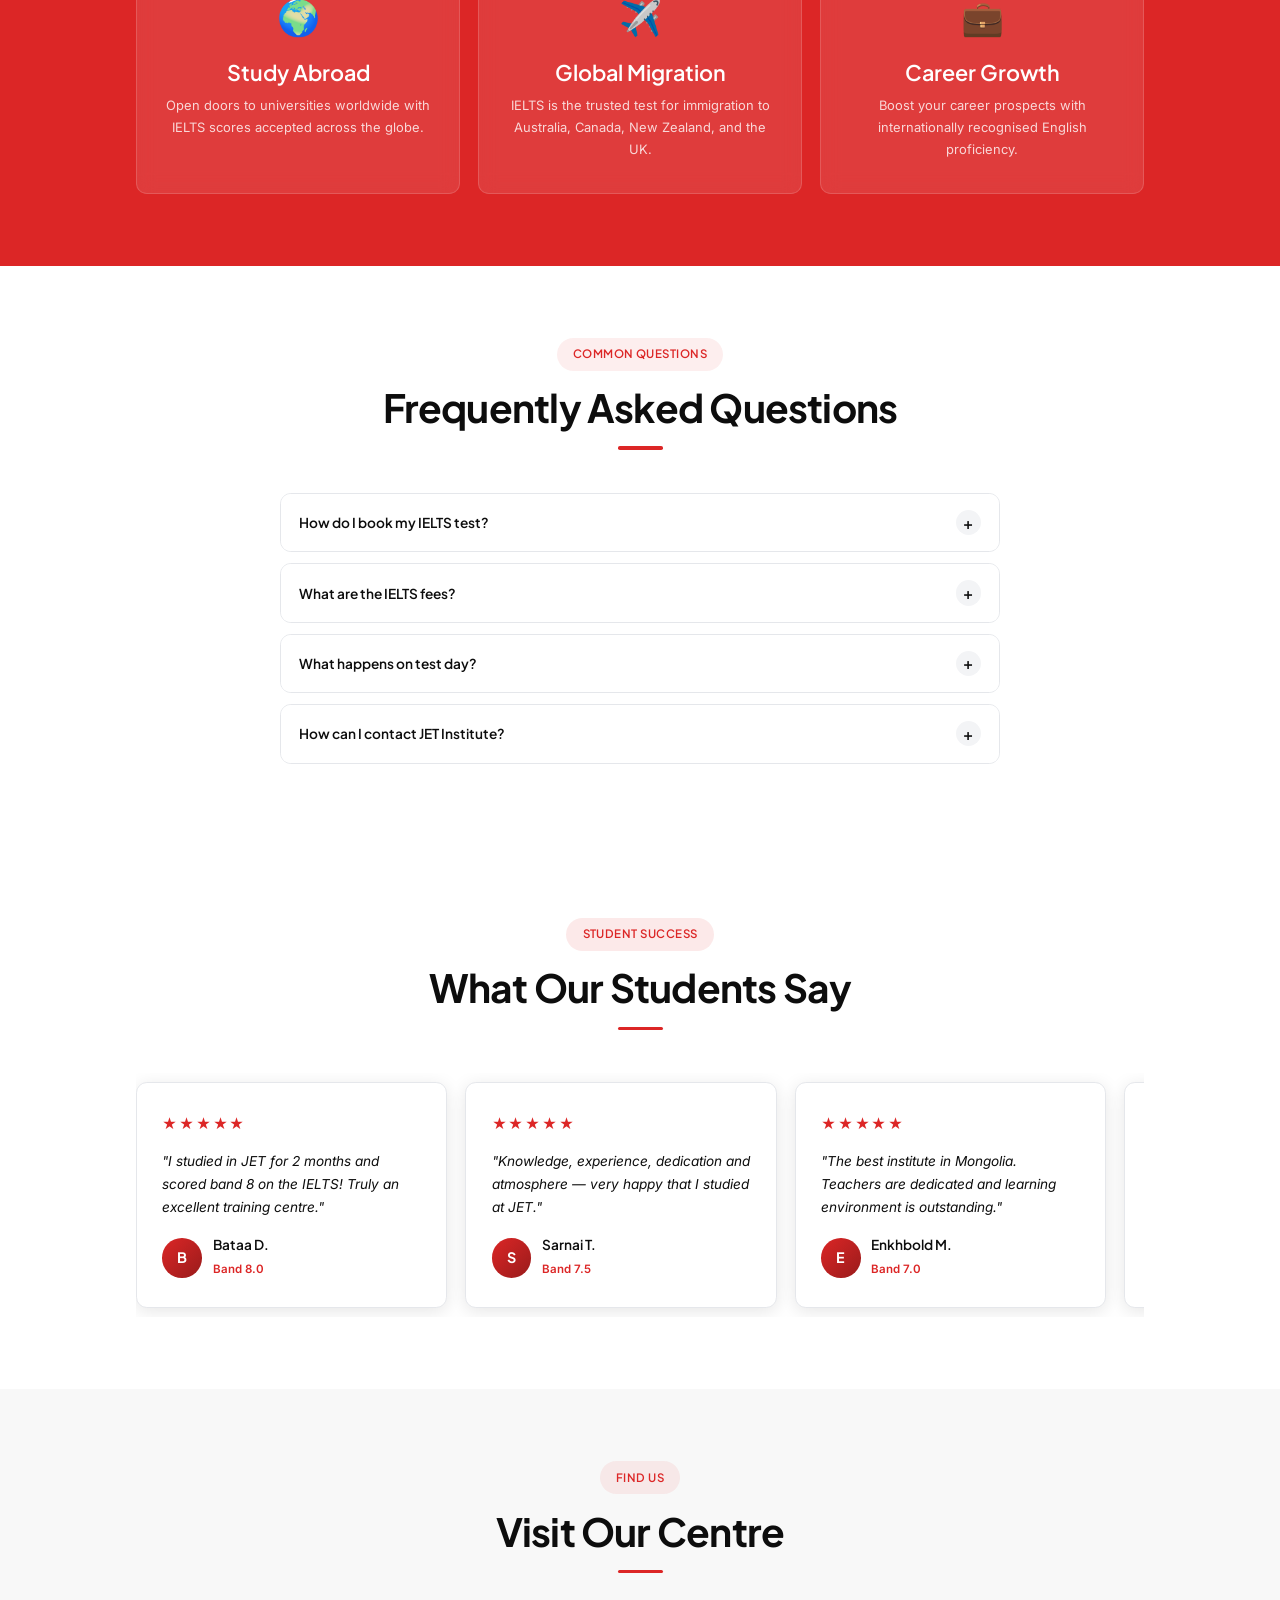
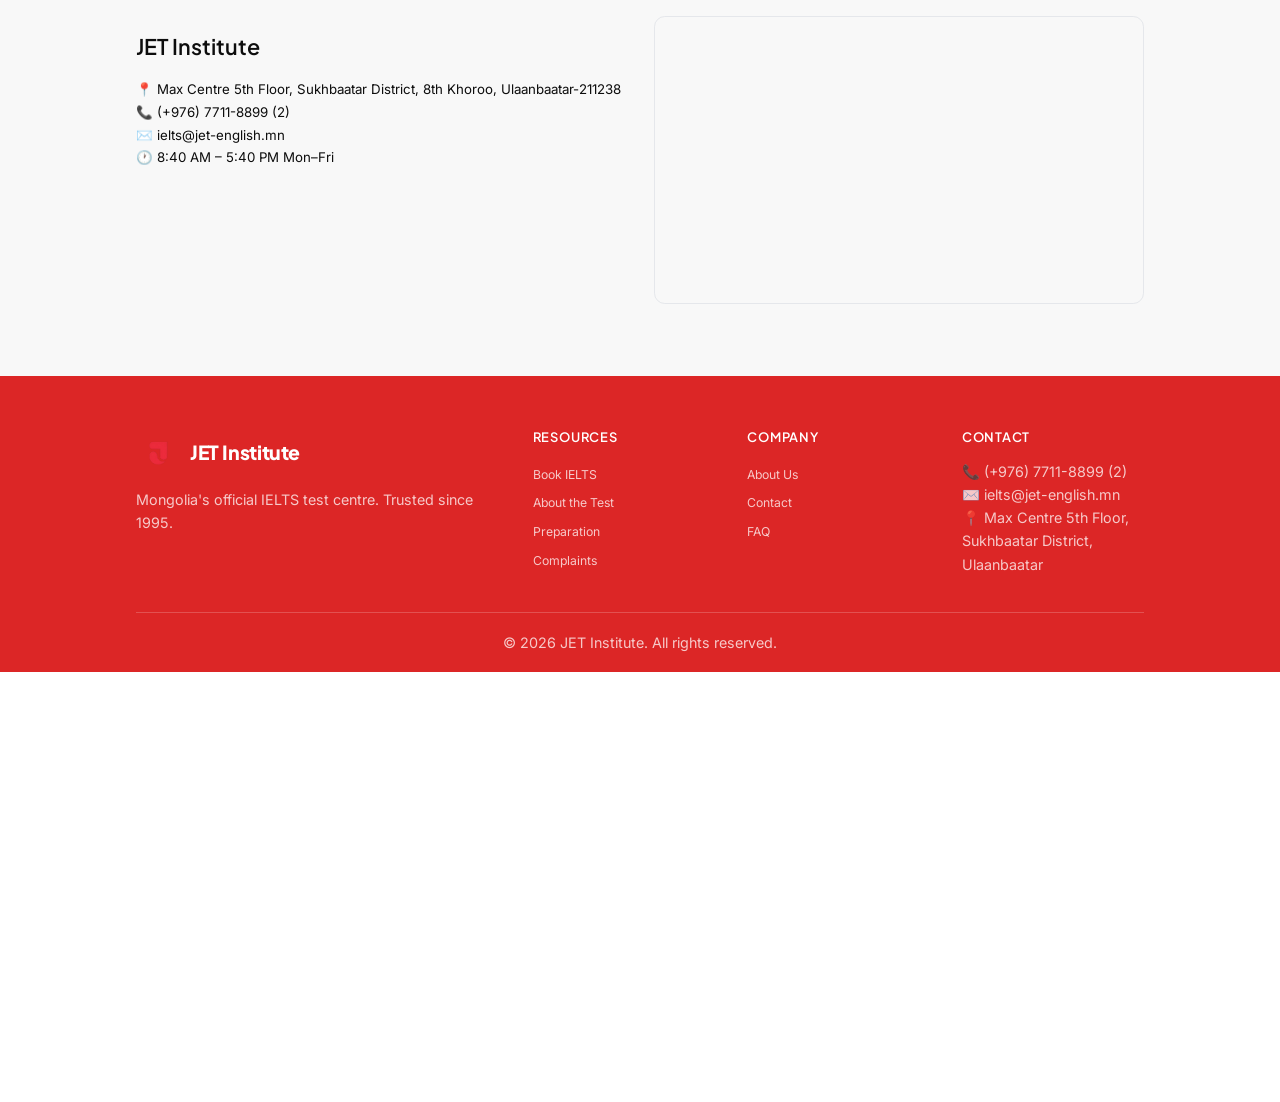
==== commit cdec8101: "Fix active nav link not translating on current page Co-Authored-By: Claude Sonnet 4.6 (1M context) <" ====
--- a/index.html
+++ b/index.html
@@ -53,7 +53,7 @@
                         JET Institute
                     </a>
                     <ul class="nav-links">
-                        <li><a href="index.html" class="active">Home</a></li>
+                        <li><a href="index.html" class="active" data-i18n="nav_home">Home</a></li>
                         <li><a href="book-ielts.html" data-i18n="nav_book">Book IELTS</a></li>
                         <li><a href="about-test.html" data-i18n="nav_test">About the Test</a></li>
                         <li><a href="preparation.html" data-i18n="nav_prep">Preparation</a></li>
@@ -72,7 +72,7 @@
         <!-- Mobile Nav Overlay -->
         <div class="mobile-nav">
             <ul class="mobile-nav-links">
-                <li><a href="index.html" class="active">Home</a></li>
+                <li><a href="index.html" class="active" data-i18n="nav_home">Home</a></li>
                 <li><a href="book-ielts.html" data-i18n="nav_book">Book IELTS</a></li>
                 <li><a href="about-test.html" data-i18n="nav_test">About the Test</a></li>
                 <li><a href="preparation.html" data-i18n="nav_prep">Preparation</a></li>
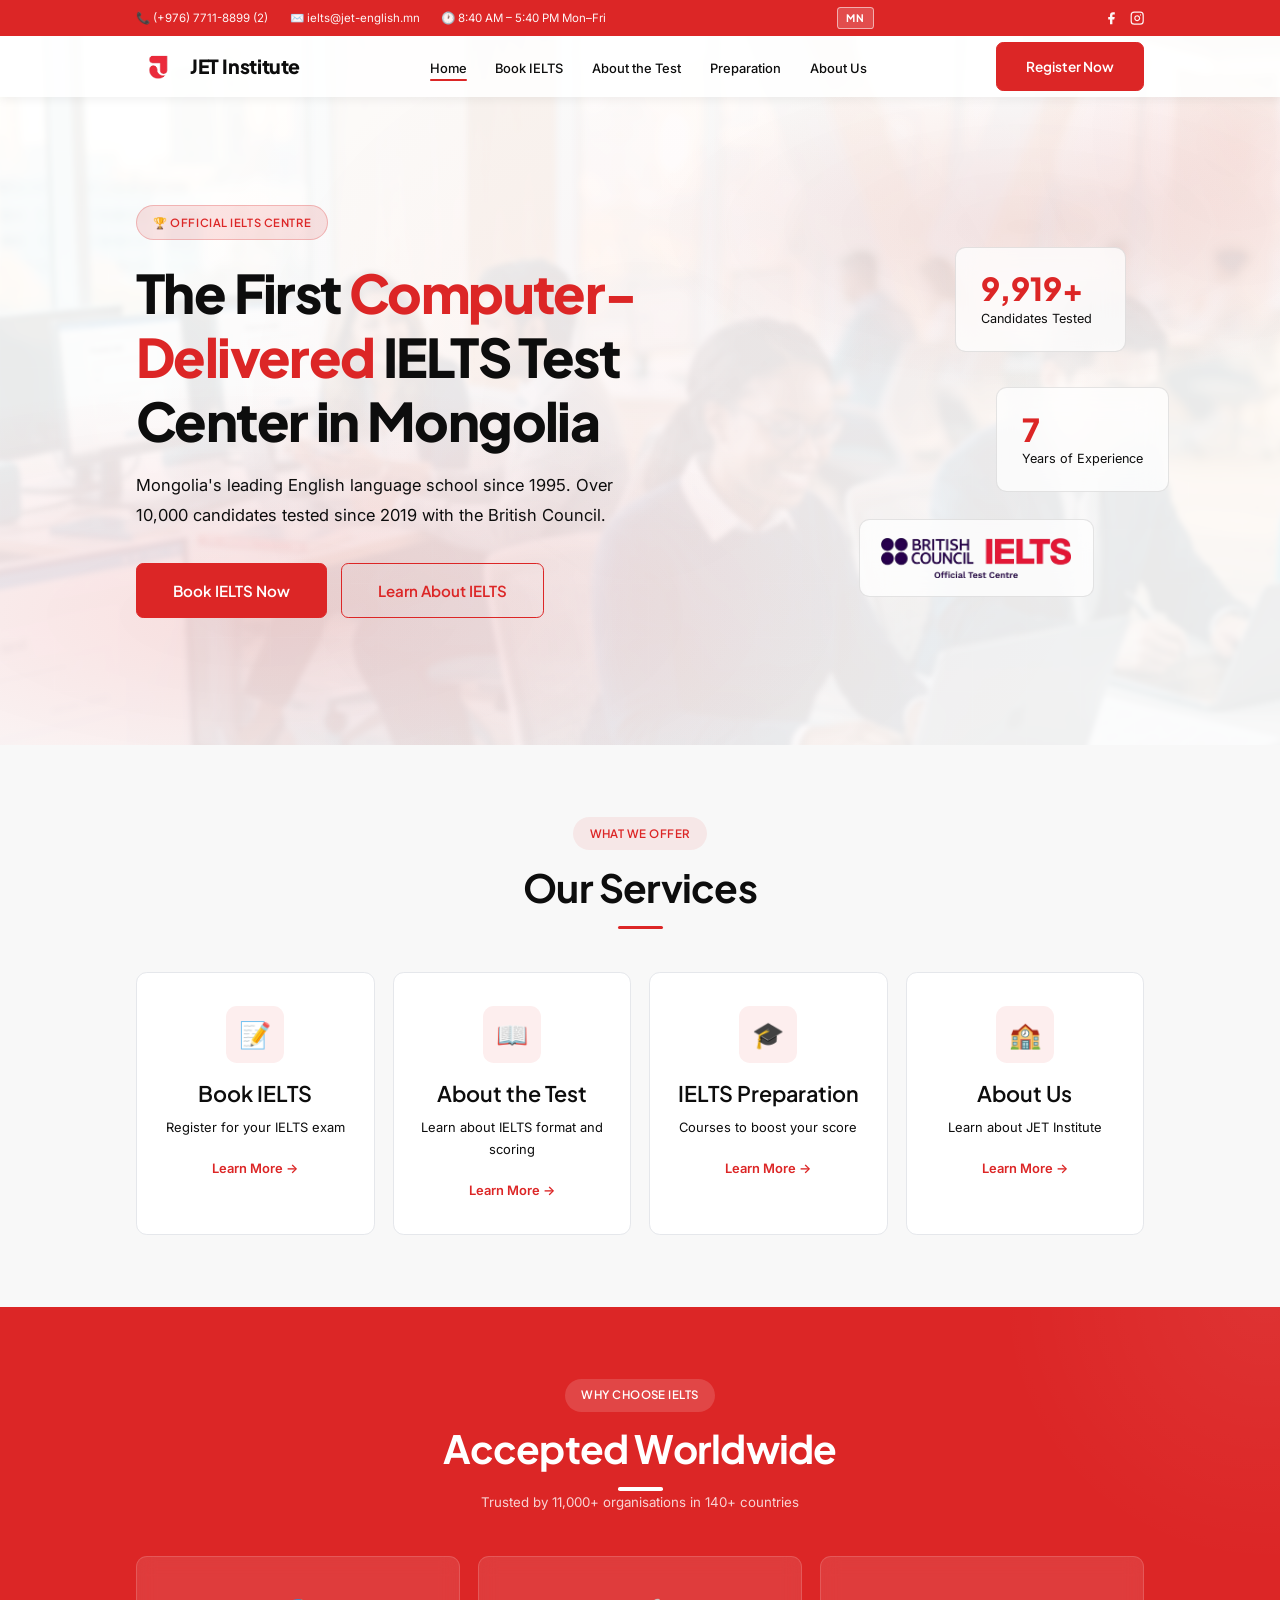
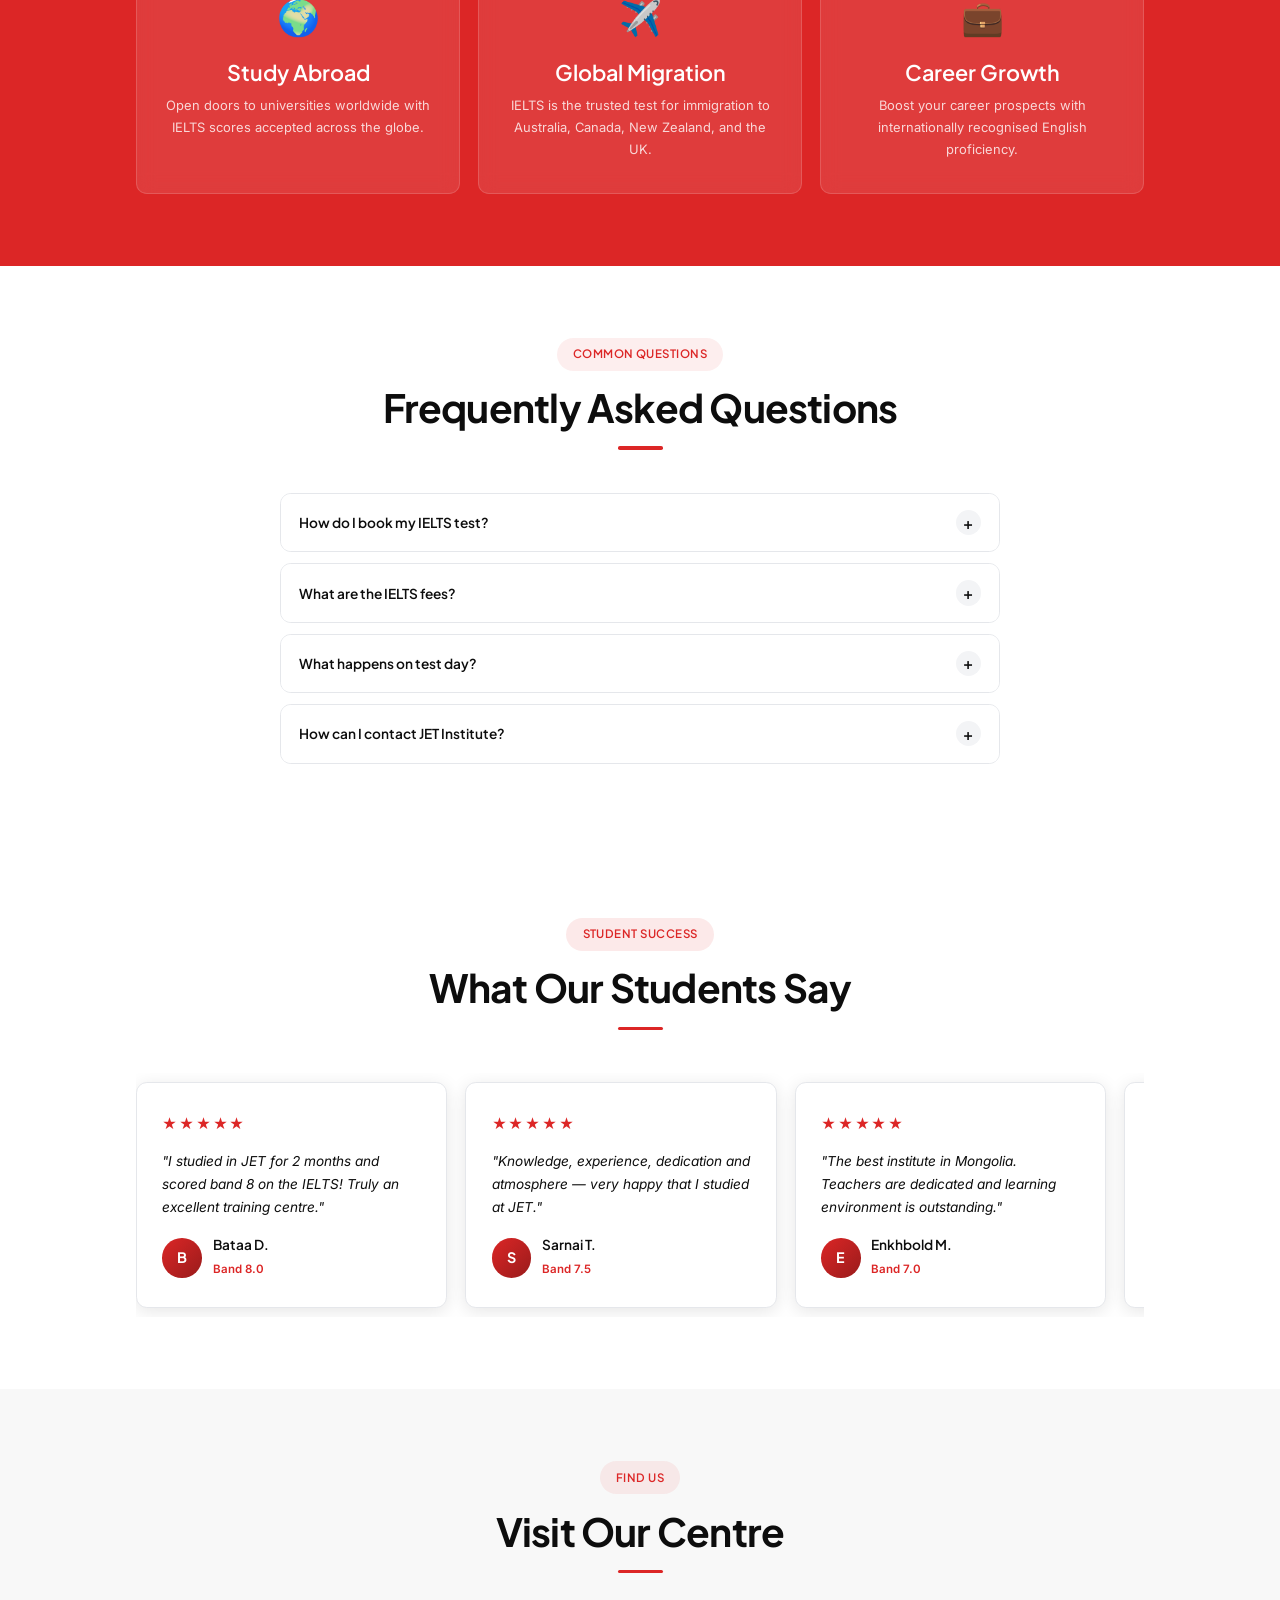
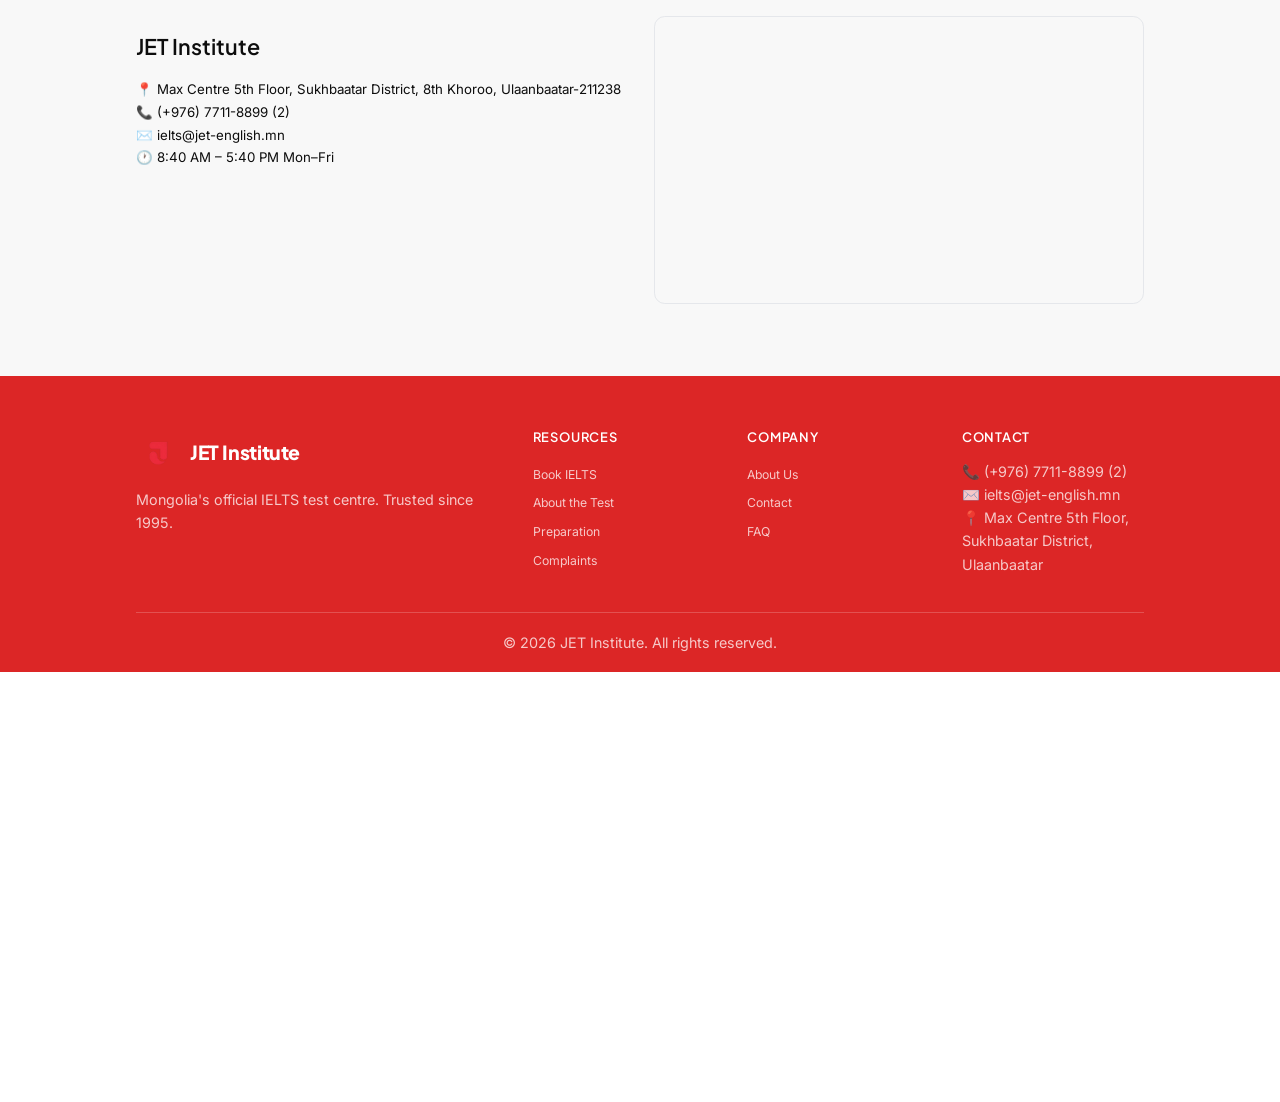
==== commit 108c2227: "Translate all card and bubble content across all 5 pages Added data-i18n to all paragraph, list item" ====
--- a/index.html
+++ b/index.html
@@ -182,17 +182,17 @@
                     <div class="why-card" style="transition-delay: 0.1s">
                         <div class="why-icon">🌍</div>
                         <h3 data-i18n="why_study_h3">Study Abroad</h3>
-                        <p>Open doors to universities worldwide with IELTS scores accepted across the globe.</p>
+                        <p data-i18n="why_study_p">Open doors to universities worldwide with IELTS scores accepted across the globe.</p>
                     </div>
                     <div class="why-card" style="transition-delay: 0.2s">
                         <div class="why-icon">✈️</div>
                         <h3 data-i18n="why_migration_h3">Global Migration</h3>
-                        <p>IELTS is the trusted test for immigration to Australia, Canada, New Zealand, and the UK.</p>
+                        <p data-i18n="why_migration_p">IELTS is the trusted test for immigration to Australia, Canada, New Zealand, and the UK.</p>
                     </div>
                     <div class="why-card" style="transition-delay: 0.3s">
                         <div class="why-icon">💼</div>
                         <h3 data-i18n="why_career_h3">Career Growth</h3>
-                        <p>Boost your career prospects with internationally recognised English proficiency.</p>
+                        <p data-i18n="why_career_p">Boost your career prospects with internationally recognised English proficiency.</p>
                     </div>
                 </div>
             </div>
--- a/css/style.css
+++ b/css/style.css
@@ -3,7 +3,30 @@
    Modern Black + Red + White Design System
    ============================================ */
 
-@import url('https://fonts.googleapis.com/css2?family=Plus+Jakarta+Sans:wght@400;500;600;700;800&family=Inter:wght@300;400;500;600;700&display=swap');
+@import url('https://fonts.googleapis.com/css2?family=Plus+Jakarta+Sans:wght@400;500;600;700;800&family=Inter:wght@300;400;500;600;700&family=Noto+Sans+Mongolian:wght@400;700&display=swap');
+
+/* Mongolian Baiti for book-ielts page hero title */
+.lang-mn [data-i18n="book_hero_h1"] {
+  font-family: 'Mongolian Baiti', serif;
+}
+
+/* Mongolian font override */
+.lang-mn body,
+.lang-mn p,
+.lang-mn h1,
+.lang-mn h2,
+.lang-mn h3,
+.lang-mn h4,
+.lang-mn h5,
+.lang-mn h6,
+.lang-mn a,
+.lang-mn span,
+.lang-mn li,
+.lang-mn td,
+.lang-mn th,
+.lang-mn button {
+  font-family: 'Noto Sans Mongolian', sans-serif;
+}
 
 /* --- CSS Custom Properties --- */
 :root {
